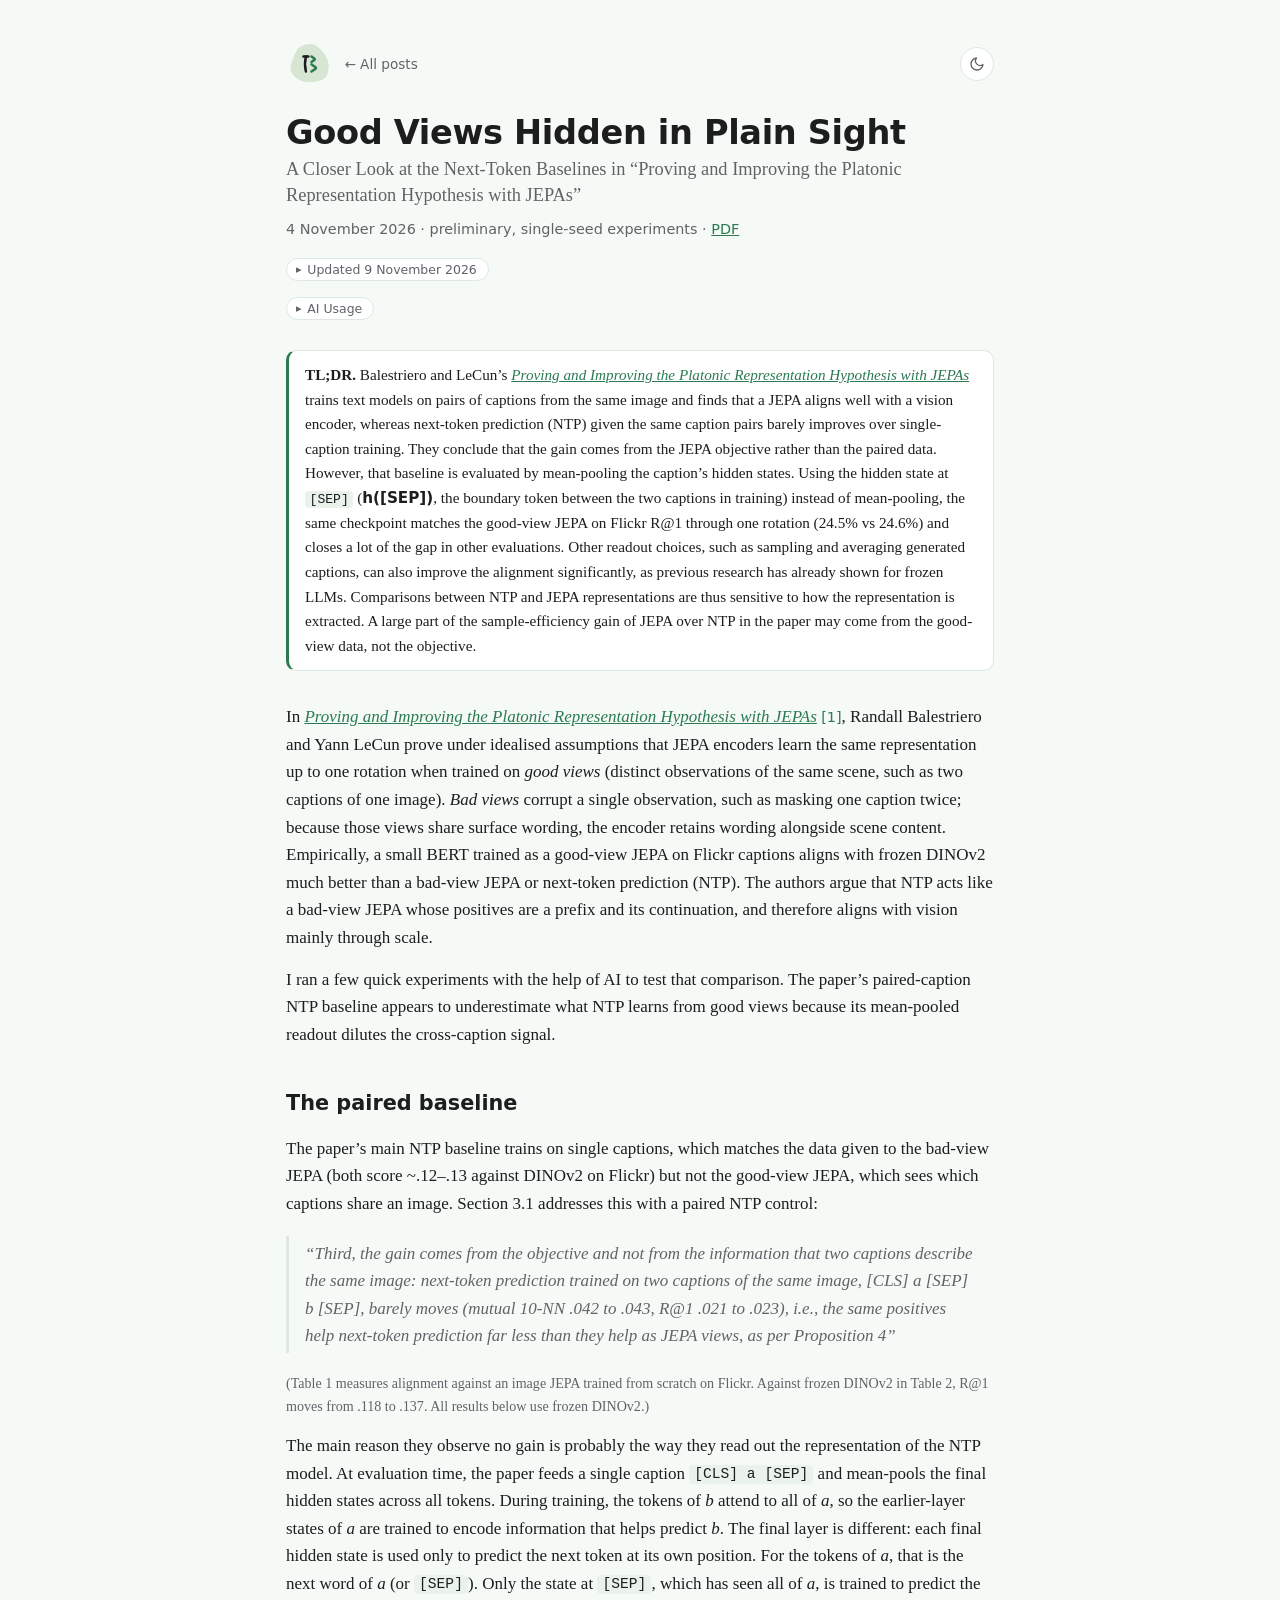
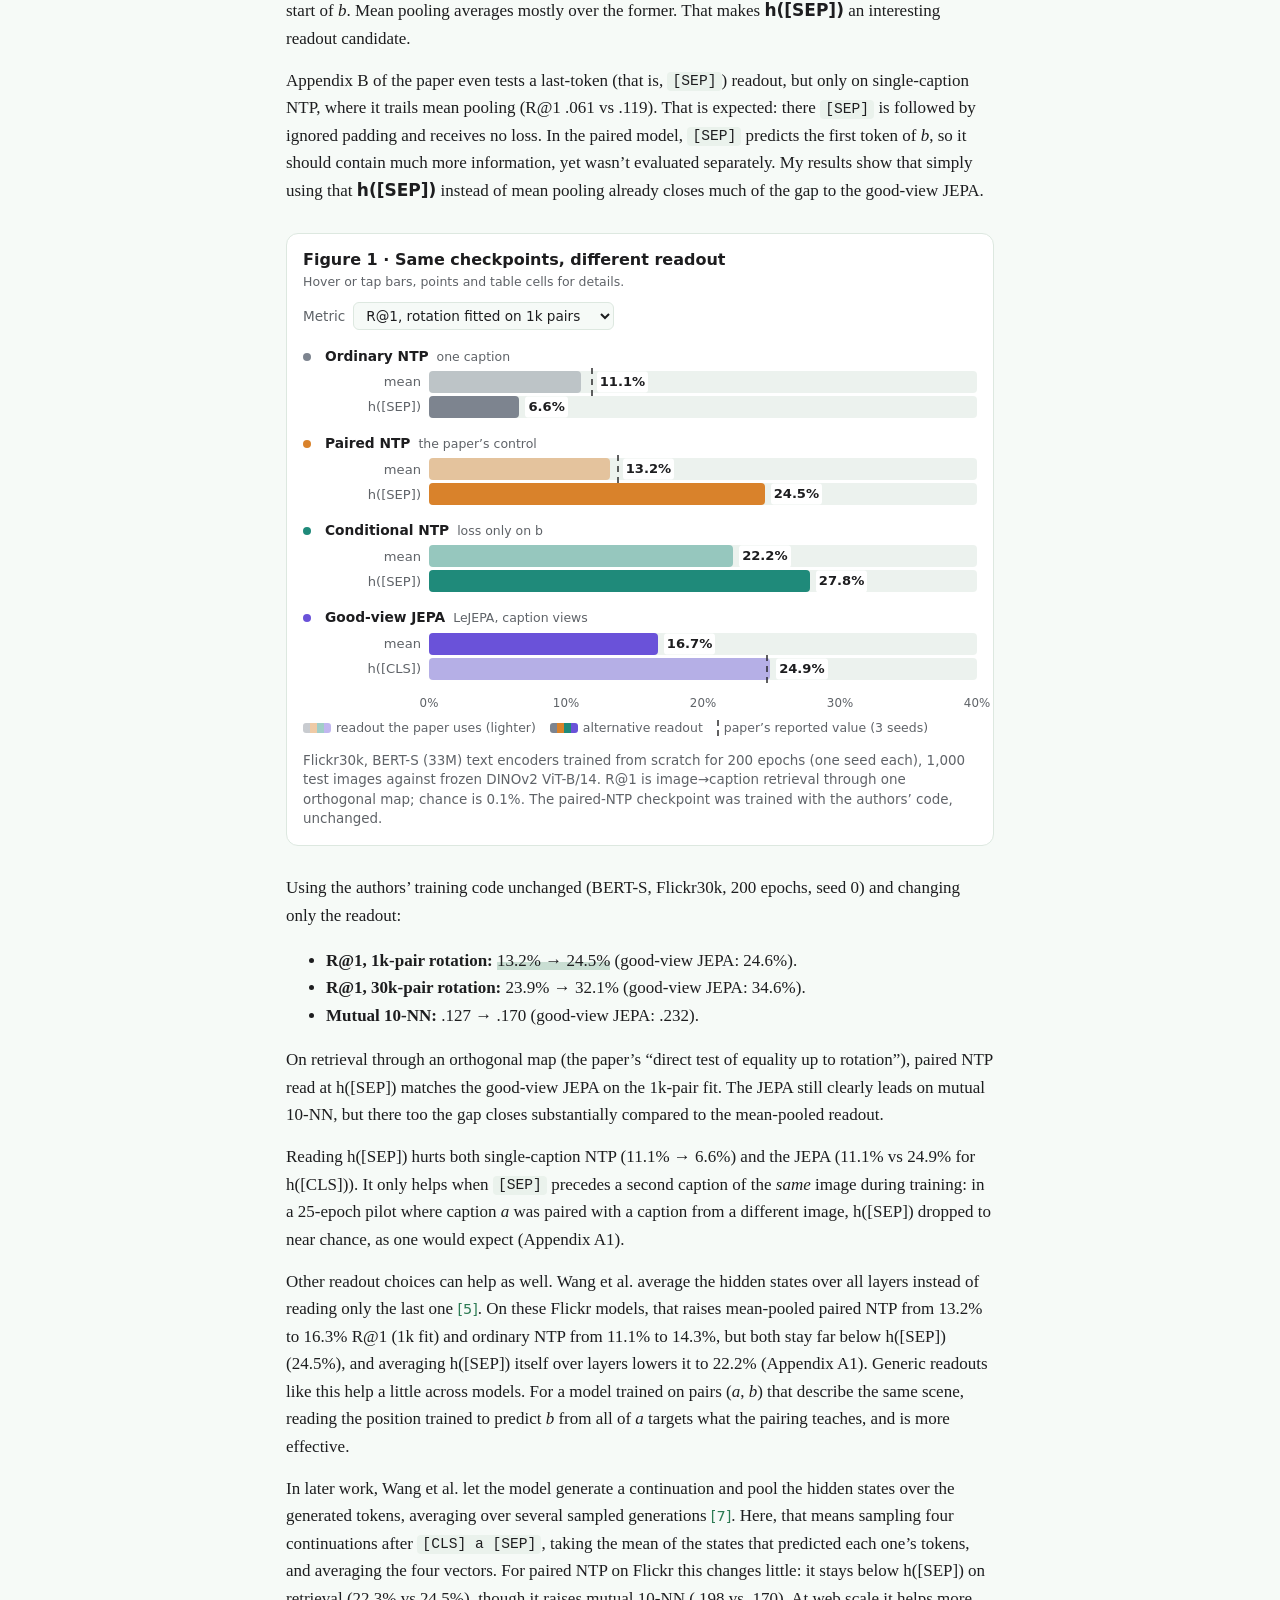
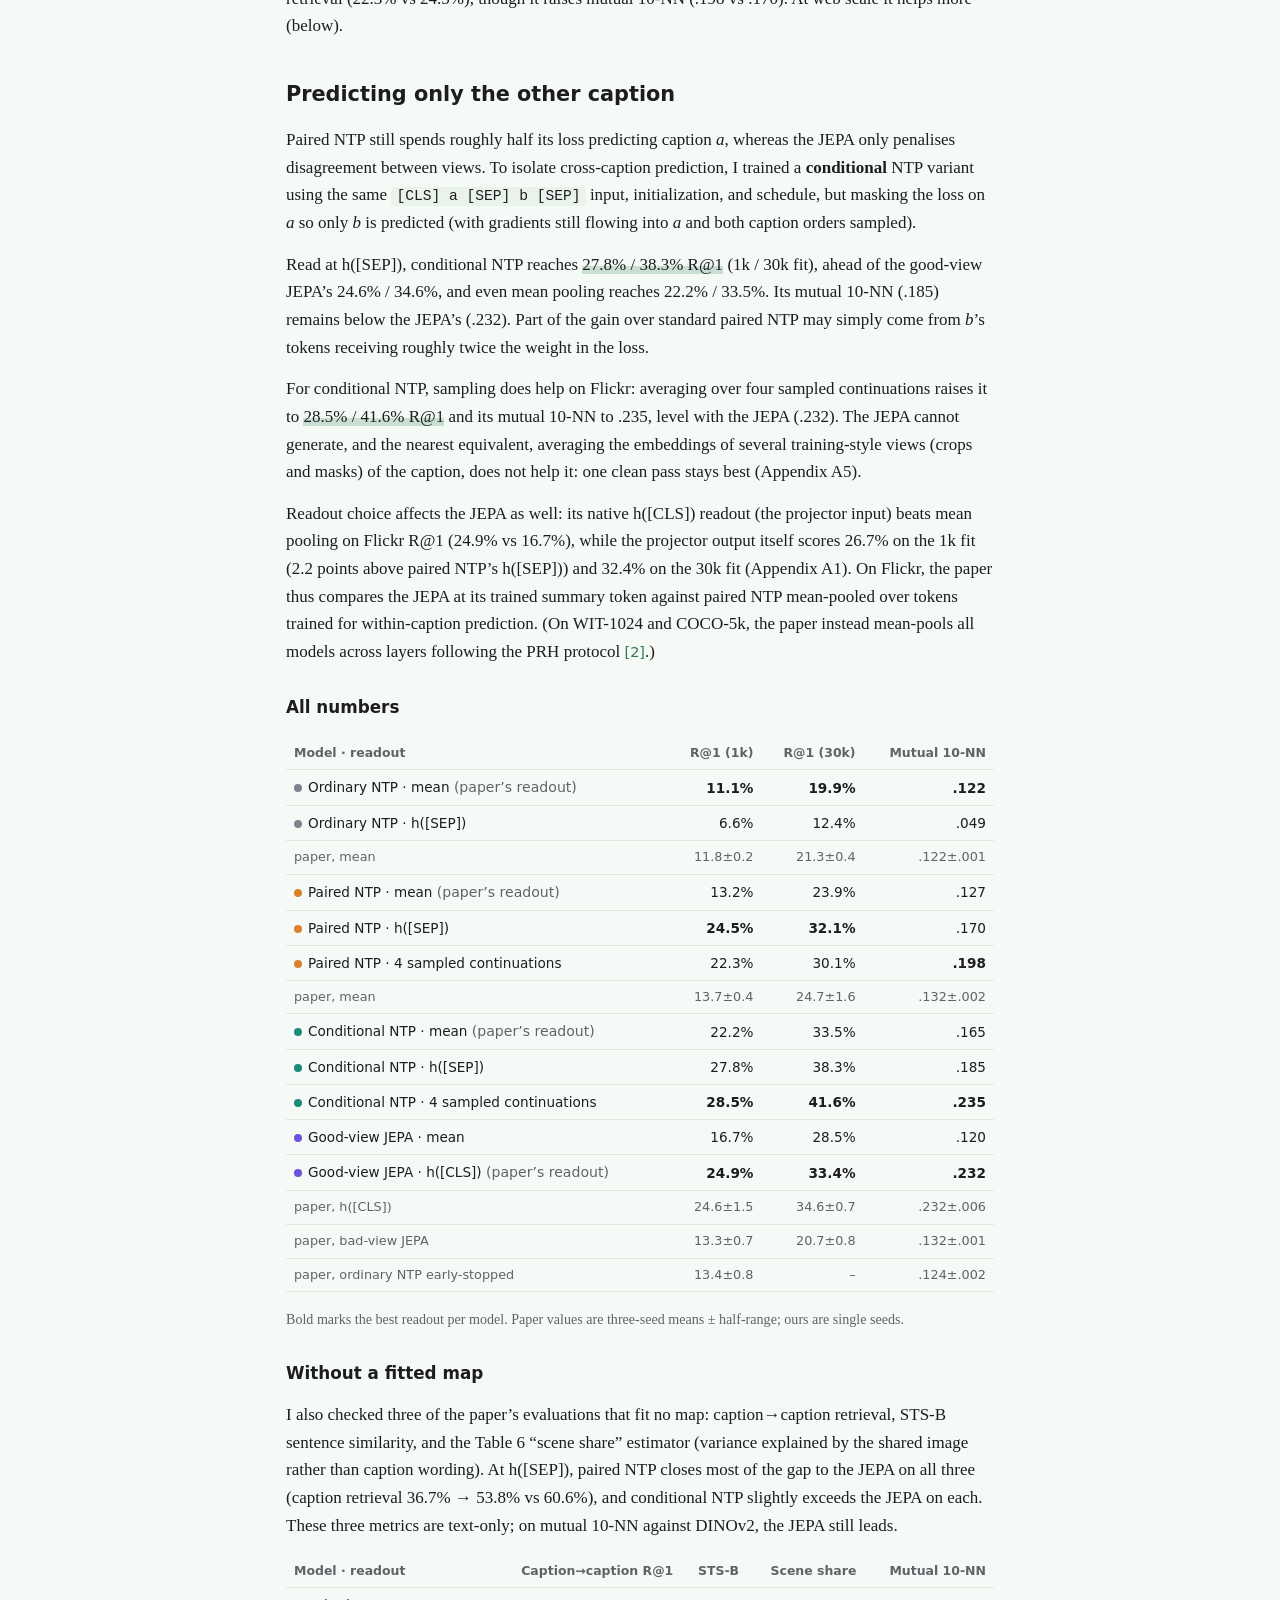
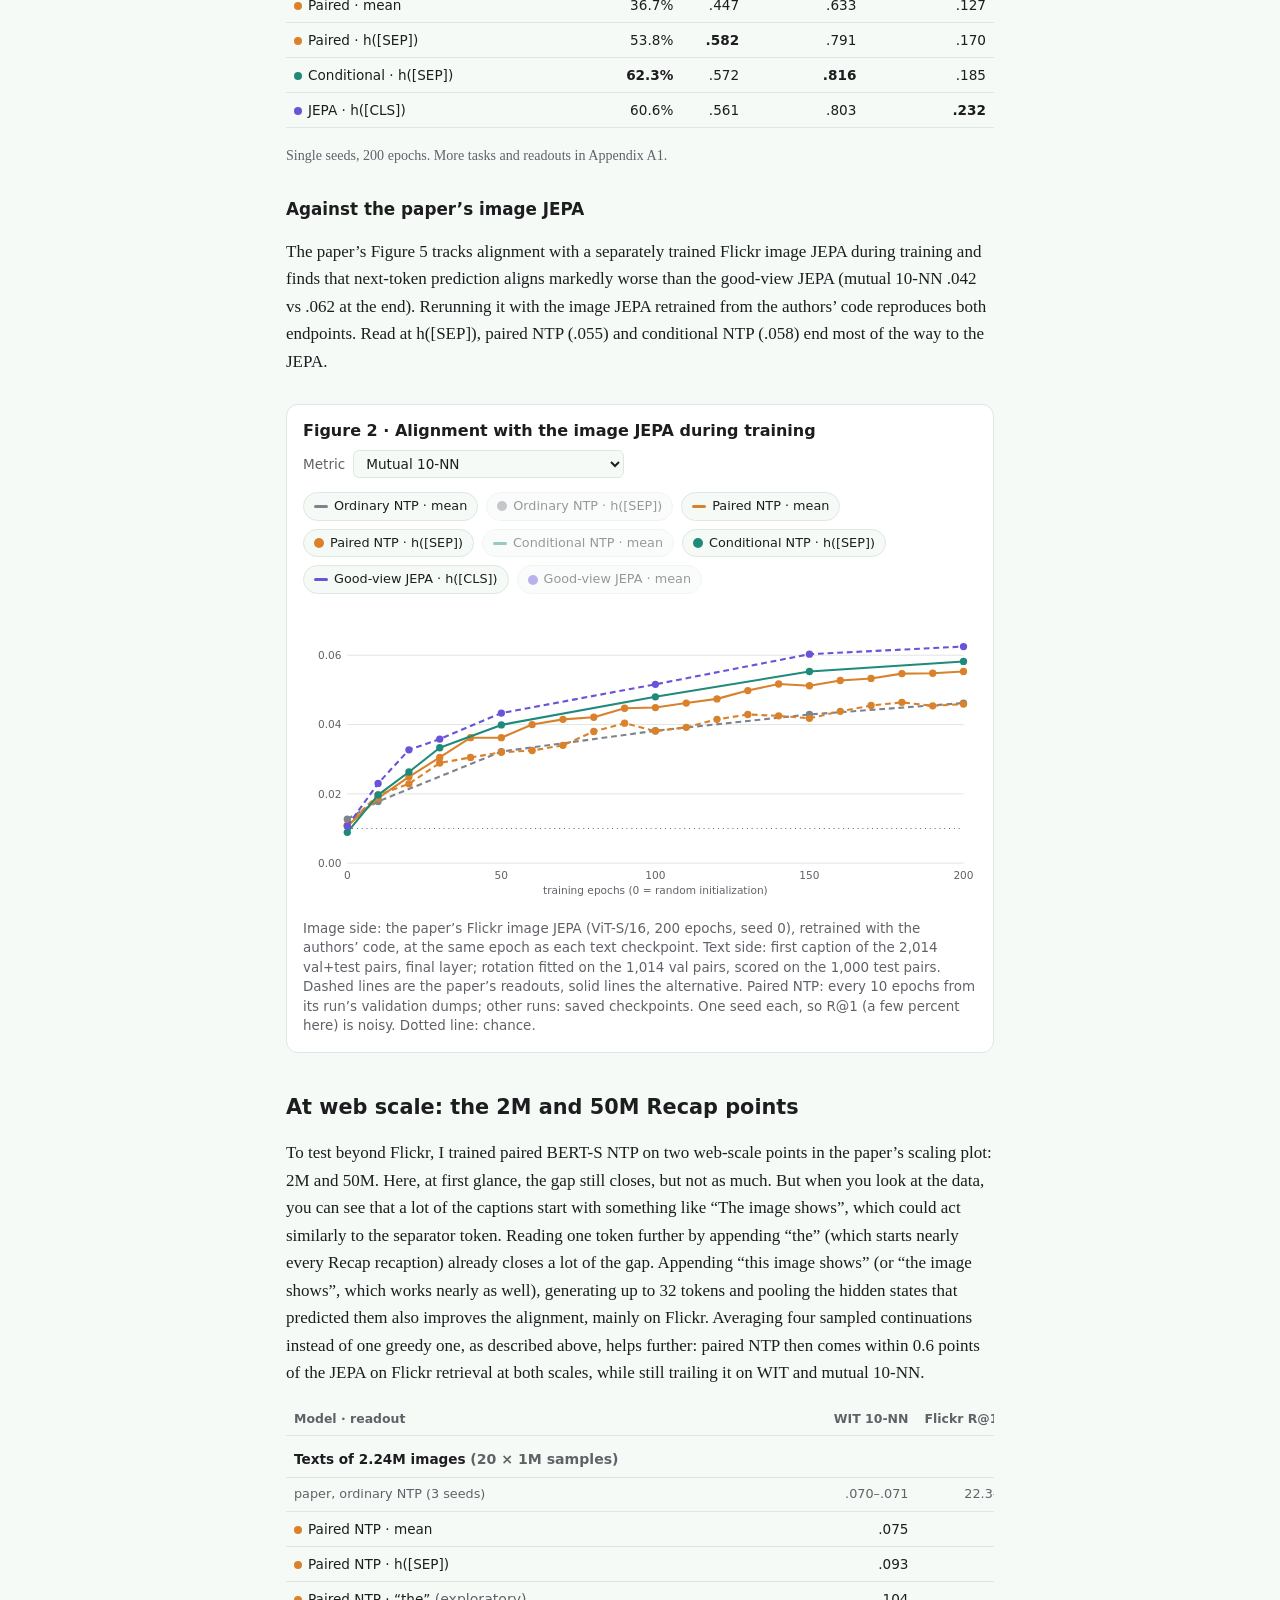
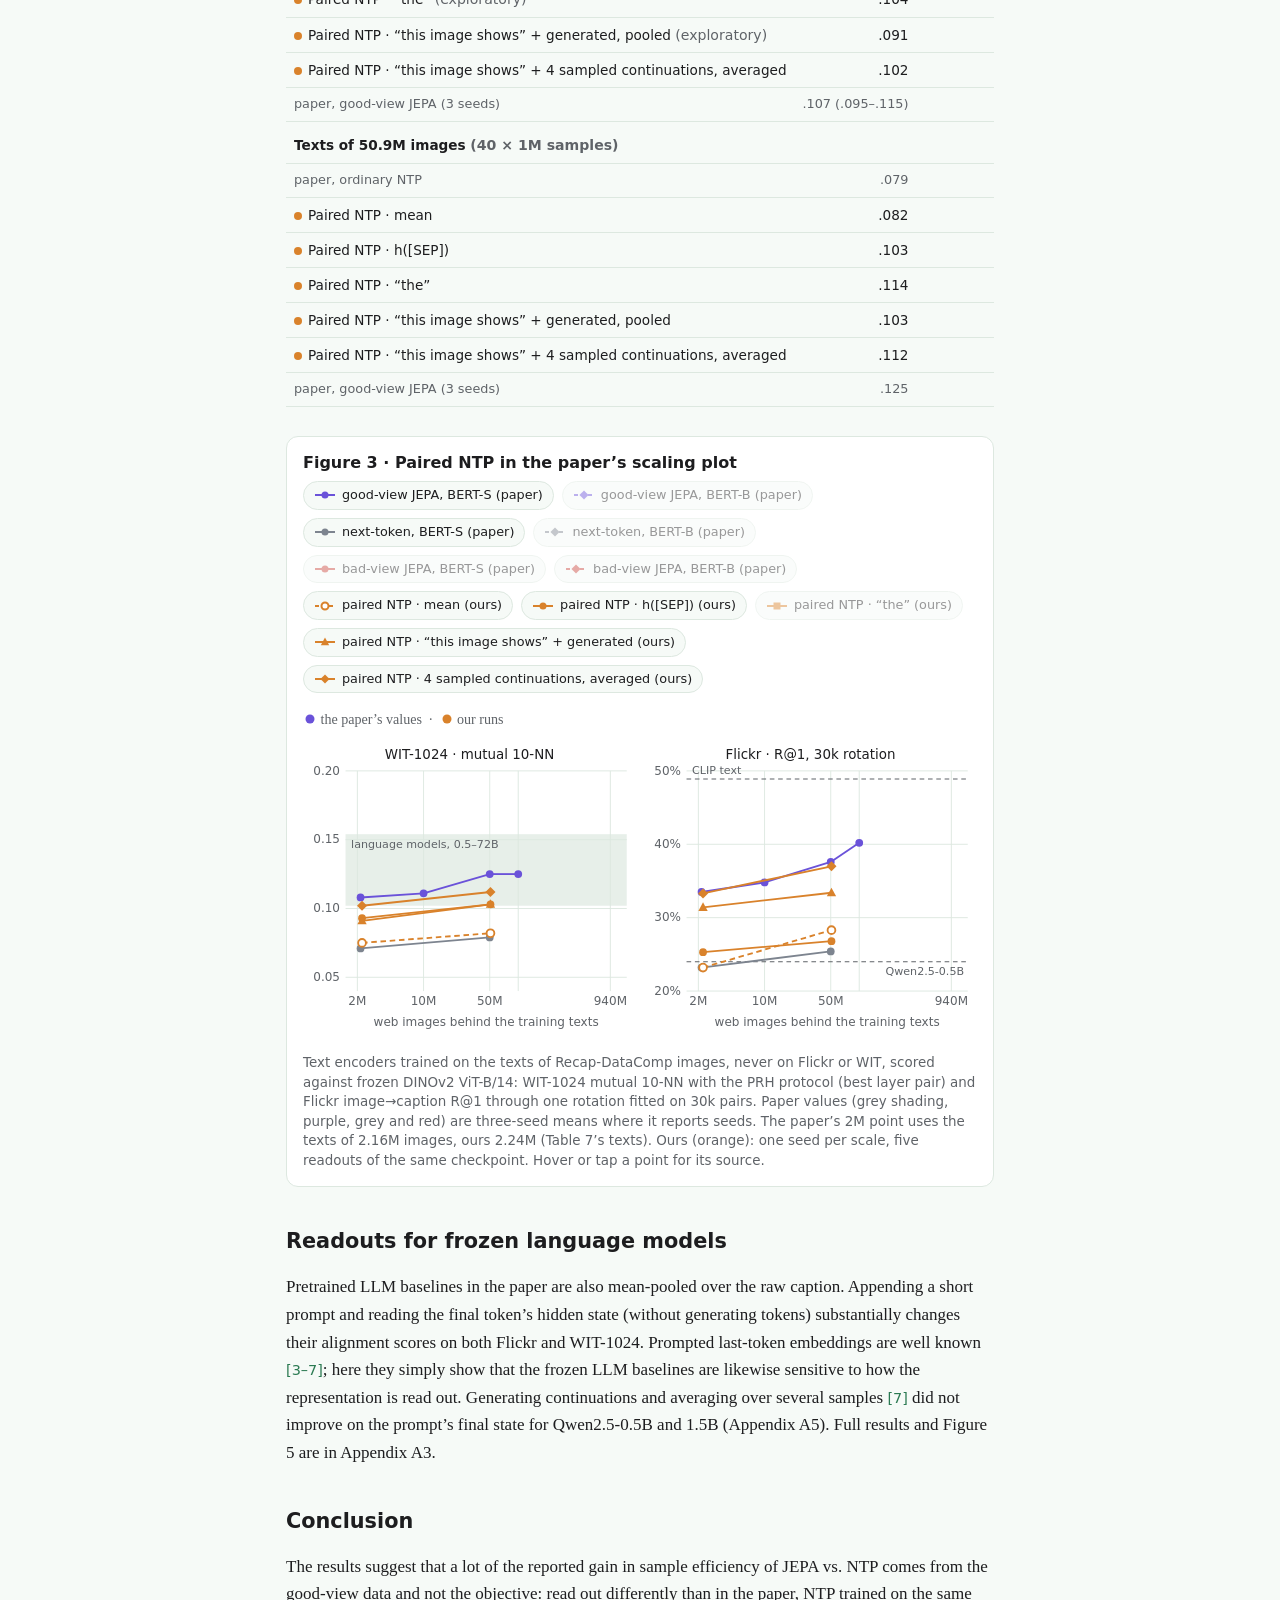
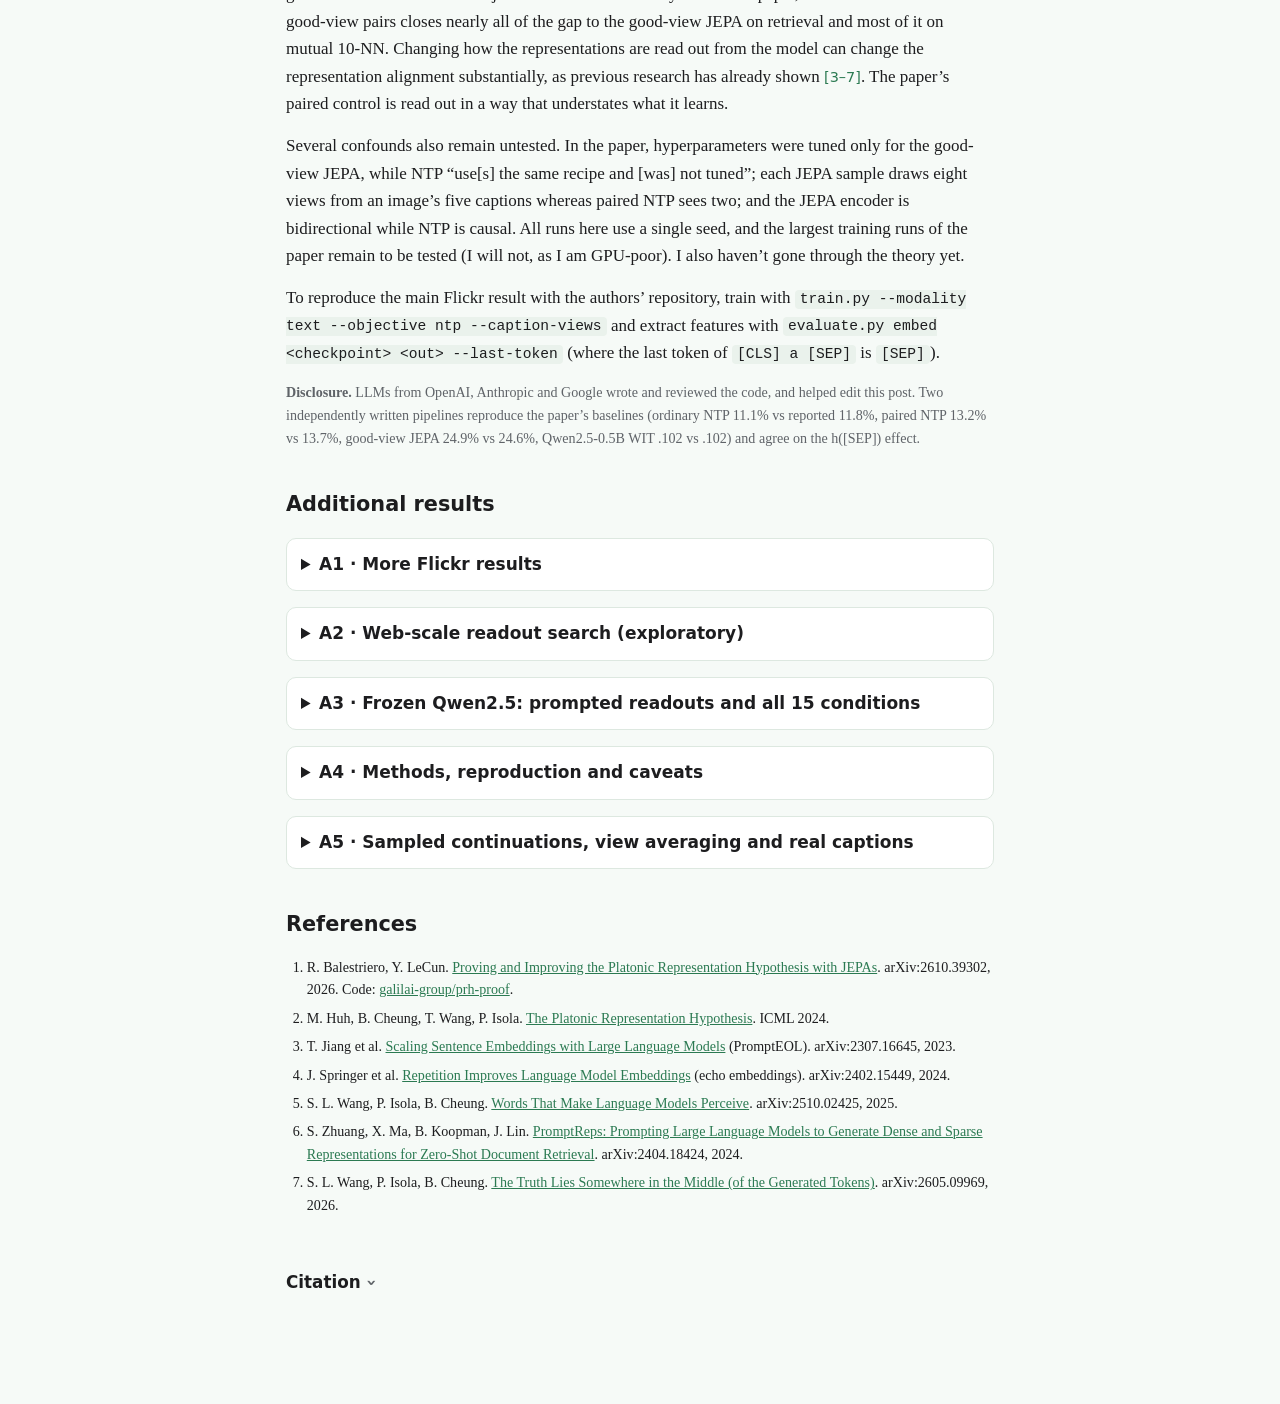
==== good-views.html @ c663a5db "Make the favicon readable at tab size and enlarge the header logo The favicon now fills the blob wit" ====
<!doctype html>
<html lang="en">

<head>
  <meta charset="utf-8">
  <meta name="viewport" content="width=device-width, initial-scale=1">
  <title>Good Views Hidden in Plain Sight: JEPA vs Next-Token Prediction</title>
  <link rel="icon" type="image/png" sizes="32x32" href="tb-icon-32.png">
  <link rel="apple-touch-icon" sizes="180x180" href="tb-apple-touch-icon.png">
  <link rel="icon" type="image/svg+xml" href="tb-icon.svg">
  <script>try { var t = localStorage.getItem('blog-theme'); if (t === 'light' || t === 'dark') document.documentElement.dataset.theme = t; } catch (_) {}</script>
  <meta name="description"
    content="Read at the token its objective supervises, the paired next-token baseline of 'Proving and Improving the Platonic Representation Hypothesis with JEPAs' matches good-view JEPA on retrieval.">
  <meta name="author" content="Thomas Bernwald">
  <meta name="citation_title" content="Good Views Hidden in Plain Sight">
  <meta name="citation_author" content="Bernwald, Thomas">
  <meta name="citation_publication_date" content="2026/11/04">
  <meta name="citation_fulltext_html_url" content="https://thomasaas.github.io/good-views.html">
  <meta name="citation_pdf_url" content="https://thomasaas.github.io/good-views.pdf">
  <link rel="canonical" href="https://thomasaas.github.io/good-views.html">
  <meta property="og:type" content="article">
  <meta property="article:published_time" content="2026-11-04">
  <meta property="article:modified_time" content="2026-11-09">
  <meta property="og:url" content="https://thomasaas.github.io/good-views.html">
  <meta property="og:title" content="Good Views Hidden in Plain Sight">
  <meta property="og:description" content="A closer look at the next-token baselines in “Proving and Improving the PRH with JEPAs”: read at [SEP], the paper’s own paired NTP baseline matches the good-view JEPA on Flickr retrieval.">
  <meta property="og:image" content="https://thomasaas.github.io/good-views.png">
  <meta property="og:image:width" content="1200">
  <meta property="og:image:height" content="630">
  <meta property="og:image:alt" content="Bar chart: Flickr R@1 by model and readout; paired NTP rises from 13.2% (mean) to 24.5% (h([SEP])), level with the good-view JEPA.">
  <meta name="twitter:card" content="summary_large_image">
  <meta name="twitter:title" content="Good Views Hidden in Plain Sight">
  <meta name="twitter:description" content="A closer look at the next-token baselines in “Proving and Improving the PRH with JEPAs”: read at [SEP], the paper’s own paired NTP baseline matches the good-view JEPA on Flickr retrieval.">
  <meta name="twitter:image" content="https://thomasaas.github.io/good-views.png">
  <script type="application/ld+json">
{
    "@context": "https://schema.org",
    "@type": "BlogPosting",
    "headline": "Good Views Hidden in Plain Sight",
    "alternativeHeadline": "A Closer Look at the Next-Token Baselines in “Proving and Improving the Platonic Representation Hypothesis with JEPAs”",
    "author": {
      "@type": "Person",
      "name": "Thomas Bernwald",
      "url": "https://thomasaas.github.io/"
    },
    "datePublished": "2026-11-04",
    "dateModified": "2026-11-09",
    "description": "Read at the token its objective supervises, the paired next-token baseline of “Proving and Improving the Platonic Representation Hypothesis with JEPAs” matches the good-view JEPA on Flickr retrieval.",
    "image": "https://thomasaas.github.io/good-views.png",
    "mainEntityOfPage": "https://thomasaas.github.io/good-views.html",
    "citation": {
      "@type": "ScholarlyArticle",
      "name": "Proving and Improving the Platonic Representation Hypothesis with JEPAs",
      "url": "https://arxiv.org/abs/2610.39302"
    }
  }
  </script>
  <style>
    :root {
      --bg: #f6faf7;
      --fg: #1d1d1f;
      --muted: #5f6368;
      --faint: #dde8e0;
      --card: #ffffff;
      --code: #eaf2ec;
      --accent: #2b7a52;
      --tb-blob: #d6e6d3;
      --ordinary: #7d848f;
      --paired: #d9822b;
      --conditional: #1f8a7a;
      --jepa: #6a52d9;
      --qwen: #3c78c3;
      --bad: #c8453c;
      --tipbg: #1d1d1f;
      --tipfg: #f2f7f3;
    }

    @media (prefers-color-scheme: dark) {
      :root:not([data-theme="light"]) {
        --bg: #131816;
        --fg: #ecebe8;
        --muted: #a3a7ad;
        --faint: #29332e;
        --card: #1a211e;
        --code: #222b26;
        --accent: #7fd3a5;
      --tb-blob: #24382e;
        --ordinary: #9aa1ab;
        --paired: #f0a050;
        --conditional: #43c2ad;
        --jepa: #9d8cff;
        --qwen: #6fa8ec;
        --bad: #ff7f75;
        --tipbg: #edf5f0;
        --tipfg: #1b1b1d;
      }
    }

    :root[data-theme="dark"] {
      --bg: #131816;
      --fg: #ecebe8;
      --muted: #a3a7ad;
      --faint: #29332e;
      --card: #1a211e;
      --code: #222b26;
      --accent: #7fd3a5;
      --tb-blob: #24382e;
      --ordinary: #9aa1ab;
      --paired: #f0a050;
      --conditional: #43c2ad;
      --jepa: #9d8cff;
      --qwen: #6fa8ec;
      --bad: #ff7f75;
      --tipbg: #edf5f0;
      --tipfg: #1b1b1d;
    }

    * {
      box-sizing: border-box
    }

    html {
      -webkit-text-size-adjust: 100%
    }

    body {
      margin: 0;
      background: var(--bg);
      color: var(--fg);
      font: 17px/1.62 Georgia, "Iowan Old Style", "Palatino Linotype", serif
    }

    main {
      max-width: 740px;
      margin: 0 auto;
      padding: 40px 16px 80px
    }

    h1,
    h2,
    h3,
    .ui,
    figcaption,
    table,
    .chart,
    .tip,
    .meta,
    .legend,
    details summary {
      font-family: system-ui, -apple-system, "Segoe UI", Roboto, sans-serif
    }

    .home {
      font-family: system-ui, -apple-system, "Segoe UI", Roboto, sans-serif;
      font-size: .85rem;
      margin: 0 0 1.6rem;
      display: flex;
      align-items: center;
      justify-content: space-between;
      gap: 16px
    }

    .theme-btn { display: inline-flex; align-items: center; justify-content: center; flex: none; width: 34px; height: 34px;
      padding: 0; border: 1px solid var(--faint); border-radius: 50%; background: var(--card); color: var(--muted); cursor: pointer }
    .theme-btn:hover { color: var(--accent); border-color: var(--muted) }
    .theme-btn:focus-visible { outline: 2px solid var(--accent); outline-offset: 3px }
    :root[data-theme="light"] { color-scheme: light }
    :root[data-theme="dark"] { color-scheme: dark }


    .home a {
      color: var(--muted);
      text-decoration: none
    }

    .home a:hover {
      color: var(--accent);
      text-decoration: underline
    }

    .home a.tb-home {
      display: inline-flex;
      align-items: center;
      gap: .65rem
    }

    .home a.tb-home:hover {
      text-decoration: none
    }

    .home a.tb-home:hover span {
      text-decoration: underline
    }

    .tb-logo {
      display: block;
      flex: none;
      overflow: visible
    }

    .subtitle {
      font-size: 1.15rem;
      line-height: 1.4;
      color: var(--muted);
      margin: 0 0 .6rem
    }

    h1 {
      font-size: 2.1rem;
      line-height: 1.15;
      margin: 0 0 .3rem;
      letter-spacing: -.01em
    }

    h2 {
      font-size: 1.3rem;
      margin: 2.4rem 0 .6rem
    }

    h3 {
      font-size: 1.05rem;
      margin: 1.8rem 0 .4rem
    }

    .meta {
      color: var(--muted);
      font-size: .9rem;
      margin-bottom: 2rem
    }

    .meta:has(+ .rev) {
      margin-bottom: .8rem
    }

    .rev:has(+ .rev) {
      margin-bottom: .5rem
    }

    details.updates .rev:first-of-type {
      margin-top: .7rem
    }

    details.updates[open] .rev:last-of-type {
      margin-bottom: .4rem
    }

    .rev {
      font-size: .85rem;
      color: var(--muted);
      border-left: 3px solid var(--accent);
      padding: 2px 0 2px 10px;
      margin: 0 0 1.6rem
    }

    p {
      margin: .9rem 0
    }

    a {
      color: var(--accent)
    }

    blockquote {
      margin: 1.2rem 0;
      padding: .2rem 1rem;
      border-left: 3px solid var(--faint);
      color: var(--muted);
      font-style: italic
    }

    code {
      font: .86em ui-monospace, SFMono-Regular, Consolas, monospace;
      background: var(--code);
      padding: .1em .35em;
      border-radius: 4px
    }

    pre {
      background: var(--code);
      padding: .8rem 1rem;
      border-radius: 8px;
      overflow-x: auto;
      font-size: .85rem
    }

    pre code {
      background: none;
      padding: 0
    }

    .key {
      font-family: system-ui, sans-serif;
      font-weight: 600
    }

    .hl {
      background: linear-gradient(transparent 60%, color-mix(in srgb, var(--accent) 22%, transparent) 60%)
    }

    figure {
      margin: 1.8rem 0;
      padding: 16px;
      background: var(--card);
      border: 1px solid var(--faint);
      border-radius: 12px
    }

    figure h4 {
      margin: 0 0 .2rem;
      font: 600 1rem system-ui, sans-serif
    }

    figcaption {
      font-size: .84rem;
      color: var(--muted);
      margin-top: .8rem;
      line-height: 1.45
    }

    .ui {
      display: flex;
      flex-wrap: wrap;
      gap: 8px;
      align-items: center;
      margin: .6rem 0 .9rem;
      font-size: .85rem
    }

    .ui label {
      color: var(--muted)
    }

    select {
      font: inherit;
      padding: 4px 8px;
      border-radius: 6px;
      border: 1px solid var(--faint);
      background: var(--bg);
      color: var(--fg)
    }

    .chip {
      font: inherit;
      font-size: .8rem;
      border: 1px solid var(--faint);
      background: var(--bg);
      color: var(--fg);
      border-radius: 999px;
      padding: 3px 10px;
      cursor: pointer;
      display: inline-flex;
      align-items: center;
      gap: 6px
    }

    .chip[aria-pressed="false"] {
      opacity: .45
    }

    .sw {
      width: 10px;
      height: 10px;
      border-radius: 50%;
      display: inline-block
    }

    .sw.dash {
      border-radius: 2px;
      height: 3px;
      width: 14px
    }

    /* bar chart */
    .chart {
      font-size: .82rem
    }

    .grp {
      margin: 10px 0 14px
    }

    .grp-name {
      font-weight: 600;
      font-size: .86rem;
      margin-bottom: 4px;
      display: flex;
      gap: 8px;
      align-items: baseline;
      flex-wrap: wrap
    }

    .grp-name span {
      font-weight: 400;
      color: var(--muted);
      font-size: .78rem
    }

    .row {
      display: grid;
      grid-template-columns: 118px 1fr;
      gap: 8px;
      align-items: center;
      margin: 3px 0
    }

    .rlab {
      color: var(--muted);
      text-align: right;
      white-space: nowrap;
      overflow: hidden;
      text-overflow: ellipsis
    }

    .track {
      position: relative;
      height: 22px;
      border-radius: 4px;
      background: color-mix(in srgb, var(--faint) 55%, transparent)
    }

    .bar {
      position: absolute;
      left: 0;
      top: 0;
      bottom: 0;
      border: 0;
      border-radius: 4px;
      cursor: help;
      padding: 0;
      transition: width .35s ease
    }

    .bar:focus-visible {
      outline: 2px solid var(--fg);
      outline-offset: 2px
    }

    .bar.soft {
      opacity: .42
    }

    .val {
      position: absolute;
      top: 50%;
      transform: translateY(-50%);
      font-variant-numeric: tabular-nums;
      font-weight: 600;
      pointer-events: none;
      white-space: nowrap;
      z-index: 1;
      padding: 0 3px;
      border-radius: 3px;
      background: var(--card)
    }

    .val.in {
      background: none
    }

    .ref {
      position: absolute;
      top: -3px;
      bottom: -3px;
      width: 0;
      border-left: 2px dashed var(--fg);
      opacity: .7;
      cursor: help
    }

    .ref::after {
      content: "";
      position: absolute;
      left: -7px;
      right: -7px;
      top: 0;
      bottom: 0
    }

    .axis {
      display: grid;
      grid-template-columns: 118px 1fr;
      gap: 8px;
      color: var(--muted);
      font-size: .74rem;
      margin-top: 2px
    }

    .ticks {
      position: relative;
      height: 16px
    }

    .ticks span {
      position: absolute;
      transform: translateX(-50%)
    }

    .legend {
      display: flex;
      flex-wrap: wrap;
      gap: 14px;
      font-size: .78rem;
      color: var(--muted);
      margin-top: 8px
    }

    .legend i {
      display: inline-block;
      width: 18px;
      height: 10px;
      border-radius: 3px;
      margin-right: 5px;
      vertical-align: -1px
    }

    /* line chart */
    svg text {
      fill: var(--muted);
      font: 11px system-ui, sans-serif
    }

    svg .grid {
      stroke: var(--faint)
    }

    svg .pt {
      cursor: help
    }

    svg .pt:focus {
      outline: none
    }

    svg .pt:focus-visible {
      stroke: var(--fg);
      stroke-width: 2
    }

    /* tables */
    .tw {
      overflow-x: auto;
      margin: 1rem 0
    }

    table {
      border-collapse: collapse;
      width: 100%;
      font-size: .85rem;
      font-variant-numeric: tabular-nums
    }

    th,
    td {
      padding: 6px 8px;
      border-bottom: 1px solid var(--faint);
      text-align: right;
      white-space: nowrap
    }

    th:first-child,
    td:first-child {
      text-align: left
    }

    th {
      font-weight: 600;
      color: var(--muted);
      font-size: .78rem
    }

    td[data-tip],
    th[data-tip] {
      cursor: help
    }

    td[data-tip]:hover,
    th[data-tip]:hover,
    td[data-tip]:focus,
    th[data-tip]:focus {
      background: color-mix(in srgb, var(--accent) 12%, transparent);
      outline: none
    }

    tr.sub td {
      color: var(--muted);
      font-size: .8rem
    }

    .panels5 svg text {
      font-size: 13px
    }

    .panels5 svg text.lab {
      font-size: 12px
    }

    .panels5 svg text.ttl {
      font-size: 14.5px;
      fill: var(--fg)
    }

    .leg5 svg {
      vertical-align: -2px
    }

    .panels5 {
      display: grid;
      grid-template-columns: repeat(auto-fit, minmax(260px, 1fr));
      gap: 8px
    }

    tr.grp td {
      font-weight: 600;
      font-size: .85rem;
      padding-top: .9em
    }

    td.best {
      font-weight: 700
    }

    .dot {
      display: inline-block;
      width: 8px;
      height: 8px;
      border-radius: 50%;
      margin-right: 6px
    }

    /* tooltip */
    .tip {
      position: fixed;
      z-index: 50;
      max-width: min(340px, calc(100vw - 24px));
      background: var(--tipbg);
      color: var(--tipfg);
      padding: 9px 11px;
      border-radius: 8px;
      font-size: .8rem;
      line-height: 1.42;
      box-shadow: 0 6px 24px rgba(0, 0, 0, .25);
      pointer-events: none;
      opacity: 0;
      transition: opacity .12s
    }

    .tip.on {
      opacity: 1
    }

    .tip b {
      font-weight: 650
    }

    .tip .tv {
      font-size: 1.05rem;
      font-weight: 700;
      display: block;
      margin: 2px 0 4px
    }

    .tip .src {
      opacity: .72;
      font-size: .74rem;
      display: block;
      margin-top: 5px
    }

    .tip code {
      background: color-mix(in srgb, var(--tipfg) 16%, transparent);
      color: inherit
    }

    details {
      margin: 1rem 0;
      border: 1px solid var(--faint);
      border-radius: 10px;
      padding: 0 14px;
      background: var(--card)
    }

    details summary {
      cursor: pointer;
      padding: 12px 0;
      font-weight: 600
    }

    details[open] summary {
      border-bottom: 1px solid var(--faint);
      margin-bottom: 6px
    }

    .note {
      font-size: .88rem;
      color: var(--muted)
    }

    ol.refs {
      font-size: .88rem;
      padding-left: 1.3rem
    }

    ol.refs li {
      margin: .35rem 0
    }

    .lossnote {
      font: .85rem/1.45 system-ui, sans-serif;
      color: var(--fg);
      background: color-mix(in srgb, var(--paired) 10%, var(--card));
      border-left: 3px solid var(--paired);
      border-radius: 6px;
      padding: 8px 12px;
      margin: 6px 0 4px
    }

    .lossnote[hidden] { display: none }

    .hint {
      font-size: .78rem;
      color: var(--muted);
      font-family: system-ui, sans-serif
    }

    .credit {
      font-family: system-ui, sans-serif;
      font-size: .78rem;
      color: var(--muted);
      margin: 2px 0 4px;
      max-width: 420px
    }

    details.aiuse { border: 0; padding: 0; background: none; margin: -1.2rem 0 1.6rem }
    details.aiuse:has(+ details.aiuse) { margin-bottom: .5rem }
    details.aiuse + details.aiuse { margin-top: 0 }
    details.aiuse > summary { font: 500 .78rem system-ui, sans-serif; color: var(--muted); display: inline-flex;
      align-items: center; gap: .45em; padding: 3px 11px 3px 9px; border: 1px solid var(--faint); border-radius: 999px;
      background: var(--card); margin: 0 0 4px; list-style: none; cursor: pointer; user-select: none }
    details.aiuse > summary::-webkit-details-marker { display: none }
    details.aiuse > summary::before { content: "\25B8"; font-size: .9em; transition: transform .15s }
    details.aiuse[open] > summary::before { transform: rotate(90deg) }
    details.aiuse > summary:hover { color: var(--fg); border-color: var(--muted) }
    details.aiuse > summary:focus-visible { outline: 2px solid var(--accent); outline-offset: 2px }

    .crow {
      display: grid;
      grid-template-columns: 70px 1fr auto;
      gap: 10px;
      align-items: center;
      margin: 4px 0
    }

    .ctrack {
      display: flex;
      height: 8px;
      border-radius: 4px;
      overflow: hidden;
      background: var(--faint)
    }

    .cme {
      background: var(--accent)
    }

    .cai {
      background: color-mix(in srgb, var(--muted) 45%, transparent)
    }

    .cval {
      font-variant-numeric: tabular-nums;
      white-space: nowrap
    }

    .tldr {
      background: var(--card);
      border: 1px solid var(--faint);
      border-left: 3px solid var(--accent);
      border-radius: 10px;
      padding: 12px 16px;
      margin: 0 0 2rem;
      font-size: .95rem
    }

    @media (max-width:560px) {
      body {
        font-size: 16px
      }

      h1 {
        font-size: 1.65rem
      }

      .row,
      .axis {
        grid-template-columns: 84px 1fr
      }

      figure {
        padding: 12px
      }
    }
      a.cite { text-decoration: none; font-family: system-ui, sans-serif; font-size: .85em }
    a.cite:hover { text-decoration: underline }
      select { max-width: 100%; min-width: 0; text-overflow: ellipsis }
      details h4 { font: 600 .95rem system-ui, sans-serif; margin: 1.4rem 0 .3rem }

    details.bib { border: 0; padding: 0; background: none; margin: 2.5rem 0 1rem }
    details.bib > summary { font-size: 1.05rem; border: 0; margin: 0; list-style: none }
    details.bib > summary::-webkit-details-marker { display: none }
    details.bib > summary::after { content: "\203A"; display: inline-block; margin-left: .45em; color: var(--muted);
      transform: rotate(90deg); transition: transform .15s }
    details.bib[open] > summary::after { transform: rotate(-90deg) }
    .bibcard { border: 1px solid var(--faint); border-radius: 10px; background: var(--card); overflow: hidden }
    .bibbar { display: flex; align-items: center; gap: 6px; padding: 8px 10px 8px 14px; background: var(--code);
      border-bottom: 1px solid var(--faint); font: 600 .72rem system-ui, sans-serif; letter-spacing: .08em;
      color: var(--muted) }
    .bibbar i { width: 8px; height: 8px; border-radius: 50%; background: var(--faint); display: inline-block }
    .bibbar span { margin-left: 6px }
    .bibbar button { margin-left: auto; font: inherit; color: var(--muted); background: var(--card);
      border: 1px solid var(--faint); border-radius: 6px; padding: 4px 9px; cursor: pointer }
    .bibbar button:hover { color: var(--fg) }
    details.bib pre { margin: 0; background: none; border-radius: 0; padding: 14px 16px; line-height: 1.7 }
    .bib .bk { color: var(--jepa) }
    .bib .bid { color: var(--qwen) }
    .bib .bs { color: var(--accent) }
    .bib .bp { color: var(--muted) }
  </style>
</head>

<body>
  <main>
    <nav class="home"><a class="tb-home" href="./"><svg viewBox="0 0 100 100" class="tb-logo" width="48" height="48" aria-hidden="true" focusable="false"><defs><filter id="tbRough" x="-15%" y="-15%" width="130%" height="130%"><feTurbulence type="fractalNoise" baseFrequency="0.045" numOctaves="2" seed="3"/><feDisplacementMap in="SourceGraphic" scale="2.2" xChannelSelector="R" yChannelSelector="G"/></filter><filter id="tbRough2" x="-15%" y="-15%" width="130%" height="130%"><feTurbulence type="fractalNoise" baseFrequency="0.045" numOctaves="2" seed="11"/><feDisplacementMap in="SourceGraphic" scale="2.86" xChannelSelector="R" yChannelSelector="G"/></filter></defs><path d="M88.62 50 C89.38 58.5 88.01 71.18 82.67 77.42 C77.34 83.65 65.36 86.23 56.6 87.4 C47.83 88.57 37.86 88.26 30.11 84.45 C22.36 80.64 12.55 72.38 10.07 64.53 C7.6 56.68 12.04 45.74 15.26 37.35 C18.47 28.97 22.36 18.94 29.35 14.23 C36.34 9.53 49.08 7.09 57.21 9.12 C65.33 11.15 72.86 19.61 78.1 26.42 C83.33 33.24 87.85 41.5 88.62 50 Z" fill="var(--tb-blob)"/><g filter="url(#tbRough2)" opacity="0.28"><g class="tb-rot"><g transform="translate(50 50) scale(0.56) translate(-47.21 -50)" stroke-width="7.14" stroke-linecap="round" stroke-linejoin="round" fill="none"><path d="M23 22 H41" stroke="var(--fg)"/><path class="tb-stem" d="M32 22 Q25 50 32 78" stroke="var(--fg)"/><path d="M52.93 22 L64.13 30.21 Q66.93 32.27 64.13 34.32 L52.93 42.54" stroke="var(--accent)"/><path class="tb-eyeB" d="M52.93 51.46 L67.73 62.08 Q71.43 64.73 67.73 67.39 L52.93 78" stroke="var(--accent)"/></g></g></g><g filter="url(#tbRough)"><g class="tb-rot"><g transform="translate(50 50) scale(0.56) translate(-47.21 -50)" stroke-width="8.93" stroke-linecap="round" stroke-linejoin="round" fill="none"><path d="M23 22 H41" stroke="var(--fg)"/><path class="tb-stem" d="M32 22 Q25 50 32 78" stroke="var(--fg)"/><path d="M52.93 22 L64.13 30.21 Q66.93 32.27 64.13 34.32 L52.93 42.54" stroke="var(--accent)"/><path class="tb-eyeB" d="M52.93 51.46 L67.73 62.08 Q71.43 64.73 67.73 67.39 L52.93 78" stroke="var(--accent)"/></g></g></g></svg><span>← All posts</span></a><button class="theme-btn" type="button" aria-label="Switch colour theme"><svg viewBox="0 0 24 24" width="16" height="16" aria-hidden="true" fill="none" stroke="currentColor" stroke-width="2" stroke-linecap="round" stroke-linejoin="round"><path d="M21 12.8A9 9 0 1 1 11.2 3a7 7 0 0 0 9.8 9.8z"/></svg></button></nav>
    <article>
      <h1>Good Views Hidden in Plain Sight</h1>
      <p class="subtitle">A Closer Look at the Next-Token Baselines in “Proving and Improving the Platonic Representation
        Hypothesis with JEPAs”</p>
      <div class="meta"><time datetime="2026-11-04">4 November 2026</time> · preliminary, single-seed experiments · <a href="good-views.pdf">PDF</a></div>
      <details class="aiuse updates">
        <summary title="Show the changes since first publication"><span>Updated <time datetime="2026-11-09">9 November 2026</time></span></summary>
        <p class="rev"><b><time datetime="2026-11-09">9 November 2026</time>:</b> added readouts that average
          several sampled continuations, which bring NTP close to the JEPA at web scale, and Appendix A5.</p>
        <p class="rev"><b><time datetime="2026-11-07">7 November 2026</time>:</b> added further results and updated
          the text for easier readability.</p>
      </details>

      <details class="aiuse">
        <summary title="Show how much of this work was done by AI">AI Usage</summary>
      <div class="credit" aria-label="Contributions: ideas 90% mine and 10% AI; execution 10% mine and 90% AI">
        <div class="crow"><span class="clab">Ideas</span><span class="ctrack"><span class="cme"
              style="width:90%"></span><span class="cai" style="width:10%"></span></span><span class="cval">90% me · 10%
            AI</span></div>
        <div class="crow"><span class="clab">Execution</span><span class="ctrack"><span class="cme"
              style="width:10%"></span><span class="cai" style="width:90%"></span></span><span class="cval">10% me · 90%
            AI</span></div>
      </div>
      </details>

      <div class="tldr">
        <b>TL;DR.</b> Balestriero and LeCun’s <a href="https://arxiv.org/abs/2610.39302"><em>Proving and Improving the
        Platonic Representation Hypothesis with JEPAs</em></a> trains text models on pairs of captions from the same
        image and finds that a JEPA aligns well with a vision encoder, whereas next-token prediction (NTP) given the
        same caption pairs barely improves over single-caption training. They conclude that the gain comes from the JEPA
        objective rather than the paired data. However, that
        baseline is evaluated by mean-pooling the caption’s hidden states. Using the hidden state at <code>[SEP]</code>
        (<span class="key">h([SEP])</span>, the boundary token between the two captions in training) instead of
        mean-pooling, the same checkpoint matches the good-view JEPA on Flickr R@1 through one
        rotation (24.5% vs 24.6%) and closes a lot of the gap in other evaluations. Other readout choices, such as
        sampling and averaging generated captions, can also improve the alignment significantly, as previous research
        has already shown for frozen LLMs. Comparisons
        between NTP and JEPA representations are thus sensitive to how the representation is extracted. A large part
        of the sample-efficiency gain of JEPA over NTP in the paper may come from the good-view data, not the
        objective.
      </div>

      <p>In <a href="https://arxiv.org/abs/2610.39302"><em>Proving and Improving the Platonic Representation Hypothesis
            with JEPAs</em></a> <a class="cite" href="#ref-1" data-cite="1">[1]</a>, Randall Balestriero and Yann LeCun
        prove under idealised assumptions that JEPA encoders learn the same representation up to one rotation when
        trained on <em>good views</em> (distinct observations of the same scene, such as two captions of one image).
        <em>Bad views</em> corrupt a single observation, such as masking one caption twice; because those views share
        surface wording, the encoder retains wording alongside scene content. Empirically, a small BERT trained as a
        good-view JEPA on Flickr captions aligns with frozen DINOv2 much better than a bad-view JEPA or next-token
        prediction (NTP). The authors argue that NTP acts like a bad-view JEPA whose positives are a prefix and its
        continuation, and therefore aligns with vision mainly through scale.</p>

      <p>I ran a few quick experiments with the help of AI to test that comparison. The paper’s paired-caption NTP
        baseline appears to underestimate what NTP learns from good views because its mean-pooled readout dilutes the
        cross-caption signal.</p>

      <h2>The paired baseline</h2>

      <p>The paper’s main NTP baseline trains on single captions, which matches the data given to the bad-view JEPA
        (both score ~.12–.13 against DINOv2 on Flickr) but not the good-view JEPA, which sees which captions share an
        image. Section 3.1 addresses this with a paired NTP control:</p>

      <blockquote>“Third, the gain comes from the objective and not from the information that two captions describe the
        same image: next-token prediction trained on two captions of the same image, [CLS] a [SEP] b [SEP], barely moves
        (mutual 10-NN .042 to .043, R@1 .021 to .023), i.e., the same positives help next-token prediction far less than
        they help as JEPA views, as per Proposition 4”</blockquote>

      <p class="note">(Table 1 measures alignment against an image JEPA trained from scratch on Flickr. Against frozen
        DINOv2 in Table 2, R@1 moves from .118 to .137. All results below use frozen DINOv2.)</p>

      <p>The main reason they observe no gain is probably the way they read out the representation of the NTP
        model. At evaluation time, the paper feeds a single caption <code>[CLS] a [SEP]</code> and mean-pools
        the final hidden states across all tokens. During training, the tokens of <em>b</em> attend to all of
        <em>a</em>, so the earlier-layer states of <em>a</em> are trained to encode information that helps predict
        <em>b</em>.
        The final layer is different: each final hidden state is used only to predict the next token at its own
        position. For the tokens of <em>a</em>, that is the next word of <em>a</em> (or <code>[SEP]</code>). Only the
        state at <code>[SEP]</code>, which has seen all of <em>a</em>, is trained to predict the start of <em>b</em>.
        Mean pooling averages mostly over the former. That makes <span class="key">h([SEP])</span> an interesting readout candidate.</p>

      <p>Appendix B of the paper even tests a last-token (that is, <code>[SEP]</code>) readout, but only on
        single-caption NTP, where it trails mean pooling (R@1 .061 vs .119). That is expected: there
        <code>[SEP]</code> is followed by ignored padding and receives no loss. In the paired model, <code>[SEP]</code>
        predicts the first token of <em>b</em>, so it should contain much more information, yet wasn’t evaluated
        separately. My results show that simply using that <span class="key">h([SEP])</span> instead of mean pooling
        already closes much of the gap to the good-view JEPA.</p>

      <figure id="fig1">
        <h4>Figure 1 · Same checkpoints, different readout</h4>
        <div class="hint">Hover or tap bars, points and table cells for details.</div>
        <div class="ui"><label for="m1">Metric</label>
          <select id="m1">
            <option value="r1k">R@1, rotation fitted on 1k pairs</option>
            <option value="r30k">R@1, rotation fitted on 30k pairs</option>
            <option value="mknn">Mutual 10-NN (no fitted map)</option>
          </select>
        </div>
        <div class="chart" id="chart1" role="group" aria-label="Bar chart of alignment by model and readout"></div>
        <div class="legend">
          <span><i style="background:linear-gradient(90deg,var(--ordinary) 0 25%,var(--paired) 25% 50%,var(--conditional) 50% 75%,var(--jepa) 75%);opacity:.42;width:28px"></i>readout the paper uses (lighter)</span>
          <span><i style="background:linear-gradient(90deg,var(--ordinary) 0 25%,var(--paired) 25% 50%,var(--conditional) 50% 75%,var(--jepa) 75%);width:28px"></i>alternative readout</span>
          <span><i style="border-left:2px dashed var(--fg);opacity:.7;height:16px;width:2px;border-radius:0;vertical-align:middle"></i>paper’s reported
            value (3 seeds)</span>
        </div>
        <figcaption>Flickr30k, BERT-S (33M) text encoders trained from scratch for 200 epochs (one seed each), 1,000
          test images against frozen DINOv2 ViT-B/14. R@1 is image→caption retrieval through one orthogonal map; chance
          is 0.1%. The paired-NTP checkpoint was trained with the authors’ code, unchanged.</figcaption>
      </figure>

      <p>Using the authors’ training code unchanged (BERT-S, Flickr30k, 200 epochs, seed 0) and changing only the
        readout:</p>
      <ul>
        <li><b>R@1, 1k-pair rotation:</b> <span class="hl">13.2% → 24.5%</span> (good-view JEPA: 24.6%).</li>
        <li><b>R@1, 30k-pair rotation:</b> 23.9% → 32.1% (good-view JEPA: 34.6%).</li>
        <li><b>Mutual 10-NN:</b> .127 → .170 (good-view JEPA: .232).</li>
      </ul>

      <p>On retrieval through an orthogonal map (the paper’s “direct test of equality up to rotation”), paired NTP read
        at h([SEP]) matches the good-view JEPA on the 1k-pair fit. The JEPA still clearly leads on mutual 10-NN, but
        there too the gap closes substantially compared to the mean-pooled readout.</p>

      <p>Reading h([SEP]) hurts both single-caption NTP (11.1% → 6.6%) and the JEPA (11.1% vs 24.9% for h([CLS])). It
        only helps when <code>[SEP]</code> precedes a second caption of the <em>same</em> image during training: in a
        25-epoch pilot where caption <em>a</em> was paired with a caption from a different image, h([SEP]) dropped to
        near chance, as one would expect (Appendix A1).</p>

      <p>Other readout choices can help as well. Wang et al. average the hidden states over all layers instead of
        reading only the last one <a class="cite" href="#ref-5" data-cite="5">[5]</a>. On these Flickr models, that
        raises mean-pooled paired NTP from 13.2% to 16.3% R@1 (1k fit) and ordinary NTP from 11.1% to 14.3%, but both
        stay far below h([SEP]) (24.5%), and averaging h([SEP]) itself over layers lowers it to 22.2% (Appendix A1).
        Generic readouts like this help a little across models. For a model trained on pairs (<em>a</em>,
        <em>b</em>) that describe the same scene, reading the position trained to predict <em>b</em> from all of
        <em>a</em> targets what the pairing teaches, and is more effective.</p>

      <p>In later work, Wang et al. let the model generate a continuation and pool the hidden states over the generated tokens,
        averaging over several sampled generations <a class="cite" href="#ref-7" data-cite="7">[7]</a>. Here, that means
        sampling four continuations after <code>[CLS] a [SEP]</code>,
        taking the mean of the states that predicted each one’s tokens, and averaging the four vectors. For paired NTP
        on Flickr this changes little: it stays below h([SEP]) on retrieval (22.3% vs 24.5%), though it raises mutual
        10-NN (.198 vs .170). At web scale it helps more (below).</p>

      <h2>Predicting only the other caption</h2>

      <p>Paired NTP still spends roughly half its loss predicting caption <em>a</em>, whereas the JEPA only penalises
        disagreement between views. To isolate cross-caption prediction, I trained a <b>conditional</b> NTP variant
        using the same <code>[CLS] a [SEP] b [SEP]</code> input, initialization, and schedule, but masking the loss on
        <em>a</em> so only <em>b</em> is predicted (with gradients still flowing into <em>a</em> and both caption orders
        sampled).</p>

      <p>Read at h([SEP]), conditional NTP reaches <span class="hl">27.8% / 38.3% R@1</span> (1k / 30k fit), ahead of
        the good-view JEPA’s 24.6% / 34.6%, and even mean pooling reaches 22.2% / 33.5%. Its mutual 10-NN (.185) remains
        below the JEPA’s (.232). Part of the gain over standard paired NTP may simply come from <em>b</em>’s tokens
        receiving roughly twice the weight in the loss.</p>

      <p>For conditional NTP, sampling does help on Flickr: averaging over four sampled continuations raises it to <span class="hl">28.5% / 41.6% R@1</span> and its mutual 10-NN
        to .235, level with the JEPA (.232). The JEPA cannot generate, and the nearest equivalent, averaging the
        embeddings of several training-style views (crops and masks) of the caption, does not help it: one clean pass
        stays best (Appendix A5).</p>

      <p>Readout choice affects the JEPA as well: its native h([CLS]) readout (the projector input) beats mean pooling on
        Flickr R@1 (24.9% vs 16.7%), while the projector output itself scores 26.7% on the 1k fit (2.2 points above paired NTP’s h([SEP])) and 32.4% on
        the 30k fit (Appendix A1). On Flickr, the paper thus compares the JEPA at its trained summary token against paired NTP
        mean-pooled over tokens trained for within-caption prediction. (On WIT-1024 and COCO-5k, the paper instead
        mean-pools all models across layers following the PRH protocol <a class="cite" href="#ref-2"
          data-cite="2">[2]</a>.)</p>

      <h3>All numbers</h3>
      <div class="tw">
        <table id="t1"></table>
      </div>
      <p class="note">Bold marks the best readout per model. Paper values are three-seed means ± half-range; ours are
        single seeds.</p>

      <h3>Without a fitted map</h3>
      <p>I also checked three of the paper’s evaluations that fit no map: caption→caption retrieval, STS-B sentence similarity, and the Table 6 “scene share”
        estimator (variance explained by the shared image rather than caption wording). At h([SEP]), paired NTP closes
        most of the gap to the JEPA on all three (caption retrieval 36.7% → 53.8% vs 60.6%), and conditional NTP
        slightly exceeds the JEPA on each. These three metrics are text-only; on mutual 10-NN against DINOv2, the JEPA
        still leads.</p>
      <div class="tw">
        <table id="tMF"></table>
      </div>
      <p class="note">Single seeds, 200 epochs. More tasks and readouts in Appendix A1.</p>

      <h3>Against the paper’s image JEPA</h3>
      <p>The paper’s Figure 5 tracks alignment with a separately trained Flickr image JEPA during training and finds
        that next-token prediction aligns markedly worse than the good-view JEPA (mutual 10-NN .042 vs .062 at the end).
        Rerunning it with the image JEPA retrained from the authors’ code reproduces both endpoints. Read at h([SEP]),
        paired NTP (.055) and conditional NTP (.058) end most of the way to the JEPA.</p>

      <figure id="fig4">
        <h4>Figure 2 · Alignment with the image JEPA during training</h4>
        <div class="ui"><label for="m4">Metric</label>
          <select id="m4">
            <option value="mknn">Mutual 10-NN</option>
            <option value="r1">Image→caption R@1, one rotation</option>
            <option value="r5">Image→caption R@5, one rotation</option>
          </select>
        </div>
        <div class="ui" id="chips4"></div>
        <div id="chart4"></div>
        <figcaption>Image side: the paper’s Flickr image JEPA (ViT-S/16, 200 epochs, seed 0), retrained with the authors’
          code, at the same epoch as each text checkpoint. Text side: first caption of the 2,014 val+test pairs, final
          layer; rotation fitted on the 1,014 val pairs, scored on the 1,000 test pairs. Dashed lines are the paper’s
          readouts, solid lines the alternative. Paired NTP: every 10 epochs from its run’s validation dumps; other
          runs: saved checkpoints. One seed each, so R@1 (a few percent here) is noisy. Dotted line: chance.</figcaption>
      </figure>

      <h2>At web scale: the 2M and 50M Recap points</h2>

      <p>To test beyond Flickr, I trained paired BERT-S NTP on two web-scale points in the paper’s scaling plot: 2M and
        50M. Here, at first glance, the gap still closes, but not as much. But when you look at the data, you can see that
        a lot of the captions start with something like “The image shows”, which could act similarly to the separator
        token. Reading one token further by appending “the” (which starts nearly every Recap recaption) already closes a
        lot of the gap. Appending “this image shows” (or “the image shows”, which works nearly as well), generating up to 32 tokens and pooling the hidden states that
        predicted them also improves the alignment, mainly on Flickr. Averaging four sampled continuations instead of
        one greedy one, as described above, helps further: paired NTP then comes within 0.6 points of the JEPA on Flickr retrieval at both scales, while
        still trailing it on WIT and mutual 10-NN.</p>
      <div class="tw">
        <table id="tWeb"></table>
      </div>

      <figure id="fig5">
        <h4>Figure 3 · Paired NTP in the paper’s scaling plot</h4>
        <div class="ui" id="chips5"></div>
        <p class="note leg5"><svg width="14" height="14" aria-hidden="true"><circle cx="7" cy="7" r="4.5" fill="var(--jepa)"></circle></svg> the paper’s values &nbsp;·&nbsp; <svg width="14" height="14" aria-hidden="true"><circle cx="7" cy="7" r="4.5" fill="var(--paired)"></circle></svg> our runs</p>
        <div class="panels5" id="chart5"></div>
        <figcaption>Text encoders trained on the texts of Recap-DataComp images, never on Flickr or WIT, scored against
          frozen DINOv2 ViT-B/14: WIT-1024 mutual 10-NN with the PRH protocol (best layer pair) and Flickr image→caption
          R@1 through one rotation fitted on 30k pairs. Paper values (grey shading, purple, grey and red) are three-seed
          means where it reports seeds. The paper’s 2M point uses the texts of 2.16M images, ours 2.24M (Table 7’s texts). Ours (orange): one
          seed per scale, five readouts of the same checkpoint. Hover or tap a point for its source.</figcaption>
      </figure>

      <h2>Readouts for frozen language models</h2>

      <p>Pretrained LLM baselines in the paper are also mean-pooled over the raw caption. Appending a short prompt and
        reading the final token’s hidden state (without generating tokens) substantially changes their alignment scores
        on both Flickr and WIT-1024. Prompted last-token embeddings are well known <a class="cite" href="#ref-3"
          data-cite="3,4,5,6,7">[3–7]</a>; here they simply show that the frozen LLM baselines are likewise sensitive to
        how the representation is read out. Generating continuations and averaging over several samples
        <a class="cite" href="#ref-7" data-cite="7">[7]</a> did not improve on the prompt’s final state for
        Qwen2.5-0.5B and 1.5B (Appendix A5). Full results and Figure 5 are in Appendix A3.</p>

      <h2>Conclusion</h2>

      <p>The results suggest that a lot of the reported gain in sample efficiency of JEPA vs. NTP comes from the
        good-view data and not the objective: read out differently than in the paper, NTP trained on the same
        good-view pairs closes nearly all of the gap to the good-view JEPA on retrieval and most of it on mutual
        10-NN. Changing how the representations are read out from the model can change the representation
        alignment substantially, as previous research has already shown <a class="cite" href="#ref-3"
          data-cite="3,4,5,6,7">[3–7]</a>. The paper’s paired control is read out in a way that understates what it
        learns.</p>

      <p>Several confounds also remain untested. In the paper, hyperparameters were tuned only for the good-view JEPA,
        while NTP “use[s] the same recipe and [was] not tuned”; each JEPA sample draws eight views from an image’s five
        captions whereas paired NTP sees two; and the JEPA encoder is bidirectional while NTP is causal. All runs here
        use a single seed, and the largest training runs of the paper remain to be tested (I will not, as I am
        GPU-poor). I also haven’t gone through the theory yet.</p>

      <p>To reproduce the main Flickr result with the authors’ repository, train with
        <code>train.py --modality text --objective ntp --caption-views</code> and extract features with
        <code>evaluate.py embed &lt;checkpoint&gt; &lt;out&gt; --last-token</code> (where the last token of
        <code>[CLS] a [SEP]</code> is <code>[SEP]</code>).</p>

      <p class="note"><b>Disclosure.</b> LLMs from OpenAI, Anthropic and Google wrote and reviewed the code, and helped
        edit this post. Two independently written pipelines reproduce the paper’s baselines (ordinary NTP 11.1% vs
        reported 11.8%, paired NTP 13.2% vs 13.7%, good-view JEPA 24.9% vs 24.6%, Qwen2.5-0.5B WIT .102 vs .102) and
        agree on the h([SEP]) effect.</p>

      <h2>Additional results</h2>

      <details>
        <summary>A1 · More Flickr results</summary>
        <figure id="fig2">
          <h4>Figure 4 · Alignment during training</h4>
          <div class="ui"><label for="m2">Metric</label>
            <select id="m2">
              <option value="r1k">R@1, rotation fitted on 1k pairs</option>
              <option value="mknn">Mutual 10-NN</option>
              <option value="loss">Validation loss (paired NTP)</option>
            </select>
          </div>
          <div class="ui" id="chips2"></div>
          <div class="lossnote" id="lossnote" hidden><b>Why this loss rises while alignment improves.</b> It only scores
            predicting each word of a single caption from the words before it, and it gets worse as the model memorises
            the wording of the training captions (the paper sees the same for ordinary NTP). It never scores the
            <code>[SEP]</code> position, so it doesn’t measure what h([SEP]) is read for. Over the same epochs, h([SEP])
            R@1 rises from 17.5% at the loss minimum (epoch 20) to 24.5% at epoch 200.</div>
          <div id="chart2"></div>
          <figcaption>Solid lines are the alternative readout, dashed lines the readout the paper uses. Paired NTP: every
            10 epochs from the run’s own validation outputs. Other runs: saved checkpoints. One
            seed each. Validation loss is single-caption next-token loss on val+test captions (used for the paper’s
            early-stopped row); because single captions have only ignored padding after [SEP], it never scores predicting
            <em>b</em> from <em>a</em>.</figcaption>
        </figure>

        <h4>Other tasks</h4>
        <p class="note">The same frozen 200-epoch checkpoints and readouts as in Figure 1, on tasks without a fitted
          image map (except COCO).</p>
        <div class="tw">
          <table id="tA1"></table>
        </div>

        <h4>JEPA readouts</h4>
        <div class="tw">
          <table id="tA3"></table>
        </div>

        <h4>Averaging over layers</h4>
        <p class="note">Each readout taken from the final layer (as everywhere else in this post) and from the average
          of all 12 block outputs, as in Wang et al. <a class="cite" href="#ref-5" data-cite="5">[5]</a>. Same
          checkpoints and protocol as Figure 1. Layer averaging helps mean pooling of both NTP models, but hurts the
          trained summary positions (h([SEP]) of paired and conditional NTP) and leaves the JEPA’s h([CLS]) almost
          unchanged.</p>
        <div class="tw">
          <table id="tLA"></table>
        </div>
        
        <h4>Control: caption pairs from different images</h4>
        <p class="note">To check whether h([SEP]) benefits simply from having any second caption after
          <code>[SEP]</code>, a 25-epoch pilot included a shuffled control. It matches conditional NTP (loss
          only on <em>b</em>), except caption <em>a</em> comes from a different image in the batch. With unrelated
          context, the model ignores <em>a</em>: single-caption embeddings collapse to effective rank ~1, and alignment
          drops to near chance under both readouts. These are 25-epoch pilot checkpoints, not the 200-epoch runs; in those,
          h([SEP]) only overtakes mean pooling after about 20–30 epochs (Figure 4).</p>
        <div class="tw">
          <table id="tA3c"></table>
        </div>

        <h4>Pre-declared check: appending “a”</h4>
        <p class="note">To test whether reading one token into caption <em>b</em> also helps on Flickr, I appended “a”
          (the most common first word in Flickr training captions, chosen before scoring) to give
          <code>[CLS] a-caption [SEP] a</code>. Paired NTP is read at the appended “a”, while the JEPA is still read at
          h([CLS]) as a control for adding the token (reading the JEPA at “a” performed much worse). Evaluated on the 200-epoch Figure 1 checkpoints: paired NTP improves on 30k-pair retrieval (+2.1), mutual 10-NN, and caption
          retrieval, is flat on 1k-pair retrieval, and dips on STS-B; the JEPA control gains +0.9 on 30k-pair retrieval and a little on STS-B. One seed; not significant on its
          own.</p>
        <div class="tw">
          <table id="tA7"></table>
        </div>
      </details>

      <details>
        <summary>A2 · Web-scale readout search (exploratory)</summary>
        <p class="note">All readouts of the Recap paired-NTP checkpoint (final, seed 0) that were tried, reported equally.
          Prefixes are appended after <code>[SEP]</code> as the beginning of a caption <em>b</em>; the state of the last
          prefix token is read. Caption <em>a</em> is unchanged and nothing is generated. These were scored on the same
          Flickr and WIT test sets, so the best entry is optimistically selected.</p>
        <p class="note">One untested reading of why “the” beats h([SEP]) here: in Recap, caption <em>b</em> is either
          an alt-text (short, varied) or a LLaVA recaption (“The image shows…”). So part of what h([SEP]) is trained to
          predict is which kind of caption comes next, which is about format rather than the scene. Appending “the”
          settles that, and the state can encode content instead. On Flickr all captions are of one kind, which would
          fit appending “a” helping only a little there (Appendix A1). The final-layer state at “the” itself mostly
          predicts “image”, but like h([SEP]) it gets its scene content from the lower layers, where all of
          <em>b</em>’s later tokens attend to it.</p>
        <div class="tw">
          <table id="tA6"></table>
        </div>
        <p class="note">Generating a continuation and pooling its hidden states (8 or 32 greedy tokens, with or without a
          prefix) reaches at most 31.4% Flickr R@1 (30k; “this image shows” + 32 tokens) and .095 on WIT: no clear gain over appending “the”, and worse on WIT. Wang et al. report that pooling generated tokens beats
          single tokens for pretrained LLMs <a class="cite" href="#ref-7" data-cite="7">[7]</a>; with one greedy
          continuation this small trained model doesn’t show that, but averaging several sampled ones does (Appendix A5).</p>
      </details>

      <details>
        <summary>A3 · Frozen Qwen2.5: prompted readouts and all 15 conditions</summary>
        <p class="note">Appending a short prompt and reading the final token’s hidden state (without generating tokens)
          substantially changes the frozen Qwen2.5 baselines:</p>
        <pre><code>Caption: {A}
Alternative caption of the same scene:</code></pre>
        <p class="note">Under the paper’s Flickr protocol (final layer, 30k-pair rotation), Qwen2.5-0.5B R@1 jumps from
          <b>24.1% to 35.4%</b> (14.0% to 22.2% with a 1k-pair fit), passing the Flickr-trained good-view JEPA (34.6%).
          On Qwen2.5-1.5B, a continuation prompt reaches <b>42.9%</b> (raw caption 24.5%, alternative prompt 35.3%). On
          WIT-1024, mutual 10-NN rises from <b>.102 to .138</b> (0.5B), <b>.108 to .155</b> (1.5B), and <b>.153 to
            .170</b> (72B). The relative gain shrinks with scale, the continuation prompt hurts at 72B, and 72B remains
          below the paper’s 109M web-trained JEPA (.184).</p>
        <p class="note">Prompt wording itself may matter less than providing a post-caption summary position:
          “Continuation of this caption:” matches “Alternative caption of the same scene:” on 0.5B and beats it on 1.5B
          Flickr, whereas bare markers like literal “[SEP]” or Qwen’s end-of-text token do not help.</p>
        <p class="note">Closest to this, Wang et al. raise frozen Qwen3’s alignment with DINOv2 on WIT with sensory
          prompts (“imagine what it would be like to see…”) <a class="cite" href="#ref-5" data-cite="5">[5]</a>. They
          let the model generate a continuation and average its hidden states over the generated tokens and over all
          layers; in a single forward pass averaged over the input tokens, the prompt did not help. The prompted
          last-token state here needs no generation. Wang et al. also find that mean-pooling over generated tokens beats
          single-token readouts <a class="cite" href="#ref-7" data-cite="7">[7]</a>. Here, greedily generating an
          alternative caption and pooling its states did not beat the single prompted last-token state (33.9% vs 35.4%
          Flickr R@1 on 0.5B), and averaging over all layers, which Wang et al. find often beats any single layer
          <a class="cite" href="#ref-5" data-cite="5">[5]</a>, does not change that (33.6% vs 34.5%). On the frozen
          models, layer averaging gives mixed results: on 1.5B it lifts the alternative prompt to 39.2% Flickr R@1 but
          lowers the continuation prompt from 42.9% to 40.2%, and on the raw caption it falls from 24.1% to 12.4% (0.5B)
          unless each layer is normalised before averaging (26.9%).</p>
        <figure id="fig3">
          <h4>Figure 5 · Frozen Qwen2.5: raw caption vs prompted readout</h4>
          <div class="ui"><label for="m3">Metric</label>
            <select id="m3">
              <option value="fl30k">Flickr R@1, rotation fitted on 30k pairs</option>
              <option value="fl1k">Flickr R@1, rotation fitted on 1k pairs</option>
              <option value="best">WIT-1024 mutual 10-NN, best layer pair (paper protocol)</option>
              <option value="fixed">WIT-1024 mutual 10-NN, layers fixed to the baseline’s</option>
            </select>
          </div>
          <div class="chart" id="chart3" role="group" aria-label="Bar chart of Qwen readouts"></div>
          <div class="legend">
            <span><i style="background:var(--qwen);opacity:.42"></i>raw caption, mean (paper)</span>
            <span><i style="background:var(--qwen)"></i>prompt, last token</span>
            <span id="ref3"></span>
          </div>
          <figcaption id="cap3"></figcaption>
        </figure>
        <h4>All 15 readout conditions</h4>
        <p class="note">Hover a condition for its exact input and pooling. WIT columns use the PRH protocol (best layer
          pair). The Flickr column uses the paper’s Flickr protocol: final layer, rotation fitted on 30k pairs, R@1
          among 1,000 test captions.</p>
        <div class="tw">
          <table id="tA2"></table>
        </div>
      </details>

      <details>
        <summary>A4 · Methods, reproduction and caveats</summary>
        <ul class="note">
          <li><b>Metrics.</b> Mutual 10-NN and R@1 follow the authors’ <code>prh.metrics.alignment</code>. The 1,014
            validation pairs (or 30,014 train+validation pairs) fit the means and one orthogonal map. Scores are on the
            1,000 Flickr test pairs, using one caption per image.</li>
          <li><b>Readouts.</b> All are from the final layer, except the layer averages in Appendices A1 and A3. “Mean” averages all non-padding positions, including [CLS]
            and [SEP]. h([SEP]) is the state at the final [SEP] of <code>[CLS] a [SEP]</code>. Evaluation inputs never
            contain a second caption.</li>
          <li><b>Uncertainty.</b> Every training arm has one seed. The paper’s seed spread for paired NTP is ±0.4 (1k)
            and ±1.6 (30k) points. With 1,000 test queries, the standard error of R@1 near 25% is about 1.4 points. The
            h([SEP]) gain for paired NTP (+11 points) is far outside both, but the smaller differences between
            conditional NTP and JEPA are not.</li>
          <li><b>Selection.</b> The Flickr test set was looked at repeatedly while exploring readouts. h([SEP]) was
            proposed beforehand, for the mechanistic reason above, but the prompt variants for frozen LLMs were not.
          </li>
        
          <li>The JEPA was trained with the authors’ code and default recipe. The seed-0 run collapsed around epoch 98,
            when its h([CLS]) became nearly constant and R@1 fell to 0.2%. The seed-1 run shown here stayed healthy and
            matches the paper (24.9% vs 24.6%, mutual 10-NN .232 vs .232).</li>
          <li>The paired NTP run was also trained with the authors’ unchanged code (prh-proof <code>a2b9949</code>,
            stable-pretraining <code>ab836bf</code>, PyTorch 2.11). The conditional run used the same pinned
            code, with only the loss mask changed.</li>
          <li>The ordinary (single-caption) NTP run was trained with a reimplementation of the paper’s recipe, not
            the authors’ code. It reproduces the paper’s baseline (11.1% vs 11.8% R@1, mutual 10-NN .122 vs .122).</li>
          <li>The web-scale runs use the repository’s <code>--data recaptext:11</code> (2.24M images, 20 epochs of 1M
            samples) and <code>--data recaptext:250</code> (50.9M images, 40 epochs), with <code>--objective ntp
            --caption-views --lr 1e-4 --clip 1.0</code>.</li>
          <li>Flickr-trained models of every kind barely transfer to WIT-1024 (mutual 10-NN ≈ .03), as the paper also
            notes, so I don’t use WIT for them.</li>
        </ul>
      </details>

      <details>
        <summary>A5 · Sampled continuations, view averaging and real captions</summary>
        <p class="note">After <code>[CLS] a [SEP]</code> (plus “this image shows” for the Recap models), four
          continuations of up to 32 tokens are sampled at temperature 0.7 and top-p 0.95. Each is pooled as the mean of
          the states that predicted its tokens, and the four vectors are averaged, as Wang et al. do with several
          sampled generations <a class="cite" href="#ref-7" data-cite="7">[7]</a>. This one
          setting was fixed before scoring, with one sampling seed. Ordinary NTP ends every continuation at once, so it
          is left out.</p>
        <div class="tw">
          <table id="tA8"></table>
        </div>
        <p class="note">A single sample is worse than greedy decoding; the gain comes from averaging. Letting the 50M
          model generate 64 greedy tokens instead of 32 does not help (32.4% vs 33.4%), and pooling only the middle or
          the later tokens hurts (24.7%, 23.8%).</p>
        <p class="note"><b>The JEPA.</b> It cannot generate, but it was trained on views of a caption: spans keeping
          50–100% or 15–50% of the tokens, with 15% masked. Averaging h([CLS]) over K such views of the test caption
          never beats one clean pass (33.4%): masking alone comes closest (32.7% at K = 8), crops reach 32.4%, the
          training mix of views 26.6%, and adding crops to the clean pass lowers it to about 30%.</p>
        <p class="note"><b>Real captions as a ceiling.</b> Each test image has four more human captions. Averaging over
          all five raises the JEPA to 52.5% R@1 (mutual 10-NN .310) and conditional NTP at h([SEP]) to 54.6% (.251).
          Used as continuations in place of the samples, four real captions take conditional NTP to 49.6%, against
          41.6% with four samples. Given the same captions, both models align about equally well, and the JEPA gains as
          much from extra captions as NTP does (+19 vs +16 points).</p>
        <p class="note"><b>Frozen Qwen2.5.</b> With the alternative-caption prompt (Appendix A3), generating does not
          beat reading the prompt’s final state: four samples give 21.2% vs 22.1% R@1 (1k fit) for 0.5B and 24.0% vs
          23.4% for 1.5B, and lower WIT scores (.123 vs .138, .132 vs .154). Pooling 128 generated tokens instead of 32
          hurts.</p>
      </details>

      <h2>References</h2>
      <ol class="refs">
        <li id="ref-1">R. Balestriero, Y. LeCun. <a href="https://arxiv.org/abs/2610.39302">Proving and Improving the Platonic
            Representation Hypothesis with JEPAs</a>. arXiv:2610.39302, 2026. Code: <a
            href="https://github.com/galilai-group/prh-proof">galilai-group/prh-proof</a>.</li>
        <li id="ref-2">M. Huh, B. Cheung, T. Wang, P. Isola. <a href="https://arxiv.org/abs/2405.07987">The Platonic Representation
            Hypothesis</a>. ICML 2024.</li>
        <li id="ref-3">T. Jiang et al. <a href="https://arxiv.org/abs/2307.16645">Scaling Sentence Embeddings with Large Language
            Models</a> (PromptEOL). arXiv:2307.16645, 2023.</li>
        <li id="ref-4">J. Springer et al. <a href="https://arxiv.org/abs/2402.15449">Repetition Improves Language Model
            Embeddings</a> (echo embeddings). arXiv:2402.15449, 2024.</li>
        <li id="ref-5">S. L. Wang, P. Isola, B. Cheung. <a href="https://arxiv.org/abs/2510.02425">Words That Make Language Models Perceive</a>. arXiv:2510.02425, 2025.</li>
        <li id="ref-6">S. Zhuang, X. Ma, B. Koopman, J. Lin. <a href="https://arxiv.org/abs/2404.18424">PromptReps:
            Prompting Large Language Models to Generate Dense and Sparse Representations for Zero-Shot Document
            Retrieval</a>. arXiv:2404.18424, 2024.</li>
        <li id="ref-7">S. L. Wang, P. Isola, B. Cheung. <a href="https://arxiv.org/abs/2605.09969">The Truth Lies
            Somewhere in the Middle (of the Generated Tokens)</a>. arXiv:2605.09969, 2026.</li>
      </ol>

      <details class="bib">
        <summary>Citation</summary>
        <div class="bibcard">
          <div class="bibbar"><i></i><i></i><i></i><span>BIBTEX</span><button type="button" id="bibcopy">COPY</button></div>
<pre><code id="bibtex"><span class="bk">@article</span><span class="bp">{</span><span class="bid">bernwald2026goodviews</span><span class="bp">,</span>
  <span class="bk">title</span>  <span class="bp">=</span> <span class="bs">"Good Views Hidden in Plain Sight"</span><span class="bp">,</span>
  <span class="bk">author</span> <span class="bp">=</span> <span class="bs">"Bernwald, Thomas"</span><span class="bp">,</span>
  <span class="bk">year</span>   <span class="bp">=</span> <span class="bs">"2026"</span><span class="bp">,</span>
  <span class="bk">month</span>  <span class="bp">=</span> <span class="bs">"November"</span><span class="bp">,</span>
  <span class="bk">url</span>    <span class="bp">=</span> <span class="bs">"https://thomasaas.github.io/good-views.html"</span>
<span class="bp">}</span></code></pre>
        </div>
      </details>
    </article>
  </main>

  <div class="tip" id="tip" role="tooltip"></div>

  <script>
    (function () {
      "use strict";
      /* ---------- explainers ---------- */
      const MET = {
        r1k: {
          name: "R@1 · 1k-pair rotation", unit: "%", max: 40, ticks: [0, 10, 20, 30, 40],
          tip: "Image→caption retrieval among the 1,000 Flickr test captions. DINOv2 image embeddings are mapped into the text space with one orthogonal (Procrustes) map fitted on the 1,014 validation pairs. Chance: 0.1%. The paper calls this its direct test of “equality up to rotation”."
        },
        r30k: {
          name: "R@1 · 30k-pair rotation", unit: "%", max: 50, ticks: [0, 10, 20, 30, 40, 50],
          tip: "Same retrieval task, but the orthogonal map is fitted on all 30,014 Flickr train+validation pairs. More pairs estimate the rotation better (Table 2, last column of the paper)."
        },
        mknn: {
          name: "Mutual 10-NN", unit: "", max: 0.30, ticks: [0, 0.05, 0.10, 0.15, 0.20, 0.25, 0.30],
          tip: "For each of the 1,000 test pairs, the fraction of its 10 nearest neighbours shared between image space and text space (centred with validation means). Fits nothing and uses no pairs. Chance ≈ 0.01. This is the metric of the original PRH paper."
        },
        loss: { name: "Validation loss", unit: "", min: 2.5, max: 5.25, ticks: [2.5, 3, 3.5, 4, 4.5, 5] }
      };
      const RO = {
        mean: "<b>Mean pooling</b>: average of the final-layer hidden states over all non-padding tokens of <code>[CLS] a [SEP]</code>, including [CLS] and [SEP].",
        sep: "<b>h([SEP])</b>: final-layer hidden state at the [SEP] after caption a. In paired training, this is the position that predicts the first token of the other caption b. In single-caption training it never receives a loss.",
        cls: "<b>h([CLS])</b>: final-layer [CLS] state of the bidirectional JEPA encoder. It is the paper’s Flickr readout and the input to the projector, whose output the JEPA loss acts on.",
        proj: "<b>h([CLS]) → projector</b>: the JEPA’s 512-d projector output, i.e. exactly the vector the training loss sees.",
        samp: "<b>4 sampled continuations</b>: from <code>[CLS] a [SEP]</code>, four continuations of up to 32 tokens are sampled (temperature 0.7, top-p 0.95). Each is pooled as the mean of the final-layer states that predicted its tokens, and the four vectors are averaged. Fixed before scoring, not tuned; Appendix A5."
      };
      const MOD = {
        ordinary: {
          name: "Ordinary NTP", color: "var(--ordinary)", sub: "one caption",
          tip: "Causal BERT-S (33M) trained to predict the next token of one caption per image per epoch. 200 epochs, seed 0. Trained with a reimplementation of the paper’s recipe."
        },
        paired: {
          name: "Paired NTP", color: "var(--paired)", sub: "the paper’s control",
          tip: "Causal BERT-S trained on <code>[CLS] a [SEP] b [SEP]</code>, where a and b are two captions of the same image, with token loss on both captions. This is the paper’s own control (Sec. 3.1), trained with the authors’ unchanged code: 200 epochs, seed 0."
        },
        conditional: {
          name: "Conditional NTP", color: "var(--conditional)", sub: "loss only on b",
          tip: "Same input, code, initialization and schedule as paired NTP, but token loss only on caption b and its final [SEP]. Caption a is context; it still receives gradients through b’s loss. Both caption orders are sampled. 200 epochs, seed 0."
        },
        jepa: {
          name: "Good-view JEPA", color: "var(--jepa)", sub: "LeJEPA, caption views",
          tip: "Bidirectional BERT-S trained with LeJEPA. Its 2 global + 6 local views are trimmed and masked captions, each drawn independently (with replacement) from the captions of the same image (good views). Authors’ code and default recipe, 200 epochs, seed 1 (seed 0 collapsed near epoch 98)."
        }
      };
      const SRC_MINE = "Authors’ code";
      const SRC_GPT = "Reimplementation of the paper’s recipe";

      /* ---------- figure 1 data ---------- */
      const F1 = [
        {
          m: "ordinary", src: SRC_GPT, ref: { r1k: "11.8 ± 0.2", r30k: "21.3 ± 0.4", mknn: ".122 ± .001" }, refv: { r1k: 11.8, r30k: 21.3, mknn: .122 }, paperRO: "mean",
          bars: [{ ro: "mean", v: { r1k: 11.1, r30k: 19.9, mknn: .1225 } }, { ro: "sep", v: { r1k: 6.6, r30k: 12.4, mknn: .0492 } }]
        },
        {
          m: "paired", src: SRC_MINE, ref: { r1k: "13.7 ± 0.4", r30k: "24.7 ± 1.6", mknn: ".132 ± .002" }, refv: { r1k: 13.7, r30k: 24.7, mknn: .132 }, paperRO: "mean",
          bars: [{ ro: "mean", v: { r1k: 13.2, r30k: 23.9, mknn: .1273 } }, { ro: "sep", v: { r1k: 24.5, r30k: 32.1, mknn: .1695 } }, { ro: "samp", tableOnly: true, v: { r1k: 22.3, r30k: 30.1, mknn: .1984 } }]
        },
        {
          m: "conditional", src: "Authors’ code with the loss mask changed", ref: null, paperRO: "mean",
          bars: [{ ro: "mean", v: { r1k: 22.2, r30k: 33.5, mknn: .1654 } }, { ro: "sep", v: { r1k: 27.8, r30k: 38.3, mknn: .1851 } }, { ro: "samp", tableOnly: true, v: { r1k: 28.5, r30k: 41.6, mknn: .2352 } }]
        },
        {
          m: "jepa", src: "Authors’ code", ref: { r1k: "24.6 ± 1.5", r30k: "34.6 ± 0.7", mknn: ".232 ± .006" }, refv: { r1k: 24.6, r30k: 34.6, mknn: .232 }, paperRO: "cls",
          bars: [{ ro: "mean", v: { r1k: 16.7, r30k: 28.5, mknn: .1200 } }, { ro: "cls", v: { r1k: 24.9, r30k: 33.4, mknn: .2321 } }]
        }
      ];
      const ROLAB = { mean: "mean", sep: "h([SEP])", cls: "h([CLS])", proj: "projector", samp: "4 sampled continuations" };
      const fmt = (v, key) => key === "mknn" ? v.toFixed(3).replace(/^0/, "") : key === "loss" ? v.toFixed(2) : v.toFixed(1) + "%";

      /* ---------- tooltip ---------- */
      const tip = document.getElementById("tip");
      let pinned = null;
      function showTip(el, x, y) {
        const html = el.__tip || el.getAttribute("data-tip-html");
        if (!html) return;
        tip.innerHTML = html; tip.classList.add("on");
        const r = el.getBoundingClientRect();
        const px = x != null ? x : r.left + r.width / 2, py = y != null ? y : r.top;
        const tw = tip.offsetWidth, th = tip.offsetHeight;
        let left = Math.min(Math.max(8, px - tw / 2), window.innerWidth - tw - 8);
        let top = py - th - 12; if (top < 8) top = (y != null ? y : r.bottom) + 14;
        tip.style.left = left + "px"; tip.style.top = top + "px";
      }
      function hideTip() { tip.classList.remove("on"); }
      function bindTip(el, html) {
        el.__tip = html;
        if (!el.hasAttribute("tabindex") && !/^(BUTTON|A)$/.test(el.tagName) && el.tagName.toLowerCase() !== "circle") el.setAttribute("tabindex", "0");
        if (el.tagName.toLowerCase() === "circle") el.setAttribute("tabindex", "0");
        el.setAttribute("data-tip", "");
        el.addEventListener("mouseenter", e => { if (!pinned) showTip(el, e.clientX, e.clientY); });
        el.addEventListener("mousemove", e => { if (!pinned) showTip(el, e.clientX, e.clientY); });
        el.addEventListener("mouseleave", () => { if (!pinned) hideTip(); });
        el.addEventListener("focus", () => showTip(el));
        el.addEventListener("blur", () => { if (pinned === el) pinned = null; hideTip(); });
        el.addEventListener("click", e => { e.stopPropagation(); if (pinned === el) { pinned = null; hideTip(); } else { pinned = el; showTip(el, e.clientX, e.clientY); } });
      }
      document.addEventListener("click", () => { pinned = null; hideTip(); });
      document.addEventListener("keydown", e => { if (e.key === "Escape") { pinned = null; hideTip(); } });
      window.addEventListener("scroll", () => { if (!pinned) hideTip(); }, { passive: true });

      /* ---------- figure 1 ---------- */
      function drawF1() {
        const key = document.getElementById("m1").value, M = MET[key], host = document.getElementById("chart1");
        host.innerHTML = "";
        F1.forEach(g => {
          const mod = MOD[g.m];
          const grp = document.createElement("div"); grp.className = "grp";
          const nm = document.createElement("div"); nm.className = "grp-name";
          nm.innerHTML = `<span class="dot" style="background:${mod.color}"></span>${mod.name}<span>${mod.sub}</span>`;
          bindTip(nm, `<b>${mod.name}</b><br>${mod.tip}`);
          grp.appendChild(nm);
          const bars = g.bars.filter(x => !x.tableOnly);
          bars.forEach(b => {
            const isPaper = b.ro === g.paperRO, v = b.v[key];
            const row = document.createElement("div"); row.className = "row";
            const lab = document.createElement("div"); lab.className = "rlab"; lab.textContent = ROLAB[b.ro];
            if (isPaper) lab.title = "readout used in the paper";
            const tr = document.createElement("div"); tr.className = "track";
            const bar = document.createElement("button"); bar.className = "bar" + (isPaper ? " soft" : "");
            bar.style.background = mod.color;
            const pct = Math.min(100, (key === "mknn" ? v : v) / M.max * 100);
            bar.style.width = pct + "%";
            bar.setAttribute("aria-label", `${mod.name}, ${ROLAB[b.ro]}: ${fmt(v, key)}`);
            const other = bars.find(x => x !== b).v[key];
            const delta = key === "mknn" ? (v - other).toFixed(3) : (v - other).toFixed(1) + " pts";
            bindTip(bar, `<b>${mod.name} · ${ROLAB[b.ro]}${isPaper ? " (paper’s readout)" : ""}</b><span class="tv">${fmt(v, key)}</span>${RO[b.ro]}<br><br><b>${M.name}:</b> ${M.tip}` +
              (g.ref && isPaper ? `<br><br>Paper reports ${g.ref[key]} (3 seeds).` : "") +
              `<br>Difference to the other readout: ${v >= other ? "+" : ""}${delta}.<span class="src">${g.src} · one seed · 200 epochs</span>`);
            const val = document.createElement("span"); val.className = "val"; val.textContent = fmt(v, key);
            const refPct = g.ref && isPaper ? g.refv[key] / M.max * 100 : 0;
            val.style.left = `calc(${Math.max(pct, refPct)}% + 6px)`;  // always right of the bar: readable in both themes, clear of the bar's colour
            tr.appendChild(bar); tr.appendChild(val);
            if (g.ref && isPaper) {
              const rf = document.createElement("span"); rf.className = "ref"; rf.style.left = (g.refv[key] / M.max * 100) + "%";
              bindTip(rf, `<b>Paper, ${mod.name}</b><span class="tv">${g.ref[key]}</span>Reported in Table 2 of [1]: mean ± half-range over three seeds, with the paper’s readout.`);
              tr.appendChild(rf);
            }
            row.appendChild(lab); row.appendChild(tr); grp.appendChild(row);
          });
          host.appendChild(grp);
        });
        const ax = document.createElement("div"); ax.className = "axis";
        ax.innerHTML = `<div></div><div class="ticks">${M.ticks.map(t => `<span style="left:${t / M.max * 100}%">${key === "mknn" ? t.toFixed(2) : t + "%"}</span>`).join("")}</div>`;
        host.appendChild(ax);
      }
      document.getElementById("m1").addEventListener("change", drawF1);

      /* ---------- figure 2 data ---------- */
      const E21 = [0, 10, 20, 30, 40, 50, 60, 70, 80, 90, 100, 110, 120, 130, 140, 150, 160, 170, 180, 190, 200];
      const S2 = [
        {
          id: "paired-sep", m: "paired", ro: "sep", dash: false, x: E21,
          r1k: [.7, 9.3, 17.5, 19.4, 21.4, 21.9, 21.7, 23.4, 22.1, 21.6, 22.1, 23.1, 23.3, 23.9, 23.9, 24.4, 24.2, 24.7, 24.7, 24.3, 24.3],
          mknn: [.0158, .1093, .1459, .1561, .1645, .1633, .1668, .1706, .1674, .1657, .1691, .1688, .1683, .1705, .1685, .1678, .1708, .1689, .1681, .1698, .1693]
        },
        {
          id: "paired-mean", m: "paired", ro: "mean", dash: true, x: E21,
          r1k: [4.5, 11.5, 16.0, 16.8, 17.1, 15.0, 15.0, 15.0, 16.1, 14.5, 14.6, 13.6, 14.4, 14.6, 14.1, 13.5, 13.7, 13.7, 13.1, 13.4, 13.2],
          mknn: [.0351, .1133, .1372, .1393, .1364, .1333, .1313, .1315, .1294, .1333, .1283, .1273, .1308, .1255, .1278, .1284, .1279, .1276, .1276, .1275, .1273],
          loss: [null, 3.200, 3.000, 3.011, 3.119, 3.251, 3.435, 3.627, 3.818, 4.010, 4.198, 4.344, 4.489, 4.627, 4.716, 4.813, 4.868, 4.931, 4.958, 4.967, 4.970]
        },
        {
          id: "cond-sep", m: "conditional", ro: "sep", dash: false, x: [0, 10, 20, 30, 50, 100, 150, 200],
          r1k: [.5, 13.7, 20.5, 23.2, 26.4, 28.8, 27.9, 27.8], mknn: [.0169, .1339, .1661, .1729, .1798, .186, .186, .1851]
        },
        {
          id: "cond-mean", m: "conditional", ro: "mean", dash: true, x: [0, 10, 20, 30, 50, 100, 150, 200],
          r1k: [4.6, 16.9, 19.0, 20.6, 20.5, 20.9, 20.3, 22.2], mknn: [.0359, .1521, .162, .1609, .173, .1651, .1639, .1654]
        },
        {
          id: "jepa-cls", m: "jepa", ro: "cls", dash: true, x: [10, 20, 30, 40, 50, 60, 70, 80, 90, 100, 110, 120, 130, 140, 150, 160, 170, 180, 190, 200],
          r1k: [16.3, 22.5, 22.1, 24.1, 23.3, 25.1, 25.1, 26.4, 25.2, 24.8, 26.9, 25.8, 25.5, 25.9, 25.6, 25.1, 25.0, 24.3, 24.9, 24.9],
          mknn: [.1956, .2159, .2269, .2276, .2295, .2284, .2303, .2333, .2332, .2314, .2348, .2316, .234, .2304, .2326, .2329, .2327, .2323, .2329, .2321]
        },
        {
          id: "ord-mean", m: "ordinary", ro: "mean", dash: true, x: [0, 10, 25, 50, 100, 150, 200],
          r1k: [4.6, 7.5, 14.0, 14.6, 13.7, 11.9, 11.1], mknn: [.0359, .0848, .1266, .128, .1239, .1184, .1225]
        },
        {
          id: "ord-sep", m: "ordinary", ro: "sep", dash: false, x: [0, 10, 25, 50, 100, 150, 200],
          r1k: [.5, 5.1, 10.0, 12.1, 7.9, 5.8, 6.6], mknn: [.0169, .0711, .1057, .0953, .0653, .0512, .0492]
        }
      ];
      const vis2 = { "paired-sep": true, "paired-mean": true, "cond-sep": true, "cond-mean": false, "jepa-cls": true, "ord-mean": false, "ord-sep": false };
      const chips = document.getElementById("chips2");
      S2.forEach(s => {
        const c = document.createElement("button"); c.className = "chip"; c.type = "button";
        c.setAttribute("aria-pressed", vis2[s.id]);
        c.innerHTML = `<span class="sw${s.dash ? " dash" : ""}" style="background:${MOD[s.m].color}"></span>${MOD[s.m].name} · ${ROLAB[s.ro]}`;
        c.addEventListener("click", e => { e.stopPropagation(); vis2[s.id] = !vis2[s.id]; c.setAttribute("aria-pressed", vis2[s.id]); drawF2(); });
        chips.appendChild(c);
      });
      function drawF2() {
        const key = document.getElementById("m2").value, M = MET[key], host = document.getElementById("chart2");
        const W = 700, H = 300, L = 46, R = 14, T = 12, B = 36;
        const xs = x => L + x / 200 * (W - L - R), lo = M.min || 0, ys = y => T + (1 - (y - lo) / (M.max - lo)) * (H - T - B);
        const ns = "http://www.w3.org/2000/svg";
        const svg = document.createElementNS(ns, "svg"); svg.setAttribute("viewBox", `0 0 ${W} ${H}`); svg.setAttribute("width", "100%");
        svg.setAttribute("role", "img"); svg.setAttribute("aria-label", "Line chart: " + M.name + " over training epochs");
        const add = (tag, attrs, parent) => { const e = document.createElementNS(ns, tag); for (const k in attrs) e.setAttribute(k, attrs[k]); (parent || svg).appendChild(e); return e; };
        M.ticks.forEach(t => { add("line", { x1: L, x2: W - R, y1: ys(t), y2: ys(t), class: "grid" }); const tx = add("text", { x: L - 6, y: ys(t) + 4, "text-anchor": "end" }); tx.textContent = key === "r1k" ? t + "%" : key === "mknn" ? t.toFixed(2) : t; });
        [0, 50, 100, 150, 200].forEach(t => { const tx = add("text", { x: xs(t), y: H - B + 16, "text-anchor": "middle" }); tx.textContent = t; });
        const xl = add("text", { x: (L + W - R) / 2, y: H - 4, "text-anchor": "middle" }); xl.textContent = "training epochs";
        if (key === "r1k") {
          add("line", { x1: L, x2: W - R, y1: ys(24.6), y2: ys(24.6), stroke: "var(--jepa)", "stroke-dasharray": "2 4", "stroke-width": 1.2 });
          const t = add("text", { x: L + 6, y: ys(24.6) - 5, "text-anchor": "start" }); t.textContent = "paper JEPA 24.6%";
        }
        if (key === "mknn") {
          add("line", { x1: L, x2: W - R, y1: ys(.232), y2: ys(.232), stroke: "var(--jepa)", "stroke-dasharray": "2 4", "stroke-width": 1.2 });
          const t = add("text", { x: L + 6, y: ys(.232) - 5, "text-anchor": "start" }); t.textContent = "paper JEPA .232";
        }
        if (key === "loss") {
          const note = (x, y, anchor, lines) => lines.forEach((ln, i) => {
            const t = add("text", { x: x, y: y + i * 15, "text-anchor": anchor, fill: "var(--fg)", "font-size": 12 });
            t.textContent = ln;
          });
          note(xs(20) + 4, ys(2.82), "start", ["lowest loss: early stopping would pick epoch 20", "→ h([SEP]) R@1 17.5%"]);
          note(xs(200), ys(4.3), "end", ["epoch 200, the checkpoint used here", "→ h([SEP]) R@1 24.5%"]);
        }
        S2.forEach(s => {
          if (!vis2[s.id] || !s[key]) return;
          const col = MOD[s.m].color, ys_ = s[key];
          const pts = s.x.map((x, i) => [x, ys_[i]]).filter(p => p[1] != null);
          add("polyline", { points: pts.map(p => xs(p[0]) + "," + ys(p[1])).join(" "), fill: "none", stroke: col, "stroke-width": 2.2, "stroke-dasharray": s.dash && key !== "loss" ? "6 4" : "none", "stroke-linejoin": "round" });
          pts.forEach(p => {
            const c = add("circle", { cx: xs(p[0]), cy: ys(p[1]), r: 4.2, fill: col, class: "pt" });
            const extra = key === "loss" ? "Next-token loss on single validation+test captions (the criterion of the paper’s early-stopped row; its main results use final checkpoints): predicting each word of a caption from the words before it. It rises because the model memorises the wording of the training captions. It never scores the [SEP] position (its target is padding), so it says nothing about predicting b from a, which is what h([SEP]) encodes. The paper’s ordinary NTP shows the same rise after epoch ≈29." : M.tip;
            bindTip(c, `<b>${MOD[s.m].name} · ${ROLAB[s.ro]}</b><span class="tv">${fmt(p[1], key)}</span>after ${p[0]} epochs${p[0] === 0 ? " (random initialization)" : ""}<br><br>${extra}`);
          });
        });
        host.innerHTML = ""; host.appendChild(svg);
      }
      document.getElementById("m2").addEventListener("change", () => {
        const k = document.getElementById("m2").value;
        if (k === "loss") { Object.keys(vis2).forEach(id => vis2[id] = id === "paired-mean"); }
        else if (!Object.values(vis2).some(v => v) || (vis2["paired-mean"] && Object.values(vis2).filter(v => v).length === 1)) { Object.assign(vis2, { "paired-sep": true, "paired-mean": true, "cond-sep": true, "jepa-cls": true }); }
        chips.querySelectorAll(".chip").forEach((c, i) => c.setAttribute("aria-pressed", vis2[S2[i].id]));
        chips.style.display = k === "loss" ? "none" : "";
        document.getElementById("lossnote").hidden = k !== "loss";  // the loss belongs to the checkpoint, not to a readout
        drawF2();
      });

      /* ---------- figure 3 (alignment with the image JEPA) ---------- */
      const S4 = [
        { id: "ord-mean", m: "ordinary", ro: "mean", dash: true, x: [0, 10, 50, 100, 150, 200],
          mknn: [0.0127, 0.0178, 0.0322, 0.0382, 0.0429, 0.0462],
          r1: [0.2, 0.7, 1.2, 1.9, 2.1, 2.2],
          r5: [0.9, 2.5, 4, 6.8, 7.9, 9.2] },
        { id: "ord-sep", m: "ordinary", ro: "sep", dash: false, x: [0, 10, 50, 100, 150, 200],
          mknn: [0.0089, 0.0183, 0.0309, 0.0241, 0.024, 0.025],
          r1: [0, 0.4, 1.9, 0.9, 0.8, 2],
          r5: [0.4, 2.5, 4.6, 4.1, 4.9, 4.9] },
        { id: "paired-mean", m: "paired", ro: "mean", dash: true, x: [0, 10, 20, 30, 40, 50, 60, 70, 80, 90, 100, 110, 120, 130, 140, 150, 160, 170, 180, 190, 200],
          mknn: [0.011, 0.0197, 0.0229, 0.0289, 0.0305, 0.032, 0.0325, 0.034, 0.038, 0.0404, 0.0381, 0.0392, 0.0415, 0.0429, 0.0425, 0.0418, 0.0438, 0.0455, 0.0464, 0.0454, 0.0459],
          r1: [0.1, 0.6, 0.8, 1.6, 1.5, 1.2, 1.6, 1.5, 1.6, 2.1, 2, 1.8, 2.5, 2.1, 2.6, 2, 2.1, 2.5, 2.5, 2.5, 2.7],
          r5: [0.8, 2.2, 3.8, 5.3, 5.3, 5.6, 6.4, 6.7, 7.1, 6.7, 7.9, 7.3, 8.3, 8.4, 9.1, 9.1, 7.8, 8.9, 8.8, 8.4, 8.6] },
        { id: "paired-sep", m: "paired", ro: "sep", dash: false, x: [0, 10, 20, 30, 40, 50, 60, 70, 80, 90, 100, 110, 120, 130, 140, 150, 160, 170, 180, 190, 200],
          mknn: [0.0107, 0.0188, 0.0249, 0.0305, 0.0362, 0.0362, 0.04, 0.0415, 0.0421, 0.0447, 0.0449, 0.0462, 0.0474, 0.0498, 0.0517, 0.0512, 0.0527, 0.0533, 0.0547, 0.0548, 0.0553],
          r1: [0.1, 0.3, 0.8, 0.6, 1.1, 1.1, 1.3, 1.8, 2.3, 2.6, 2.3, 2.7, 3.1, 3.6, 2.8, 3.5, 3.4, 3.4, 3.5, 3.5, 3.6],
          r5: [0.5, 2, 2.9, 4.3, 4.9, 6.2, 7.1, 7.4, 8, 8.4, 9.1, 9.7, 10.3, 11.2, 10.4, 11.8, 11.9, 12, 12.5, 12.4, 12.7] },
        { id: "cond-mean", m: "conditional", ro: "mean", dash: true, x: [0, 10, 20, 30, 50, 100, 150, 200],
          mknn: [0.0127, 0.0187, 0.0263, 0.0294, 0.0332, 0.0404, 0.0495, 0.0499],
          r1: [0.2, 0.7, 1, 1, 2.1, 3.8, 4.4, 4],
          r5: [0.9, 2.6, 3.6, 5.2, 7.3, 10.9, 12, 12.8] },
        { id: "cond-sep", m: "conditional", ro: "sep", dash: false, x: [0, 10, 20, 30, 50, 100, 150, 200],
          mknn: [0.0089, 0.0197, 0.0263, 0.0333, 0.0399, 0.048, 0.0553, 0.0582],
          r1: [0, 0.9, 0.7, 1.1, 1.2, 3.4, 3.3, 3.8],
          r5: [0.4, 2.7, 3.6, 5.3, 6.8, 10.7, 13.1, 13] },
        { id: "jepa-cls", m: "jepa", ro: "cls", dash: true, x: [0, 10, 20, 30, 50, 100, 150, 200],
          mknn: [0.0107, 0.023, 0.0327, 0.0358, 0.0433, 0.0516, 0.0603, 0.0625],
          r1: [0, 1.3, 1.7, 1.5, 1.7, 3.5, 4.9, 4.3],
          r5: [0.7, 3.9, 4.6, 5.5, 7.2, 11.2, 14.8, 14.9] },
        { id: "jepa-mean", m: "jepa", ro: "mean", dash: false, x: [0, 10, 20, 30, 50, 100, 150, 200],
          mknn: [0.0111, 0.0203, 0.024, 0.0281, 0.0277, 0.0363, 0.0441, 0.0436],
          r1: [0.2, 0.4, 0.9, 1, 1.9, 2.2, 3.2, 3.3],
          r5: [0.8, 2.3, 2.8, 4.1, 6, 8.7, 10, 10.6] }
      ];
      const M4 = {
        mknn: { name: "Mutual 10-NN", max: .07, ticks: [0, .02, .04, .06], chance: .01, f: v => v.toFixed(3).replace(/^0/, ""),
          tip: "Mean fraction of shared 10 nearest neighbours between the image JEPA’s and the text encoder’s embeddings of the 1,000 test pairs (chance ≈ .01). The paper’s Figure 5 metric." },
        r1: { name: "Image→caption R@1", max: 5.5, ticks: [0, 1, 2, 3, 4, 5], chance: .1, f: v => v.toFixed(1) + "%",
          tip: "Share of the 1,000 test images whose own caption is the nearest of the 1,000 test captions after one orthogonal map fitted on the 1,014 val pairs (chance 0.1%)." },
        r5: { name: "Image→caption R@5", max: 16, ticks: [0, 5, 10, 15], chance: .5, f: v => v.toFixed(1) + "%",
          tip: "As R@1, but the own caption only has to be among the 5 nearest (chance 0.5%)." }
      };
      const vis4 = { "ord-mean": true, "ord-sep": false, "paired-mean": true, "paired-sep": true, "cond-mean": false, "cond-sep": true, "jepa-cls": true, "jepa-mean": false };
      const chips4 = document.getElementById("chips4");
      S4.forEach(s => {
        const c = document.createElement("button"); c.className = "chip"; c.type = "button";
        c.setAttribute("aria-pressed", vis4[s.id]);
        c.innerHTML = `<span class="sw${s.dash ? " dash" : ""}" style="background:${MOD[s.m].color}"></span>${MOD[s.m].name} · ${ROLAB[s.ro]}`;
        c.addEventListener("click", e => { e.stopPropagation(); vis4[s.id] = !vis4[s.id]; c.setAttribute("aria-pressed", vis4[s.id]); drawF4(); });
        chips4.appendChild(c);
      });
      function drawF4() {
        const key = document.getElementById("m4").value, M = M4[key], host = document.getElementById("chart4");
        const W = 700, H = 300, L = 46, R = 14, T = 12, B = 36;
        const xs = x => L + x / 200 * (W - L - R), ys = y => T + (1 - y / M.max) * (H - T - B);
        const ns = "http://www.w3.org/2000/svg";
        const svg = document.createElementNS(ns, "svg"); svg.setAttribute("viewBox", `0 0 ${W} ${H}`); svg.setAttribute("width", "100%");
        svg.setAttribute("role", "img"); svg.setAttribute("aria-label", "Line chart: " + M.name + " with the image JEPA over training epochs");
        const add = (tag, attrs) => { const e = document.createElementNS(ns, tag); for (const k in attrs) e.setAttribute(k, attrs[k]); svg.appendChild(e); return e; };
        M.ticks.forEach(t => { add("line", { x1: L, x2: W - R, y1: ys(t), y2: ys(t), class: "grid" }); const tx = add("text", { x: L - 6, y: ys(t) + 4, "text-anchor": "end" }); tx.textContent = key === "mknn" ? t.toFixed(2) : t + "%"; });
        [0, 50, 100, 150, 200].forEach(t => { const tx = add("text", { x: xs(t), y: H - B + 16, "text-anchor": "middle" }); tx.textContent = t; });
        const xl = add("text", { x: (L + W - R) / 2, y: H - 4, "text-anchor": "middle" }); xl.textContent = "training epochs (0 = random initialization)";
        add("line", { x1: L, x2: W - R, y1: ys(M.chance), y2: ys(M.chance), stroke: "var(--muted)", "stroke-dasharray": "1 4", "stroke-width": 1.2 });
        S4.forEach(s => {
          if (!vis4[s.id]) return;
          const col = MOD[s.m].color, pts = s.x.map((x, i) => [x, s[key][i]]);
          add("polyline", { points: pts.map(p => xs(p[0]) + "," + ys(p[1])).join(" "), fill: "none", stroke: col, "stroke-width": 2.2, "stroke-dasharray": s.dash ? "6 4" : "none", "stroke-linejoin": "round" });
          pts.forEach(p => {
            const c = add("circle", { cx: xs(p[0]), cy: ys(p[1]), r: 3.8, fill: col, class: "pt" });
            bindTip(c, `<b>${MOD[s.m].name} · ${ROLAB[s.ro]}</b><span class="tv">${M.f(p[1])}</span>after ${p[0]} epochs${p[0] === 0 ? " (random initialization)" : ""}, against the image JEPA after the same number of epochs<br><br>${M.tip}<span class="src">One seed</span>`);
          });
        });
        host.innerHTML = ""; host.appendChild(svg);
      }
      document.getElementById("m4").addEventListener("change", drawF4);

      /* ---------- figure 4 (scaling) ---------- */
      const OURS = "Authors’ code, one seed";
      const S5 = [
        { id: "jS", label: "good-view JEPA, BERT-S (paper)", col: "var(--jepa)", dash: false, mk: "c", x: [2.16, 10, 50, 100],
          wit: [.108, .111, .125, .125], fl: [33.5, 34.8, 37.6, 40.2], src: "Paper: WIT from its Section 4.1 / Table 15, Flickr from its Table 2 (three seeds)." },
        { id: "jB", label: "good-view JEPA, BERT-B (paper)", col: "var(--jepa)", dash: true, mk: "d", x: [2.16, 10, 50, 940],
          wit: [.109, "≈.104", .116, .184], fl: [38.8, 38.7, 40.8, 47.8], src: "Paper: Table 2, Table 3 and Section 4.1 (940M WIT: mean of three seeds; a fourth seed lowers the mean to .168). Values with ≈ are read off its figure." },
        { id: "nS", label: "next-token, BERT-S (paper)", col: "var(--ordinary)", dash: false, mk: "c", x: [2.16, 50],
          wit: [.071, .079], fl: ["≈23.2", "≈25.4"], src: "Paper: one caption per sequence, mean-pooled. WIT from its Section 4.1; Flickr read off its figure." },
        { id: "nB", label: "next-token, BERT-B (paper)", col: "var(--ordinary)", dash: true, mk: "d", x: [940],
          wit: [.111], fl: [33.5], src: "Paper: Table 3, 900M samples." },
        { id: "bS", label: "bad-view JEPA, BERT-S (paper)", col: "var(--bad)", dash: false, mk: "c", x: [2.16, 50],
          wit: [.053, .063], fl: ["≈25.7", 29.0], src: "Paper: views are masked spans of one text. WIT from its Section 4.1; Flickr at 50M from its Table 7, at 2M read off its figure." },
        { id: "bB", label: "bad-view JEPA, BERT-B (paper)", col: "var(--bad)", dash: true, mk: "d", x: [940],
          wit: [.088], fl: [31.8], src: "Paper: Table 3, one seed." },
        { id: "pM", label: "paired NTP · mean (ours)", col: "var(--paired)", dash: true, mk: "o", x: [2.24, 50.9],
          wit: [.075, .082], fl: [23.2, 28.3], src: OURS + ". " + RO.mean },
        { id: "pS", label: "paired NTP · h([SEP]) (ours)", col: "var(--paired)", dash: false, mk: "c", x: [2.24, 50.9],
          wit: [.093, .103], fl: [25.3, 26.8], src: OURS + ". " + RO.sep },
        { id: "pT", label: "paired NTP · “the” (ours)", col: "var(--paired)", dash: false, mk: "s", x: [2.24, 50.9],
          wit: [.104, .114], fl: [30.1, 32.2], src: OURS + ". Input <code>[CLS] a [SEP] the</code>; the state at “the”. Chosen on the 2M test sets (Appendix A2), fixed before the 50M run." },
        { id: "pG", label: "paired NTP · “this image shows” + generated (ours)", col: "var(--paired)", dash: false, mk: "t", x: [2.24, 50.9],
          wit: [.091, .103], fl: [31.4, 33.4], src: OURS + ". Up to 32 greedy tokens after <code>[CLS] a [SEP] this image shows</code>; mean of the states that predicted them. Chosen on the 2M test sets (Appendix A2), fixed before the 50M run." },
        { id: "pK", label: "paired NTP · 4 sampled continuations, averaged (ours)", col: "var(--paired)", dash: false, mk: "d", x: [2.24, 50.9],
          wit: [.102, .112], fl: [33.3, 37.0], src: OURS + ". Four sampled continuations (temperature 0.7, top-p 0.95, up to 32 tokens) after <code>[CLS] a [SEP] this image shows</code>, each pooled like the greedy readout, then averaged. Fixed before scoring (Appendix A5)." }
      ];
      const P5 = [
        { key: "wit", title: "WIT-1024 · mutual 10-NN", lo: .04, hi: .2, ticks: [.05, .1, .15, .2], f: v => v.toFixed(3).replace(/^0/, ""),
          band: [.102, .154, "language models, 0.5–72B", "Pretrained language models of the paper’s Table 16, from Qwen2.5-0.5B (.102) to Qwen2.5-72B (.154), same protocol."] },
        { key: "fl", title: "Flickr · R@1, 30k rotation", lo: 20, hi: 50, ticks: [20, 30, 40, 50], f: v => v.toFixed(1) + "%",
          lines: [[48.9, "CLIP text", "CLIP ViT-B/32 text encoder, trained with images (the paper’s Table 2)."], [24.0, "Qwen2.5-0.5B", "Qwen2.5-0.5B, mean-pooled caption (the paper’s Table 2)."]] }
      ];
      const vis5 = Object.fromEntries(S5.map(s => [s.id, ["jS", "nS", "pM", "pS", "pG", "pK"].includes(s.id)]));  // the rest behind the chips
      const chips5 = document.getElementById("chips5");
      const ns5 = "http://www.w3.org/2000/svg";
      const mark = (add, mk, x, y, col, r) => mk === "d" ? add("polygon", { points: `${x},${y - r * 1.3} ${x + r * 1.3},${y} ${x},${y + r * 1.3} ${x - r * 1.3},${y}`, fill: col, class: "pt" })
        : mk === "s" ? add("rect", { x: x - r, y: y - r, width: 2 * r, height: 2 * r, fill: col, class: "pt" })
        : mk === "t" ? add("polygon", { points: `${x},${y - r * 1.3} ${x + r * 1.2},${y + r * .9} ${x - r * 1.2},${y + r * .9}`, fill: col, class: "pt" })
        : add("circle", { cx: x, cy: y, r: r, fill: mk === "o" ? "var(--card)" : col, stroke: col, "stroke-width": mk === "o" ? 2 : 0, class: "pt" });
      S5.forEach(s => {
        const c = document.createElement("button"); c.className = "chip"; c.type = "button"; c.setAttribute("aria-pressed", vis5[s.id]);
        const sw = document.createElementNS(ns5, "svg"); sw.setAttribute("width", 22); sw.setAttribute("height", 12); sw.setAttribute("aria-hidden", "true");
        const a = (t, o) => { const e = document.createElementNS(ns5, t); for (const k in o) e.setAttribute(k, o[k]); sw.appendChild(e); return e; };
        a("line", { x1: 1, x2: 21, y1: 6, y2: 6, stroke: s.col, "stroke-width": 2, "stroke-dasharray": s.dash ? "4 3" : "none" });
        mark(a, s.mk, 11, 6, s.col, 3.5).removeAttribute("class");
        c.appendChild(sw); c.appendChild(document.createTextNode(s.label));
        c.addEventListener("click", e => { e.stopPropagation(); vis5[s.id] = !vis5[s.id]; c.setAttribute("aria-pressed", vis5[s.id]); drawF5(); });
        chips5.appendChild(c);
      });
      function drawF5() {
        const host = document.getElementById("chart5"); host.innerHTML = "";
        const W = 360, H = 310, L = 46, R = 10, T = 28, B = 44, X0 = Math.log(1.5), X1 = Math.log(1400);
        const xs = x => L + (Math.log(x) - X0) / (X1 - X0) * (W - L - R);
        P5.forEach(p => {
          const ys = y => T + (1 - (y - p.lo) / (p.hi - p.lo)) * (H - T - B);
          const svg = document.createElementNS(ns5, "svg"); svg.setAttribute("viewBox", `0 0 ${W} ${H}`); svg.setAttribute("width", "100%");
          svg.setAttribute("role", "img"); svg.setAttribute("aria-label", p.title + " against the number of web images behind the training texts");
          const add = (t, o) => { const e = document.createElementNS(ns5, t); for (const k in o) e.setAttribute(k, o[k]); svg.appendChild(e); return e; };
          const txt = (x, y, s, o) => { const e = add("text", Object.assign({ x, y }, o || {})); e.textContent = s; return e; };
          txt(W / 2, 15, p.title, { "text-anchor": "middle", class: "ttl" });
          p.ticks.forEach(t => { add("line", { x1: L, x2: W - R, y1: ys(t), y2: ys(t), class: "grid" }); txt(L - 6, ys(t) + 4, p.key === "wit" ? t.toFixed(2) : t + "%", { "text-anchor": "end" }); });
          [[2, "2M"], [10, "10M"], [50, "50M"], [100, ""], [940, "940M"]].forEach(([v, s]) => { add("line", { x1: xs(v), x2: xs(v), y1: T, y2: H - B, class: "grid" }); if (s) txt(xs(v), H - B + 15, s, { "text-anchor": "middle" }); });
          txt((L + W - R) / 2, H - 6, "web images behind the training texts", { "text-anchor": "middle" });
          if (p.band) {
            const r = add("rect", { x: L, width: W - L - R, y: ys(p.band[1]), height: ys(p.band[0]) - ys(p.band[1]), fill: "var(--faint)", opacity: .7 });
            bindTip(r, `<b>${p.band[2]}</b><span class="tv">${p.f(p.band[0])}–${p.f(p.band[1])}</span>${p.band[3]}`);
            txt(L + 6, ys(p.band[1]) + 15, p.band[2], { class: "lab" });
          }
          (p.lines || []).forEach(([v, s, tp]) => {
            add("line", { x1: L, x2: W - R, y1: ys(v), y2: ys(v), stroke: "var(--muted)", "stroke-dasharray": "5 4", "stroke-width": 1.2 });
            v < 30 ? txt(W - R - 4, ys(v) + 14, s, { "text-anchor": "end", class: "lab" }) : txt(L + 6, ys(v) - 5, s, { class: "lab" });
            const hit = add("rect", { x: L, width: W - L - R, y: ys(v) - 5, height: 10, fill: "transparent" });
            bindTip(hit, `<b>${s}</b><span class="tv">${p.f(v)}</span>${tp}`);
          });
          S5.forEach(s => {
            if (!vis5[s.id]) return;
            const pts = s.x.map((x, i) => { const raw = s[p.key][i], approx = typeof raw === "string"; return [x, approx ? parseFloat(raw.slice(1)) : raw, approx]; });
            pts.slice(1).forEach((q, i) => { const o = pts[i];
              add("line", { x1: xs(o[0]), y1: ys(o[1]), x2: xs(q[0]), y2: ys(q[1]), stroke: s.col, "stroke-width": 2, "stroke-dasharray": s.dash ? "6 4" : "none" }); });
            pts.forEach(([x, v, approx]) => {
              const m = mark(add, s.mk, xs(x), ys(v), s.col, 4.2);
              bindTip(m, `<b>${s.label}</b><span class="tv">${approx ? "≈" : ""}${p.f(v)}</span>texts of ${x}M images<br><br>${s.src}`);
            });
          });
          const box = document.createElement("div"); box.appendChild(svg); host.appendChild(box);
        });
      }

      /* ---------- table 1 ---------- */
      function cellTip(td, html) { bindTip(td, html); }
      function buildT1() {
        const t = document.getElementById("t1");
        const head = ["Model · readout", "R@1 (1k)", "R@1 (30k)", "Mutual 10-NN"];
        const keys = ["r1k", "r30k", "mknn"];
        const thead = t.createTHead().insertRow();
        head.forEach((h, i) => { const th = document.createElement("th"); th.textContent = h; if (i) bindTip(th, `<b>${MET[keys[i - 1]].name}</b><br>${MET[keys[i - 1]].tip}`); else bindTip(th, "Every row is a BERT-S (33M) text encoder trained on Flickr30k captions, scored against frozen DINOv2 ViT-B/14 on the 1,000 Flickr test images."); thead.appendChild(th); });
        const tb = t.createTBody();
        F1.forEach(g => {
          const mod = MOD[g.m];
          const best = {}; keys.forEach(k => best[k] = Math.max(...g.bars.map(b => b.v[k])));
          g.bars.forEach(b => {
            const r = tb.insertRow();
            const c0 = r.insertCell(); c0.innerHTML = `<span class="dot" style="background:${mod.color}"></span>${mod.name} · ${ROLAB[b.ro]}${b.ro === g.paperRO ? " <span class='note'>(paper’s readout)</span>" : ""}`;
            bindTip(c0, `<b>${mod.name}</b><br>${mod.tip}<br><br>${RO[b.ro]}`);
            keys.forEach(k => {
              const c = r.insertCell(); c.textContent = fmt(b.v[k], k); if (b.v[k] === best[k]) c.className = "best";
              cellTip(c, `<b>${mod.name} · ${ROLAB[b.ro]}</b><span class="tv">${fmt(b.v[k], k)}</span><b>${MET[k].name}.</b> ${MET[k].tip}<span class="src">${g.src} · one seed</span>`);
            });
          });
          if (g.ref) {
            const r = tb.insertRow(); r.className = "sub";
            const c0 = r.insertCell(); c0.textContent = `paper, ${ROLAB[g.paperRO]}`;
            bindTip(c0, "Values reported in Table 2 of [1]: mean ± half-range over three seeds.");
            keys.forEach(k => { const c = r.insertCell(); c.textContent = g.ref[k].replace(" ± ", "±"); cellTip(c, `<b>Paper · ${mod.name}</b><span class="tv">${g.ref[k]}</span>Table 2 of [1], three seeds, the paper’s readout.`); });
          }
        });
        const extra = [["paper, bad-view JEPA", "13.3±0.7", "20.7±0.8", ".132±.001", "Bad-view JEPA: views are trimmed, masked spans of one caption. Table 2 of [1], h([CLS]) readout."],
        ["paper, ordinary NTP early-stopped", "13.4±0.8", "–", ".124±.002", "Ordinary NTP selected at the epoch of lowest validation loss (≈29). Table 2 of [1]."]];
        extra.forEach(e => { const r = tb.insertRow(); r.className = "sub"; e.slice(0, 4).forEach((v, i) => { const c = r.insertCell(); c.textContent = v; bindTip(c, e[4]); }); });
      }

      /* ---------- figure 3 ---------- */
      const F3 = [
        {
          size: "Qwen2.5-0.5B", src: { wit: "", fl: "" },
          raw: { best: .1021, fixed: .1021, fl30k: 24.1, fl1k: 14.0 }, alt: { best: .1378, fixed: .1238, fl30k: 35.4, fl1k: 22.2 }, cont: { best: .1390, fixed: .1243, fl30k: 36.6, fl1k: 23.0 },
          paper: { best: ".102", fixed: ".102", fl30k: "24.0%", fl1k: "13.5%" }
        },
        {
          size: "Qwen2.5-1.5B", src: { wit: "", fl: "Run in FP16, which reproduces the FP32 0.5B numbers within 0.2 points." },
          raw: { best: .1078, fixed: null, fl30k: 24.5, fl1k: 16.9 }, alt: { best: .1549, fixed: null, fl30k: 35.3, fl1k: 23.2 }, cont: { best: .1496, fixed: null, fl30k: 42.9, fl1k: 28.9 },
          paper: { best: ".108", fixed: ".108", fl30k: "no Flickr number", fl1k: "no Flickr number" }
        },
        {
          size: "Qwen2.5-72B", src: { wit: "Run in BF16.", fl: "" },
          raw: { best: .1531, fixed: .1531, fl30k: null, fl1k: null }, alt: { best: .1698, fixed: .1642, fl30k: null, fl1k: null }, cont: { best: .1460, fixed: .1304, fl30k: null, fl1k: null },
          paper: { best: ".154", fixed: ".154", fl30k: "–", fl1k: "–" }
        }
      ];
      const M3 = {
        fl30k: {
          max: 56, ticks: [0, 10, 20, 30, 40, 50], pct: true, ref: 34.6, refName: "paper’s good-view JEPA, BERT-S on Flickr (34.6%)",
          refTip: "<b>Paper’s good-view JEPA, BERT-S (33M)</b><span class='tv'>34.6%</span>Trained on Flickr captions, R@1 with the 30k-pair rotation (Table 2 of [1], three seeds).",
          what: "Flickr image→caption R@1 among 1,000 test captions, final hidden layer, one orthogonal map fitted on 30,014 train+val pairs (the paper’s Flickr protocol for pretrained models; paper baseline for Qwen2.5-0.5B: 24.0%).",
          cap: "Flickr image→caption R@1 through one orthogonal map, final hidden layer (no layer search), 1,000 test images against frozen DINOv2 ViT-B/14. This is the paper’s Flickr protocol for pretrained models; it reports .135 / .240 for Qwen2.5-0.5B with the raw caption. 0.5B and 1.5B have been run (1.5B in FP16). The prompts were chosen after looking at results, so read these as exploratory."
        },
        fl1k: {
          max: 38, ticks: [0, 10, 20, 30], pct: true, ref: 24.6, refName: "paper’s good-view JEPA, BERT-S on Flickr (24.6%)",
          refTip: "<b>Paper’s good-view JEPA, BERT-S (33M)</b><span class='tv'>24.6%</span>Trained on Flickr captions, R@1 with the 1k-pair rotation (Table 2 of [1], three seeds).",
          what: "Flickr image→caption R@1 among 1,000 test captions, final hidden layer, one orthogonal map fitted on the 1,014 validation pairs (paper baseline for Qwen2.5-0.5B: 13.5%).",
          cap: "Flickr image→caption R@1 through one orthogonal map fitted on the 1,014 validation pairs, final hidden layer, 1,000 test images against frozen DINOv2 ViT-B/14. 0.5B and 1.5B have been run (1.5B in FP16)."
        },
        best: {
          max: .23, ticks: [0, .05, .1, .15, .2], pct: false, ref: .184, refName: "paper’s 109M good-view JEPA, web text (.184)",
          refTip: "<b>Paper’s 109M good-view JEPA</b><span class='tv'>.184</span>BERT-B trained on the texts of 940M Recap-DataComp images (Table 3 of [1]), mean-pooled under the same WIT protocol.",
          what: "Mutual 10-NN against DINOv2 ViT-B/14 on WIT-1024, best image/text layer pair for this condition (the PRH protocol).",
          cap: "Mutual 10-NN against DINOv2 ViT-B/14 on the 1,024 WIT pairs, using the PRH protocol of [2] (per-layer features, 95th-percentile clipping, L2 normalisation, best image/text layer pair). The prompts were chosen after looking at results, and layers are searched on the same 1,024 examples, so read these as exploratory."
        },
        fixed: {
          max: .23, ticks: [0, .05, .1, .15, .2], pct: false, ref: .184, refName: "paper’s 109M good-view JEPA, web text (.184)",
          refTip: "<b>Paper’s 109M good-view JEPA</b><span class='tv'>.184</span>BERT-B trained on the texts of 940M Recap-DataComp images (Table 3 of [1]), mean-pooled under the same WIT protocol.",
          what: "Mutual 10-NN on WIT-1024 with the layers fixed to the raw-caption baseline’s best pair, so the prompt cannot win by picking a different layer.",
          cap: "Mutual 10-NN on WIT-1024 with image and text layers fixed to the raw-caption baseline’s best pair, so a prompt cannot win by choosing a different layer. Not saved for the 1.5B run."
        }
      };
      const F3RO = {
        raw: ["raw caption · mean", "<b>Paper’s readout</b>: the caption alone, mean of all token states at each layer."],
        alt: ["alternative prompt", "Input <code>Caption: {A}\\nAlternative caption of the same scene:</code>. Hidden state of the final “:” token, with nothing generated."],
        cont: ["continuation prompt", "Input <code>Caption: {A}\\nContinuation of this caption:</code>. Hidden state of the final “:” token, with nothing generated. A control for whether asking for an <em>alternative</em> matters."]
      };
      function drawF3() {
        const mode = document.getElementById("m3").value, C = M3[mode], max = C.max, host = document.getElementById("chart3"); host.innerHTML = "";
        const f3 = v => C.pct ? v.toFixed(1) + "%" : v.toFixed(3).replace(/^0/, "");
        document.getElementById("cap3").textContent = C.cap;
        document.getElementById("ref3").innerHTML = `<i style="border-left:2px dashed var(--jepa);height:12px;width:2px;border-radius:0"></i>${C.refName}`;
        F3.forEach(g => {
          const grp = document.createElement("div"); grp.className = "grp";
          const nm = document.createElement("div"); nm.className = "grp-name"; nm.innerHTML = `<span class="dot" style="background:var(--qwen)"></span>${g.size}<span>paper reports ${g.paper[mode]}</span>`;
          grp.appendChild(nm);
          ["raw", "alt", "cont"].forEach(k => {
            const v = g[k][mode], row = document.createElement("div"); row.className = "row";
            const lab = document.createElement("div"); lab.className = "rlab"; lab.textContent = F3RO[k][0];
            const tr = document.createElement("div"); tr.className = "track";
            if (v == null) { tr.innerHTML = `<span class="val" style="left:6px;font-weight:400;color:var(--muted);background:none">${C.pct ? "not run yet" : "not saved for this run"}</span>`; }
            else {
              const bar = document.createElement("button"); bar.className = "bar" + (k === "raw" ? " soft" : ""); bar.style.background = "var(--qwen)"; bar.style.width = (v / max * 100) + "%";
              const d = v - g.raw[mode];
              const src = C.pct ? g.src.fl : g.src.wit;
              bindTip(bar, `<b>${g.size} · ${F3RO[k][0]}</b><span class="tv">${f3(v)}</span>${F3RO[k][1]}<br><br>${C.what}${k !== "raw" ? `<br>Change vs raw mean: ${d >= 0 ? "+" : ""}${C.pct ? d.toFixed(1) + " pts" : d.toFixed(3)}` : ""}<span class="src">${src}</span>`);
              const val = document.createElement("span"); val.className = "val"; val.style.left = `calc(${v / max * 100}% + 6px)`; val.textContent = f3(v);
              tr.appendChild(bar); tr.appendChild(val);
            }
            const rf = document.createElement("span"); rf.className = "ref"; rf.style.left = (C.ref / max * 100) + "%"; rf.style.borderColor = "var(--jepa)";
            bindTip(rf, C.refTip);
            tr.appendChild(rf);
            row.appendChild(lab); row.appendChild(tr); grp.appendChild(row);
          });
          host.appendChild(grp);
        });
        const ax = document.createElement("div"); ax.className = "axis";
        ax.innerHTML = `<div></div><div class="ticks">${C.ticks.map(t => `<span style="left:${t / max * 100}%">${C.pct ? t + "%" : t.toFixed(2)}</span>`).join("")}</div>`;
        host.appendChild(ax);
      }
      document.getElementById("m3").addEventListener("change", drawF3);

      /* ---------- appendix tables ---------- */
      function simpleTable(id, cols, rows) {
        const t = document.getElementById(id), h = t.createTHead().insertRow();
        cols.forEach((c, i) => { const th = document.createElement("th"); th.textContent = c[0]; if (c[1]) bindTip(th, c[1]); h.appendChild(th); });
        const tb = t.createTBody();
        rows.forEach(r => {
          if (r.group) { const g = tb.insertRow(); g.className = "grp"; const td = g.insertCell(); td.colSpan = cols.length; td.innerHTML = r.group; return; }
          const tr = tb.insertRow(); if (r.cls) tr.className = r.cls;
          r.cells.forEach((v, i) => { const td = tr.insertCell(); td.innerHTML = v == null ? "–" : v; const tipHtml = i === 0 ? r.tip : (cols[i][2] ? `<b>${r.cells[0].replace(/<[^>]+>/g, "")}</b><span class="tv">${v == null ? "–" : v}</span>${cols[i][2]}` : null); if (tipHtml) bindTip(td, tipHtml); });
        });
      }
      const dot = m => `<span class="dot" style="background:${MOD[m].color}"></span>`;
      const WEBTIP = { wit: "WIT-1024 mutual 10-NN against DINOv2 ViT-B/14, PRH protocol: per-layer features, 95th-percentile clipping, L2 normalisation, best image/text layer pair.",
        r30k: MET.r30k.tip, mknn: MET.mknn.tip };
      simpleTable("tWeb",
        [["Model · readout"], ["WIT 10-NN", WEBTIP.wit, WEBTIP.wit], ["Flickr R@1 (30k)", WEBTIP.r30k, WEBTIP.r30k], ["Flickr 10-NN", WEBTIP.mknn, WEBTIP.mknn]],
        [
          { group: "Texts of 2.24M images <span class='note'>(20 × 1M samples)</span>" },
          { cls: "sub", cells: ["paper, ordinary NTP (3 seeds)", ".070–.071", "22.3–24.6%", "–"], tip: "The paper’s 2M point (texts of 2.16M images, 21.6M samples): next-token prediction on one text per image, mean-pooled." },
          { cells: [dot("paired") + "Paired NTP · mean", ".075", "23.2%", ".103"], tip: "Paired NTP on the texts of 2.24M Recap images, authors’ code, the schedule of the paper’s Table 7 JEPA control: 20 × 1M samples, lr 1e-4, clip 1.0. Seed 0.<br><br>" + RO.mean },
          { cells: [dot("paired") + "Paired NTP · h([SEP])", ".093", "25.3%", ".140"], tip: "Same checkpoint.<br><br>" + RO.sep },
          { cells: [dot("paired") + "Paired NTP · “the” <span class='note'>(exploratory)</span>", ".104", "30.1%", ".182"], tip: "Same checkpoint. Input <code>[CLS] a [SEP] the</code>; the state at “the” is read. “the” starts almost every Recap recaption. Best of ten readouts scored on these test sets, so optimistically selected (Appendix A2)." },
          { cells: [dot("paired") + "Paired NTP · “this image shows” + generated, pooled <span class='note'>(exploratory)</span>", ".091", "31.4%", ".174"], tip: "Same checkpoint. Input <code>[CLS] a [SEP] this image shows</code>, then up to 32 greedily generated tokens; the mean of the states that predicted the generated tokens. Best Flickr result of twelve generated-pooling variants (three prefixes, 8 or 32 tokens, two poolings), scored on these test sets, so optimistically selected (Appendix A2)." },
          { cells: [dot("paired") + "Paired NTP · “this image shows” + 4 sampled continuations, averaged", ".102", "33.3%", ".188"], tip: "Same checkpoint and prefix as the greedy row. Four continuations of up to 32 tokens are sampled (temperature 0.7, top-p 0.95); each is pooled like the greedy row, and the four vectors are averaged, as Wang et al. average several sampled generations [7]. The setting was fixed before scoring and not tuned; one sampling seed. Appendix A5." },
          { cls: "sub", cells: ["paper, good-view JEPA (3 seeds)", ".107 (.095–.115)", "33.9%", "–"], tip: "The paper’s Table 7: BERT-S good-view JEPA on the same texts of 2.24M images (20 × 1M samples), mean-pooled on WIT, h([CLS]) on Flickr." },
          { group: "Texts of 50.9M images <span class='note'>(40 × 1M samples)</span>" },
          { cls: "sub", cells: ["paper, ordinary NTP", ".079", "≈25%", "–"], tip: "The paper’s 50M next-token control: next-token prediction on one text per image, mean-pooled. WIT value from its Section 4.1; Flickr R@1 read off its scaling figure (its text gives no number)." },
          { cells: [dot("paired") + "Paired NTP · mean", ".082", "28.3%", ".110"], tip: "Paired NTP on the texts of 50.9M Recap images, authors’ code, the schedule of the paper’s 50M runs: 40 × 1M samples, lr 1e-4, clip 1.0, max length 64. Seed 0.<br><br>" + RO.mean },
          { cells: [dot("paired") + "Paired NTP · h([SEP])", ".103", "26.8%", ".129"], tip: "Same checkpoint.<br><br>" + RO.sep },
          { cells: [dot("paired") + "Paired NTP · “the”", ".114", "32.2%", ".168"], tip: "Same checkpoint, same readout as the 2M “the” row. Chosen on the 2M test sets and fixed before this model was trained, so not selected on these numbers." },
          { cells: [dot("paired") + "Paired NTP · “this image shows” + generated, pooled", ".103", "33.4%", ".178"], tip: "Same checkpoint, same readout as the 2M row (up to 32 greedy tokens; mean of the states that predicted them). Chosen on the 2M test sets and fixed before this model was trained. All 32 tokens were generated for every caption." },
          { cells: [dot("paired") + "Paired NTP · “this image shows” + 4 sampled continuations, averaged", ".112", "37.0%", ".197"], tip: "Same checkpoint and prefix as the greedy row. Four continuations of up to 32 tokens are sampled (temperature 0.7, top-p 0.95); each is pooled like the greedy row, and the four vectors are averaged, as Wang et al. average several sampled generations [7]. The setting was fixed before scoring and not tuned; one sampling seed. Appendix A5." },
          { cls: "sub", cells: ["paper, good-view JEPA (3 seeds)", ".125", "37.6%", ".219"], tip: "The paper’s BERT-S good-view JEPA on the texts of 50M images: Flickr from its Table 2 (R@1 .376 ± .006, mutual 10-NN .219 ± .002, h([CLS])), WIT from its Section 4.1 (mean-pooled)." }
        ]);
      simpleTable("tA8",
        [["Model"], ["greedy", null, "Flickr R@1 through one rotation fitted on 30k pairs · mutual 10-NN, both as in the Flickr table."], ["1 sample", null, "Flickr R@1 through one rotation fitted on 30k pairs · mutual 10-NN, both as in the Flickr table."], ["2 samples", null, "Flickr R@1 through one rotation fitted on 30k pairs · mutual 10-NN, both as in the Flickr table."], ["4 samples", null, "Flickr R@1 through one rotation fitted on 30k pairs · mutual 10-NN, both as in the Flickr table."],
         ["4 vs greedy", "Difference in Flickr R@1 (30k), 95% interval from a paired bootstrap over the 1,000 test queries.", "Difference in Flickr R@1 (30k), 95% interval from a paired bootstrap over the 1,000 test queries."]],
        [
          { group: "Recap, paired NTP, prefix “this image shows”" },
          { cells: ["2M", "31.4% · .174", "28.9% · .167", "32.2% · .186", "33.3% · .188", "+1.9 [−0.5, +4.3]"], tip: "Texts of 2.24M images. WIT 10-NN: greedy .091, four samples .102." },
          { cells: ["50M", "33.4% · .178", "32.0% · .175", "36.5% · .190", "37.0% · .197", "+3.6 [+1.3, +5.9]"], tip: "Texts of 50.9M images. WIT 10-NN: greedy .103, four samples .112." },
          { group: "Flickr, 200 epochs, no prefix" },
          { cells: ["paired NTP", "25.3% · .164", "20.8% · .159", "26.5% · .188", "30.1% · .198", "+4.8 [+2.0, +7.5]"], tip: "The paired NTP checkpoint of Figure 1." },
          { cells: ["conditional NTP", "39.3% · .220", "36.0% · .213", "38.0% · .230", "41.6% · .235", "+2.3 [+0.0, +4.8]"], tip: "The conditional NTP checkpoint of Figure 1." }
        ]);
      simpleTable("tA6",
        [["Readout"], ["Flickr R@1 (1k)", MET.r1k.tip, MET.r1k.tip], ["Flickr R@1 (30k)", MET.r30k.tip, MET.r30k.tip], ["Flickr 10-NN", MET.mknn.tip, MET.mknn.tip], ["WIT 10-NN", WEBTIP.wit, WEBTIP.wit]],
        [
          ["full mean (paper)", "16.4%", "23.2%", ".103", ".075", RO.mean],
          ["h([SEP])", "16.5%", "25.3%", ".140", ".093", RO.sep],
          ["last caption token", "10.9%", "19.7%", ".056", ".049", "State of the last word of a, before [SEP]."],
          ["caption-only mean", "15.4%", "22.4%", ".096", ".072", "Mean over the tokens of a only, without [CLS] and [SEP]."],
          ["mean without [SEP]", "15.5%", "22.5%", ".096", ".072", "Mean over [CLS] and a."],
          ["“this image shows”", "14.8%", "23.0%", ".091", ".102", "<code>[CLS] a [SEP] this image shows</code>; state at “shows”."],
          ["“the image shows”", "15.7%", "22.5%", ".087", ".102", "<code>[CLS] a [SEP] the image shows</code>; state at “shows”."],
          ["“a photo of”", "15.6%", "23.9%", ".111", ".093", "<code>[CLS] a [SEP] a photo of</code>; state at “of”."],
          ["“this text says”", "15.7%", "24.1%", ".153", ".062", "<code>[CLS] a [SEP] this text says</code>; state at “says”. A non-visual control."],
          ["“the”", "<b>21.2%</b>", "<b>30.1%</b>", "<b>.182</b>", "<b>.104</b>", "<code>[CLS] a [SEP] the</code>; state at “the”, the first word of almost every Recap recaption."]
        ].map(r => ({ cells: r.slice(0, 5), tip: "<b>" + r[0] + "</b><br>" + r[5] })));
      simpleTable("tA7",
        [["Metric"],
         ["NTP · h([SEP])", "Paired NTP, state at [SEP] of [CLS] a [SEP].", "Paired NTP, h([SEP])."],
         ["NTP · “a”", "Paired NTP, input [CLS] a [SEP] a, state at the appended “a”.", "Paired NTP, state at the appended “a”."],
         ["JEPA · h([CLS])", "Good-view JEPA, h([CLS]) of [CLS] a [SEP].", "JEPA, h([CLS]) without the extra token."],
         ["JEPA · h([CLS]) + “a”", "Good-view JEPA, h([CLS]) of [CLS] a [SEP] a: a control for adding the token.", "JEPA, h([CLS]) with “a” appended."]],
        [
          ["Flickr R@1, 1k fit", "24.5%", "24.3%", "24.9%", "24.9%", MET.r1k.tip],
          ["Flickr R@1, 30k fit", "32.2%", "34.3%", "33.4%", "34.3%", MET.r30k.tip],
          ["Mutual 10-NN", ".170", ".185", ".232", ".232", MET.mknn.tip],
          ["Caption→caption R@1", "53.8%", "55.3%", "60.6%", "61.1%", "Text only: each of the 5,000 Flickr test captions retrieves among the other 4,999; a hit is one of the 4 other captions of the same image."],
          ["STS-B Spearman", ".582", ".574", ".561", ".572", "Spearman correlation with human similarity ratings on STS-B test, centred cosine."],
          ["Scene share (k = 32)", ".791", ".795", ".803", ".804", "The paper’s nuisance estimator (Table 6): fraction of the whitened top-32 caption variance explained by the image."],
          ["COCO R@1 (Flickr means)", "5.4%", "5.7%", "6.8%", "6.9%", "Rotation fitted on 30,014 Flickr pairs, image→caption R@1 among 5,000 COCO test captions."]
        ].map(r => ({ cells: r.slice(0, 5), tip: "<b>" + r[0] + "</b><br>" + r[5] })));
      simpleTable("tMF",
        [["Model · readout"],
         ["Caption→caption R@1", "Text only, no map. Each of the 5,000 Flickr test captions retrieves among the other 4,999; a hit is one of the 4 other captions of the same image (paper, Table 5).", "Caption→caption R@1 on the 5,000 Flickr test captions, self excluded."],
         ["STS-B", "Spearman correlation with human similarity ratings on STS-B test (1,379 pairs), centred cosine (paper, Appendix C).", "STS-B Spearman, centred cosine."],
         ["Scene share", "The paper’s nuisance estimator (Table 6), k = 32: fraction of the whitened top-32 caption variance explained by the image rather than by the wording.", "Scene-explained fraction at k = 32 (higher = more scene, less wording)."],
         ["Mutual 10-NN", MET.mknn.tip, MET.mknn.tip]],
        [
          { cells: [dot("paired") + "Paired · mean", "36.7%", ".447", ".633", ".127"], tip: MOD.paired.tip + "<br><br>" + RO.mean },
          { cells: [dot("paired") + "Paired · h([SEP])", "53.8%", "<b>.582</b>", ".791", ".170"], tip: MOD.paired.tip + "<br><br>" + RO.sep },
          { cells: [dot("conditional") + "Conditional · h([SEP])", "<b>62.3%</b>", ".572", "<b>.816</b>", ".185"], tip: MOD.conditional.tip + "<br><br>" + RO.sep },
          { cells: [dot("jepa") + "JEPA · h([CLS])", "60.6%", ".561", ".803", "<b>.232</b>"], tip: MOD.jepa.tip + "<br><br>" + RO.cls }
        ]);
      simpleTable("tA1",
        [["Model · readout"],
        ["Caption→caption R@1", "Text only, no map. Each of the 5,000 Flickr test captions retrieves among the other 4,999; a hit is one of the 4 other captions of the same image (paper, Table 5).", "Caption→caption retrieval on 5,000 Flickr test captions (self excluded). Paper: good-view JEPA .606, ordinary NTP .331."],
        ["STS-B", "Spearman correlation with human similarity ratings on STS-B test (1,379 pairs), cosine after centring (paper protocol, Appendix C).", "STS-B Spearman, centred cosine. Paper: good-view JEPA .579, ordinary NTP .430."],
        ["Scene share", "The paper’s nuisance estimator (Table 6), k = 32: the fraction of the whitened top-32 caption variance explained by the image (shared across its 5 captions) rather than by the particular wording.", "Scene-explained fraction ρ at k = 32 (higher = more scene, less wording)."],
        ["COCO R@1", "Transfer: rotation fitted on 30,014 Flickr pairs, then image→caption retrieval among 5,000 COCO test captions. Nothing is fitted on COCO. Chance 0.02%.", "COCO-5k transfer R@1, Flickr-fitted rotation, Flickr means."]],
        [
          { cells: [dot("ordinary") + "Ordinary · mean", "33.1%", ".424", ".611", "3.3%"], tip: MOD.ordinary.tip + "<br><br>" + RO.mean },
          { cells: [dot("ordinary") + "Ordinary · h([SEP])", "12.6%", ".428", ".432", "1.5%"], tip: MOD.ordinary.tip + "<br><br>" + RO.sep },
          { cells: [dot("paired") + "Paired · mean", "36.7%", ".447", ".633", "3.4%"], tip: MOD.paired.tip + "<br><br>" + RO.mean },
          { cells: [dot("paired") + "Paired · h([SEP])", "53.8%", ".582", ".791", "5.5%"], tip: MOD.paired.tip + "<br><br>" + RO.sep },
          { cells: [dot("conditional") + "Conditional · mean", "50.6%", ".550", ".734", "6.7%"], tip: MOD.conditional.tip + "<br><br>" + RO.mean },
          { cells: [dot("conditional") + "Conditional · h([SEP])", "<b>62.3%</b>", "<b>.572</b>", "<b>.816</b>", "<b>7.9%</b>"], tip: MOD.conditional.tip + "<br><br>" + RO.sep },
          { cells: [dot("jepa") + "JEPA · h([CLS])", "60.6%", ".561", ".803", "6.8%"], tip: MOD.jepa.tip + "<br><br>" + RO.cls },
          { cells: [dot("jepa") + "JEPA · mean", "51.3%", ".541", ".704", "5.0%"], tip: MOD.jepa.tip + "<br><br>" + RO.mean }
        ]);

      const QC = [
        ["raw_mean", "Caption alone; mean of all token states. <b>The paper’s readout.</b>", ".102", ".108", ".153", "24.1%", "24.5%"],
        ["raw_last", "Caption alone; state of the last caption token.", ".073", ".077", ".091", "20.2%", "–"],
        ["alternative", "<code>Caption: {A}\\nAlternative caption of the same scene:</code>, final “:” state, no generation.", ".138", ".155", ".170", "35.4%", "35.3%"],
        ["continuation", "<code>Caption: {A}\\nContinuation of this caption:</code>, final “:” state, no generation.", ".139", ".150", ".146", "36.6%", "42.9%"],
        ["echo", "<code>Caption: {A}\\nRepeated caption: {A}</code>; mean over the second copy only, whose tokens can all see the full first copy (echo embeddings [4]).", ".113", ".128", ".155", "36.7%", "–"],
        ["cls_sep_mean", "Literal text <code>[CLS] {A} [SEP]</code> (ordinary text tokens for Qwen); mean of all tokens.", ".098", ".107", ".108", "24.3%", "–"],
        ["cls_sep_last", "Literal <code>[CLS] {A} [SEP]</code>; state of the final token.", ".108", ".118", ".121", "23.1%", "–"],
        ["cls_sep_echo", "Literal <code>[CLS] {A} [SEP] {A} [SEP]</code>; mean over the second {A}.", ".118", ".130", ".126", "32.3%", "–"],
        ["native_eos_mean", "Caption + Qwen’s native end-of-text token; mean of all tokens.", ".098", ".105", ".149", "23.7%", "–"],
        ["native_eos_last", "Caption + native end-of-text token; state of that token. It largely forgets the caption at late layers.", ".051", ".072", ".067", "1.6%", "–"],
        ["generated_alternative", "Greedily generate up to 32 tokens B from the alternative prompt; mean over B’s tokens with the prompt in context.", ".103", ".126", ".133", "33.9%", "–"],
        ["isolated_alternative", "The same generated B, encoded alone without the prompt or A.", ".104", ".119", ".136", "27.8%", "–"],
        ["generated_continuation", "Generated continuation B, mean over B with the prompt in context.", ".113", ".119", ".138", "27.5%", "–"],
        ["isolated_continuation", "The same generated continuation, encoded alone.", ".107", ".110", ".131", "22.2%", "–"],
        ["cls_sep_generated_mean", "Literal <code>[CLS] {A} [SEP] {B_alt} [SEP]</code>; mean of all tokens.", ".114", ".130", ".131", "33.0%", "–"]
      ];
      simpleTable("tA2",
        [["Condition"],
        ["0.5B · WIT", "Qwen2.5-0.5B, WIT-1024 mutual 10-NN, best layer pair.", "Qwen2.5-0.5B, WIT-1024 mutual 10-NN (best layer pair). Paper baseline .102."],
        ["1.5B · WIT", "Qwen2.5-1.5B, WIT-1024 mutual 10-NN, best layer pair.", "Qwen2.5-1.5B, WIT-1024 mutual 10-NN (best layer pair). Paper baseline .108."],
        ["72B · WIT", "Qwen2.5-72B in BF16, WIT-1024 mutual 10-NN, best layer pair.", "Qwen2.5-72B, WIT-1024 mutual 10-NN (best layer pair). Paper baseline .154; paper’s 109M JEPA .184."],
        ["0.5B · Flickr R@1", "Qwen2.5-0.5B, final layer, rotation fitted on 30,014 Flickr pairs, image→caption R@1 among 1,000 test captions (paper’s Flickr protocol; paper baseline ≈24%).", "Qwen2.5-0.5B, Flickr R@1 with the 30k-pair rotation, final layer."],
          ["1.5B · Flickr R@1", "Qwen2.5-1.5B (FP16), same Flickr protocol. Only the three main conditions were run.", "Qwen2.5-1.5B, Flickr R@1 with the 30k-pair rotation, final layer, FP16."]],
        QC.map(q => ({ cells: [`<code>${q[0]}</code>`, q[2], q[3], q[4], q[5], q[6]], tip: `<b>${q[0]}</b><br>${q[1]}` })));

      const RANKTIP = "Effective rank (participation ratio of the singular values) of the val+test caption embeddings: about 1 means every caption maps to nearly the same direction.";
      simpleTable("tA3c",
        [["Pilot arm (25 epochs) · readout"],
        ["R@1 (1k)", MET.r1k.tip, MET.r1k.tip], ["R@1 (30k)", MET.r30k.tip, MET.r30k.tip], ["Mutual 10-NN", MET.mknn.tip, MET.mknn.tip],
        ["Eff. rank", RANKTIP, RANKTIP]],
        [
          { cells: [dot("paired") + "Paired · mean", "18.1%", "26.5%", ".145", "40"], tip: "Paired NTP (joint loss on a and b), a and b two captions of the same image. 25-epoch pilot.<br><br>" + RO.mean },
          { cells: [dot("paired") + "Paired · h([SEP])", "18.9%", "27.1%", ".160", "18"], tip: "Paired NTP, 25-epoch pilot.<br><br>" + RO.sep },
          { cells: [dot("conditional") + "Conditional · mean", "20.2%", "30.0%", ".162", "32"], tip: "Loss only on b; a is another caption of the <b>same</b> image. 25-epoch pilot.<br><br>" + RO.mean },
          { cells: [dot("conditional") + "Conditional · h([SEP])", "<b>22.9%</b>", "<b>31.1%</b>", ".160", "18"], tip: "Loss only on b; a is another caption of the <b>same</b> image. 25-epoch pilot.<br><br>" + RO.sep },
          { cells: [dot("ordinary") + "Shuffled · mean", "1.3%", "2.3%", ".027", "1.1"], tip: "Same as conditional, but a comes from a <b>different</b> image in the batch, so it carries no information about b. 25-epoch pilot.<br><br>" + RO.mean },
          { cells: [dot("ordinary") + "Shuffled · h([SEP])", "1.2%", "3.4%", ".020", "1.5"], tip: "Same as conditional, but a comes from a <b>different</b> image. h([SEP]) is still trained to predict b’s first token, but a tells it nothing, so it learns to ignore a.<br><br>" + RO.sep }
        ]);
      simpleTable("tA3",
        [["JEPA readout"], ["R@1 (1k)", MET.r1k.tip, MET.r1k.tip], ["R@1 (30k)", MET.r30k.tip, MET.r30k.tip], ["Mutual 10-NN", MET.mknn.tip, MET.mknn.tip]],
        [
          { cells: ["h([CLS]) <span class='note'>(paper)</span>", "24.9%", "33.4%", ".232"], tip: RO.cls },
          { cells: ["h([CLS]) → projector", "26.7%", "32.4%", ".233"], tip: RO.proj },
          { cells: ["mean", "16.7%", "28.5%", ".120"], tip: RO.mean },
          { cells: ["h([SEP])", "11.1%", "21.7%", ".071"], tip: "Final [SEP] state of the bidirectional JEPA encoder. Nothing trains it specifically." }
        ]);
      const LATIP = "Final layer → average of the 12 block outputs.";
      simpleTable("tLA",
        [["Model · readout"], ["R@1 (1k)", MET.r1k.tip + " " + LATIP, LATIP], ["R@1 (30k)", MET.r30k.tip + " " + LATIP, LATIP], ["Mutual 10-NN", MET.mknn.tip + " " + LATIP, LATIP]],
        [
          ["ordinary", "mean", "11.1% → <b>14.3%</b>", "19.9% → <b>23.2%</b>", ".123 → <b>.130</b>"],
          ["ordinary", "sep", "<b>6.6%</b> → 4.1%", "<b>12.4%</b> → 12.0%", "<b>.049</b> → .027"],
          ["paired", "mean", "13.2% → <b>16.3%</b>", "23.9% → <b>26.8%</b>", ".127 → <b>.135</b>"],
          ["paired", "sep", "<b>24.5%</b> → 22.2%", "<b>32.1%</b> → 30.5%", "<b>.170</b> → .158"],
          ["conditional", "mean", "<b>22.2%</b> → 21.1%", "33.5% → <b>34.5%</b>", ".165 → <b>.173</b>"],
          ["conditional", "sep", "<b>27.8%</b> → 23.9%", "<b>38.3%</b> → 36.9%", "<b>.185</b> → .146"],
          ["jepa", "cls", "<b>24.9%</b> → 24.5%", "<b>33.4%</b> → 32.0%", ".232 → <b>.236</b>"],
          ["jepa", "mean", "<b>16.7%</b> → 16.6%", "<b>28.5%</b> → 26.4%", ".120 → <b>.123</b>"]
        ].map(r => ({ cells: [dot(r[0]) + MOD[r[0]].name + " · " + ROLAB[r[1]], r[2], r[3], r[4]], tip: "<b>" + MOD[r[0]].name + "</b><br>" + MOD[r[0]].tip + "<br><br>" + RO[r[1]] })));

      /* ---------- citation hover cards ---------- */
      const REFS = {
        1: "<b>Proving and Improving the Platonic Representation Hypothesis with JEPAs</b><br>R. Balestriero, Y. LeCun · arXiv:2610.39302, 2026",
        2: "<b>The Platonic Representation Hypothesis</b><br>M. Huh, B. Cheung, T. Wang, P. Isola · ICML 2024",
        3: "<b>Scaling Sentence Embeddings with Large Language Models</b> (PromptEOL)<br>T. Jiang et al. · arXiv:2307.16645, 2023",
        4: "<b>Repetition Improves Language Model Embeddings</b> (echo embeddings)<br>J. Springer et al. · arXiv:2402.15449, 2024",
        5: "<b>Words That Make Language Models Perceive</b><br>S. L. Wang, P. Isola, B. Cheung · arXiv:2510.02425, 2025",
        6: "<b>PromptReps: Prompting Large Language Models to Generate Dense and Sparse Representations for Zero-Shot Document Retrieval</b><br>S. Zhuang, X. Ma, B. Koopman, J. Lin · arXiv:2404.18424, 2024",
        7: "<b>The Truth Lies Somewhere in the Middle (of the Generated Tokens)</b><br>S. L. Wang, P. Isola, B. Cheung · arXiv:2605.09969, 2026"
      };
      document.querySelectorAll("a.cite").forEach(a => {
        const html = a.dataset.cite.split(",").map(n => `<span style="display:block;margin:2px 0">[${n}] ${REFS[n]}</span>`).join("");
        bindTip(a, html + '<span class="src">click to jump to the reference list</span>');
      });

      drawF1(); drawF2(); drawF4(); drawF5(); buildT1(); drawF3();
    })();
  </script>

  <script>
    (function () {
      var btn = document.getElementById("bibcopy"), code = document.getElementById("bibtex");
      if (!btn || !code) return;
      function done(ok) { btn.textContent = ok ? "COPIED" : "PRESS CTRL+C"; setTimeout(function () { btn.textContent = "COPY"; }, 1500); }
      btn.addEventListener("click", function () {
        var text = code.textContent;
        if (navigator.clipboard && window.isSecureContext) {
          navigator.clipboard.writeText(text).then(function () { done(true); }, function () { fallback(text); });
        } else fallback(text);
      });
      function fallback(text) {
        var r = document.createRange(); r.selectNodeContents(code);
        var sel = getSelection(); sel.removeAllRanges(); sel.addRange(r);
        var ok = false; try { ok = document.execCommand("copy"); } catch (e) {}
        done(ok);
      }
    })();
  </script>
  <script>
    // TB logo: on hover the mark turns into a smiling face, the T curves a little more, then it winks.
    (function () {
      var link = document.querySelector('.tb-home');
      if (!link) return;
      var rots = link.querySelectorAll('.tb-rot');
      var stems = link.querySelectorAll('.tb-stem');
      var eyes = link.querySelectorAll('.tb-eyeB');
      var EYE = 'M52.93 51.46 L67.73 62.08 Q71.43 64.73 67.73 67.39 L52.93 78';
      var LID = 'M62.18 51.46 V78';
      var REST = 7, TURN = 9, DUR = 600;
      var reduce = window.matchMedia && window.matchMedia('(prefers-reduced-motion: reduce)').matches;
      var p = 0, target = 0, raf = 0, last = 0, timers = [];
      function easeOutBack(x) { var c1 = 1.4, c3 = c1 + 1; return 1 + c3 * Math.pow(x - 1, 3) + c1 * Math.pow(x - 1, 2); }
      function easeInOut(x) { return x < 0.5 ? 2 * x * x : 1 - Math.pow(-2 * x + 2, 2) / 2; }
      function each(list, fn) { for (var i = 0; i < list.length; i++) fn(list[i]); }
      function draw() {
        var deg = p === 0 ? 0 : -90 * easeOutBack(p);
        var sm = REST + (TURN - REST) * easeInOut(p);
        each(rots, function (r) { r.setAttribute('transform', 'rotate(' + deg.toFixed(2) + ' 50 50)'); });
        each(stems, function (s) { s.setAttribute('d', 'M32 22 Q' + (32 - sm).toFixed(2) + ' 50 32 78'); });
      }
      function setEye(d) { each(eyes, function (e) { e.setAttribute('d', d); }); }
      function wink(delay) {
        timers.push(setTimeout(function () { setEye(LID); }, delay));
        timers.push(setTimeout(function () { setEye(EYE); }, delay + 400));
      }
      function reset() { timers.forEach(clearTimeout); timers = []; setEye(EYE); }
      function step(ts) {
        if (!last) last = ts;
        var dt = ts - last; last = ts;
        var dir = target > p ? 1 : -1;
        p += dir * dt / DUR;
        var done = dir > 0 ? p >= target : p <= target;
        if (done) p = target;
        draw();
        if (done) { raf = 0; if (p === 1) wink(250); return; }
        raf = requestAnimationFrame(step);
      }
      function go(t) {
        reset();
        if (reduce) { if (t === 1) wink(0); return; }
        target = t;
        if (!raf) { last = 0; raf = requestAnimationFrame(step); }
      }
      link.addEventListener('mouseenter', function () { go(1); });
      link.addEventListener('mouseleave', function () { go(0); });
      link.addEventListener('focus', function () { go(1); });
      link.addEventListener('blur', function () { go(0); });
    })();
  </script>
  <script>
    // Light/dark toggle: follows the system until clicked, then remembers the choice.
    (function () {
      var b = document.querySelector('.theme-btn');
      if (!b) return;
      var root = document.documentElement, mq = window.matchMedia('(prefers-color-scheme: dark)');
      var MOON = '<svg viewBox="0 0 24 24" width="16" height="16" aria-hidden="true" fill="none" stroke="currentColor" stroke-width="2" stroke-linecap="round" stroke-linejoin="round"><path d="M21 12.8A9 9 0 1 1 11.2 3a7 7 0 0 0 9.8 9.8z"/></svg>', SUN = '<svg viewBox="0 0 24 24" width="16" height="16" aria-hidden="true" fill="none" stroke="currentColor" stroke-width="2" stroke-linecap="round" stroke-linejoin="round"><circle cx="12" cy="12" r="4"/><path d="M12 2v2M12 20v2M4.9 4.9l1.4 1.4M17.7 17.7l1.4 1.4M2 12h2M20 12h2M4.9 19.1l1.4-1.4M17.7 6.3l1.4-1.4"/></svg>';
      function cur() { var t = root.dataset.theme; return t === 'light' || t === 'dark' ? t : (mq.matches ? 'dark' : 'light'); }
      function sync() {
        var dark = cur() === 'dark';
        b.innerHTML = dark ? SUN : MOON;
        b.setAttribute('aria-label', dark ? 'Switch to light mode' : 'Switch to dark mode');
        b.title = dark ? 'Light mode' : 'Dark mode';
      }
      b.addEventListener('click', function () {
        var next = cur() === 'dark' ? 'light' : 'dark';
        root.dataset.theme = next;
        try { localStorage.setItem('blog-theme', next); } catch (_) {}
        sync();
      });
      if (mq.addEventListener) mq.addEventListener('change', sync);
      sync();
    })();
  </script>
</body>

</html>
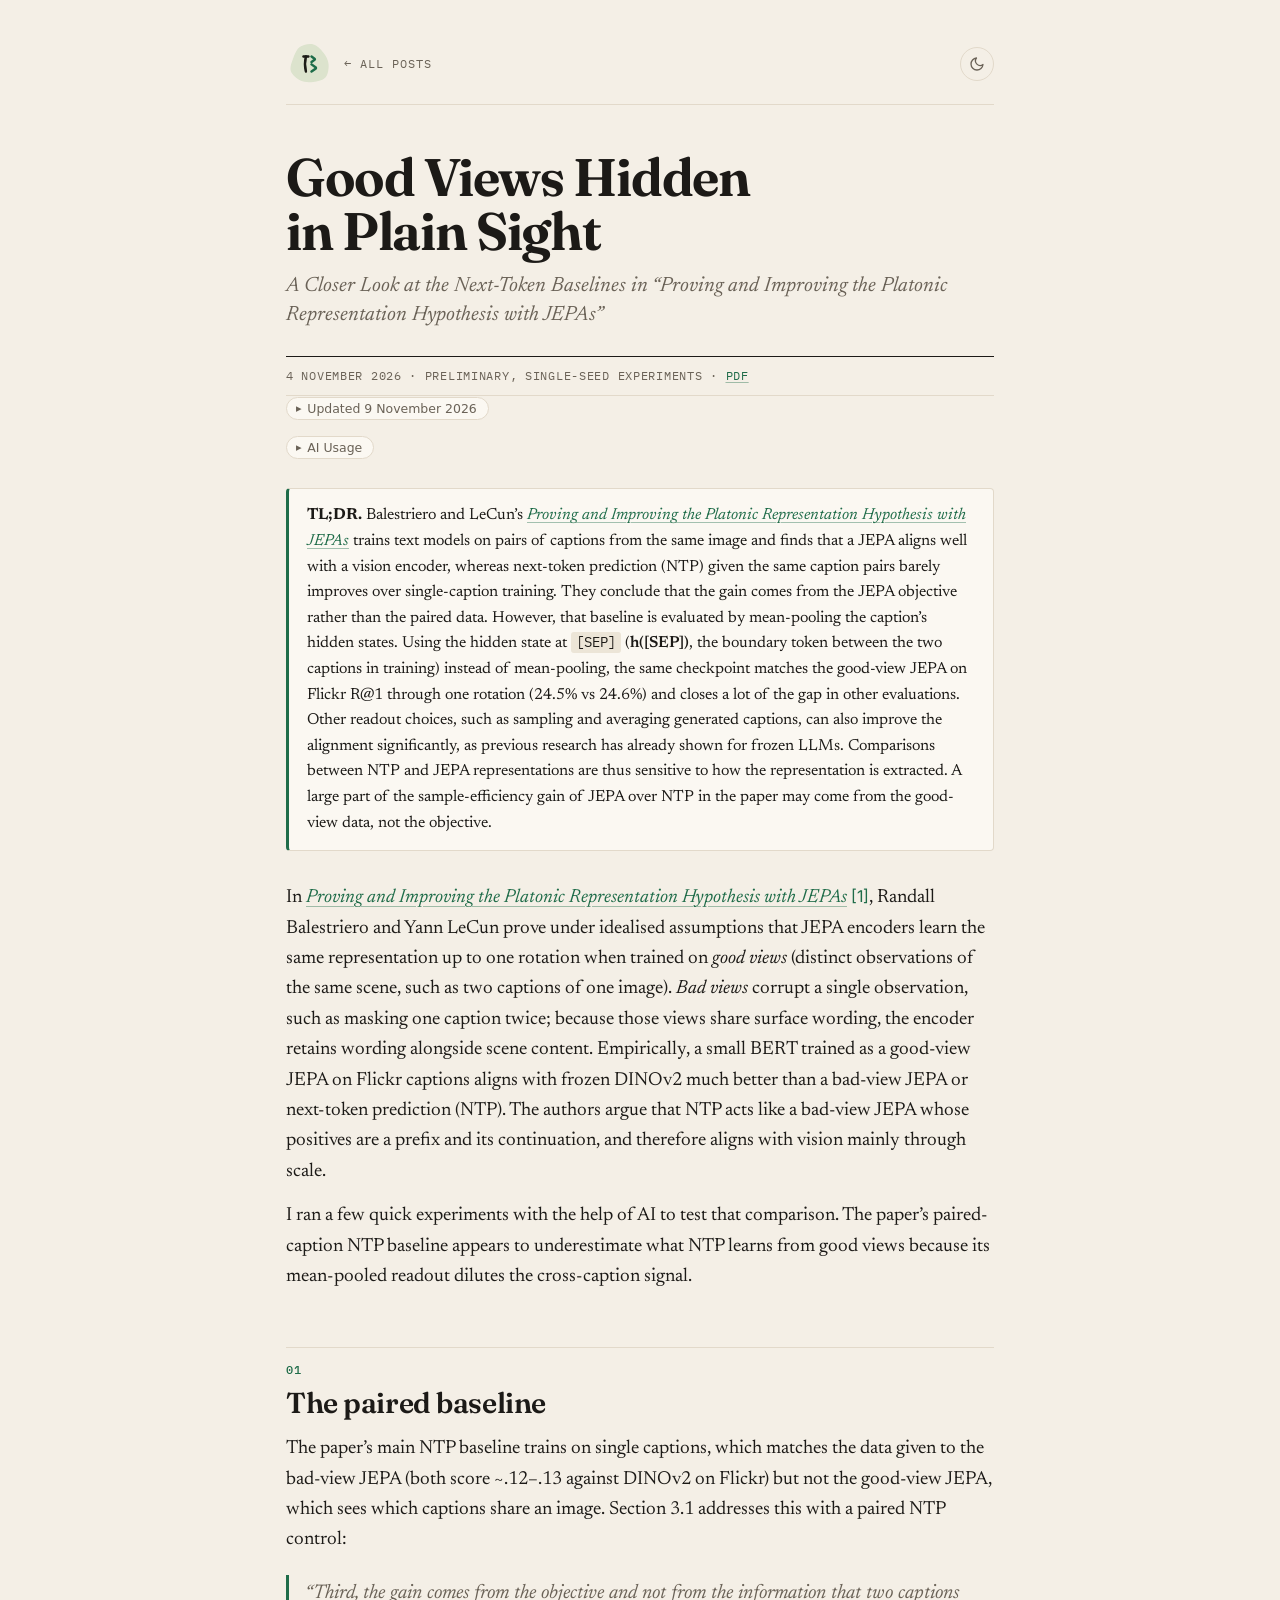
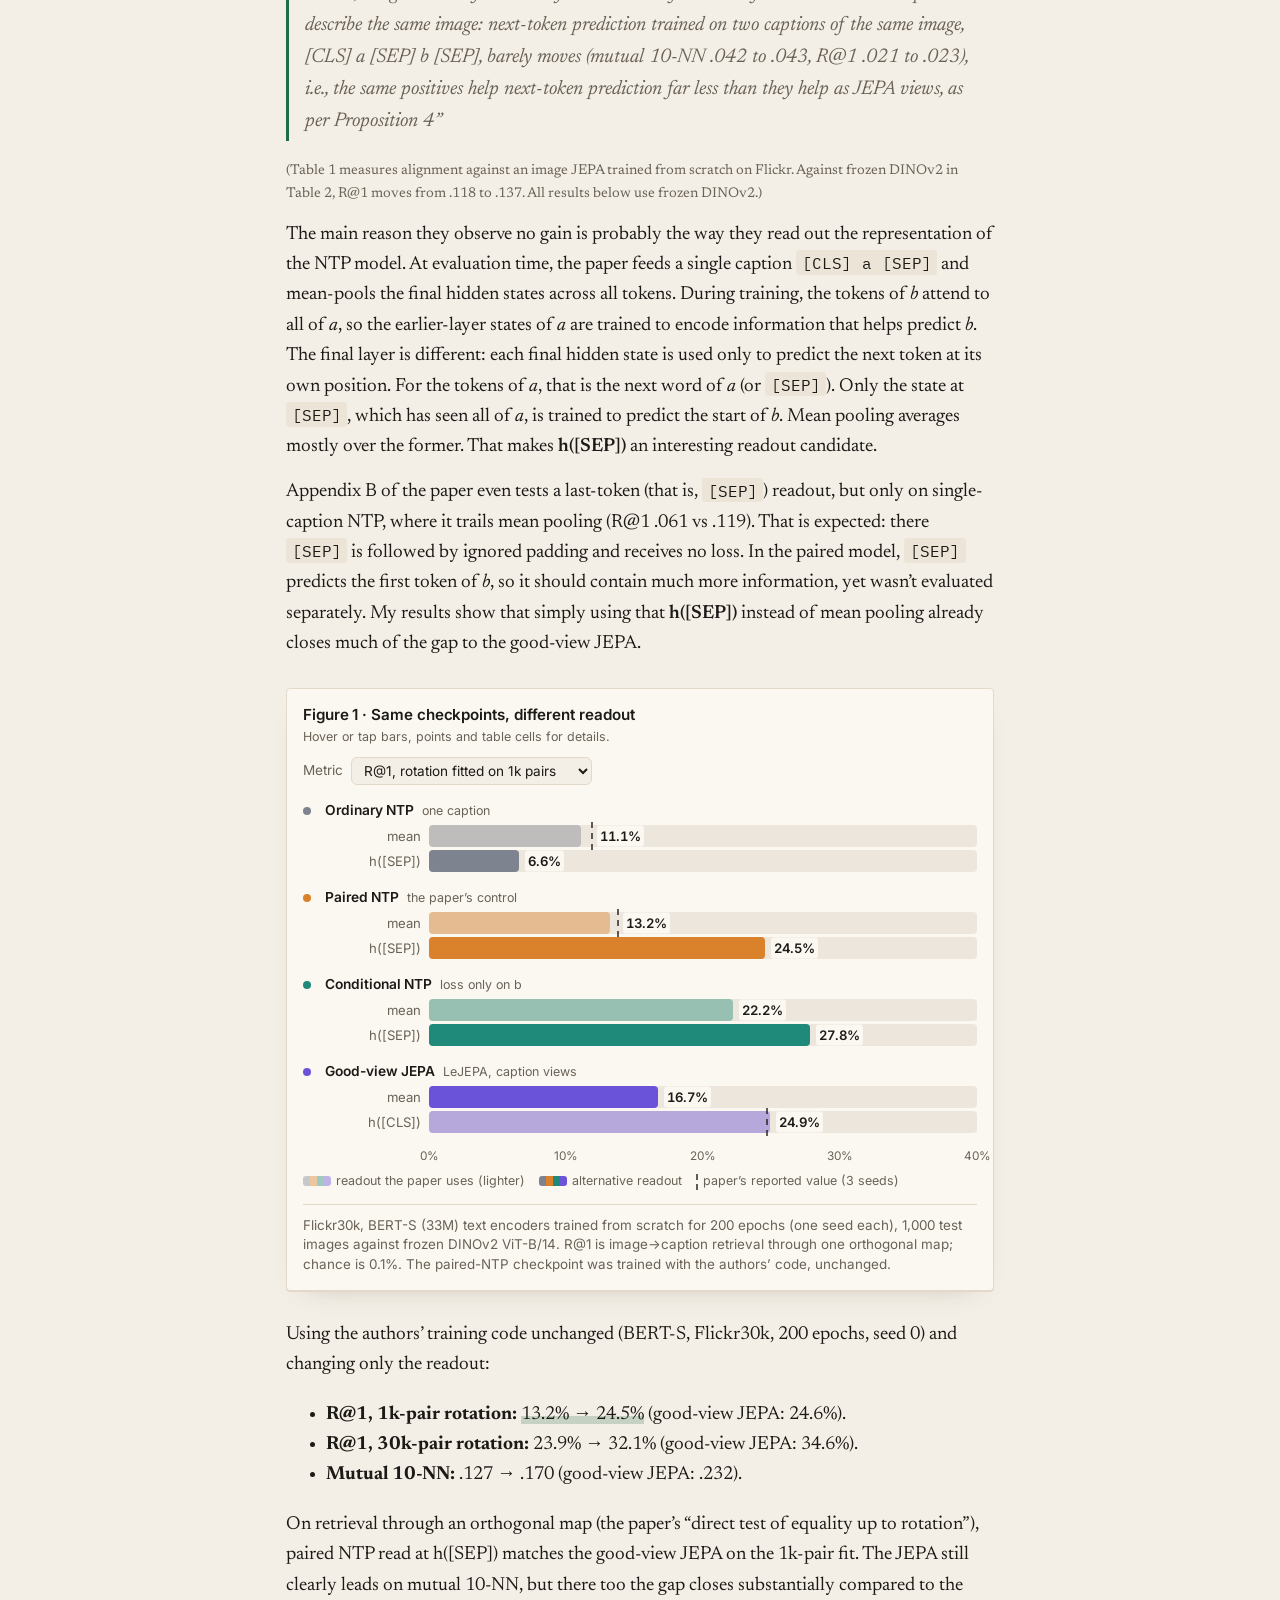
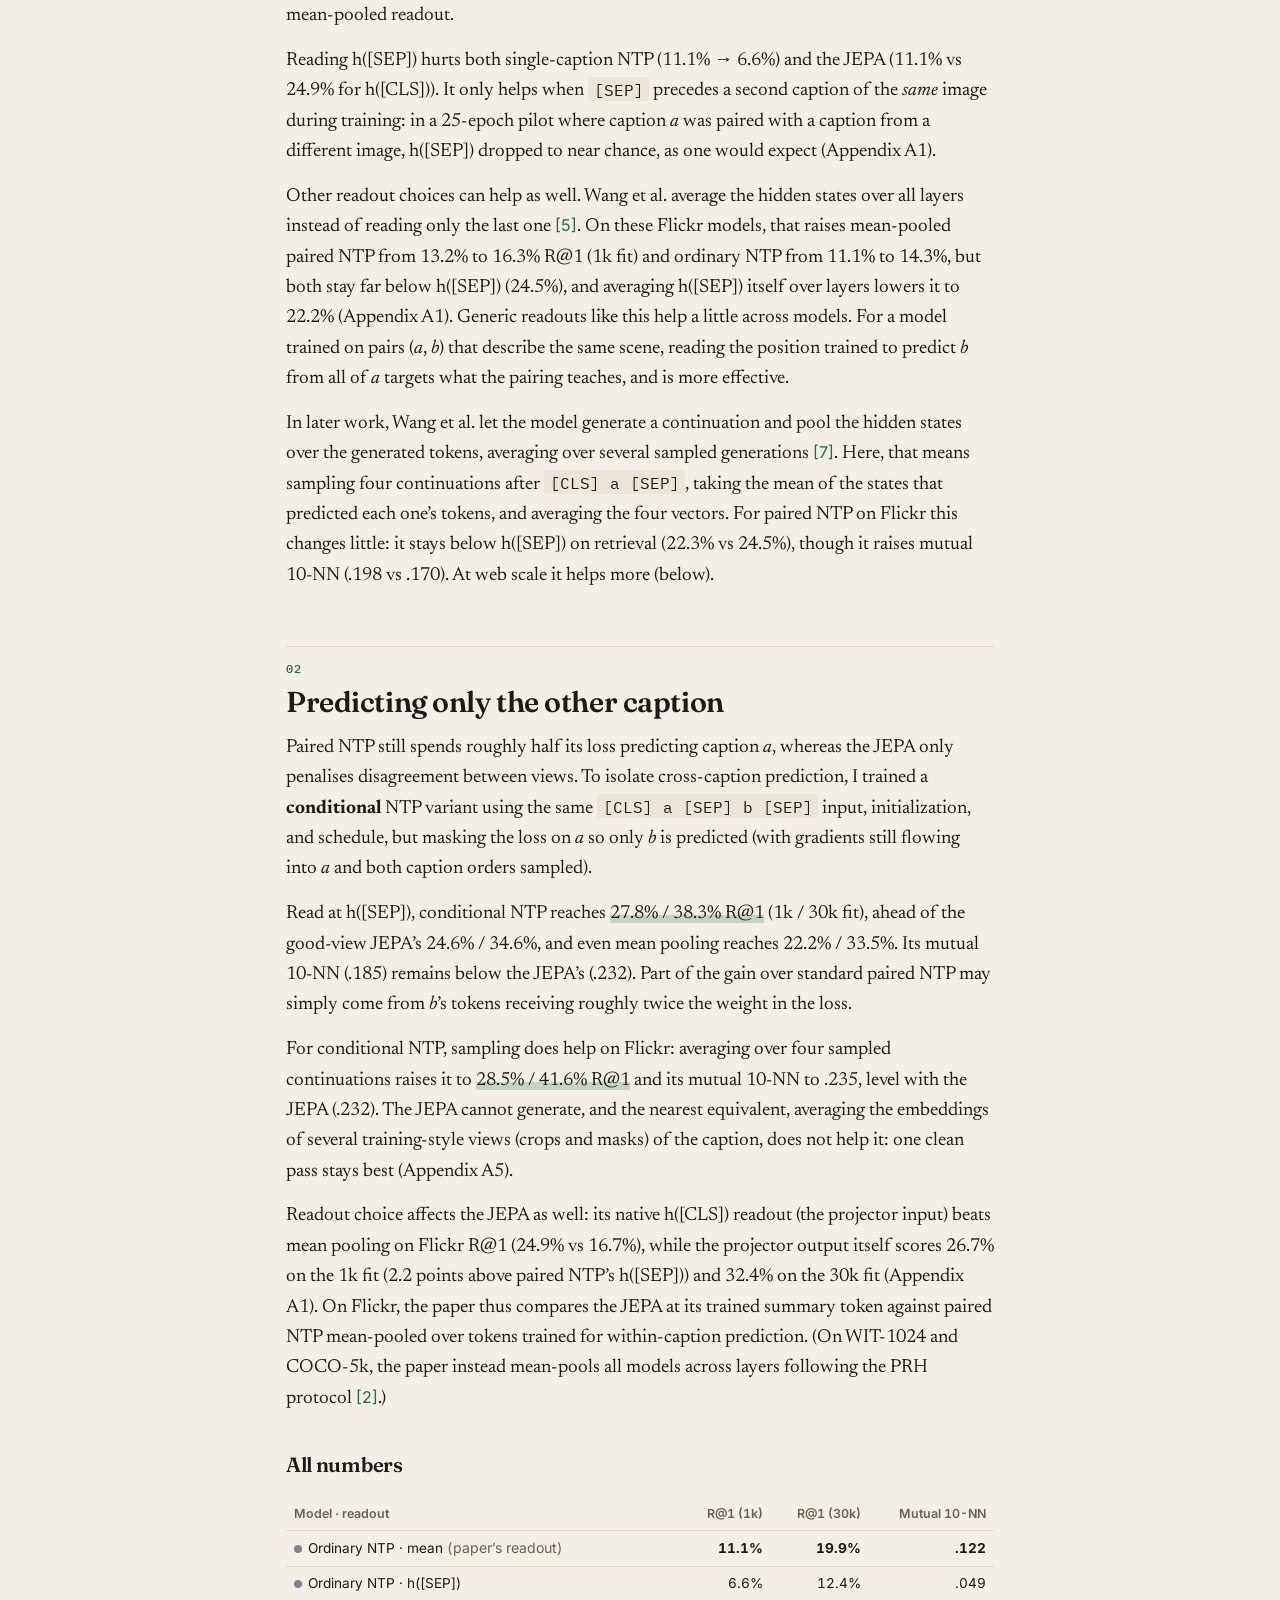
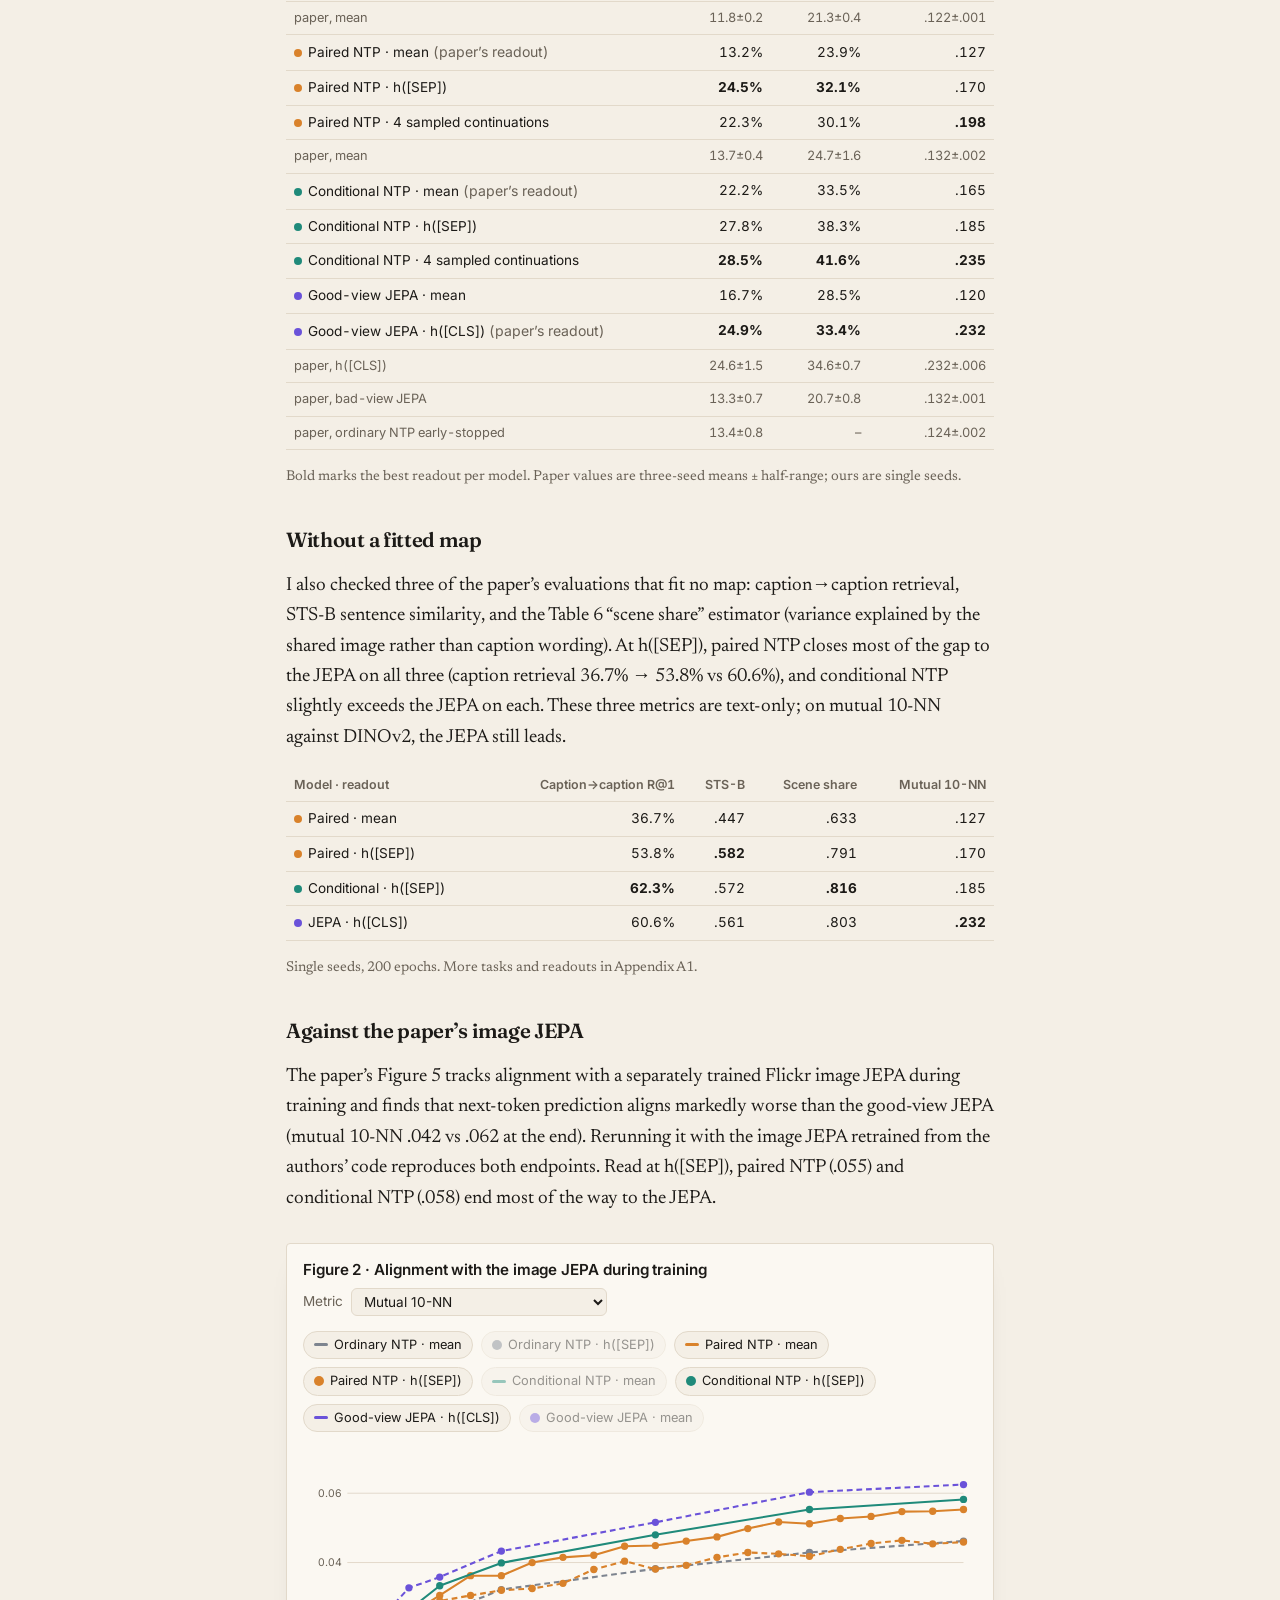
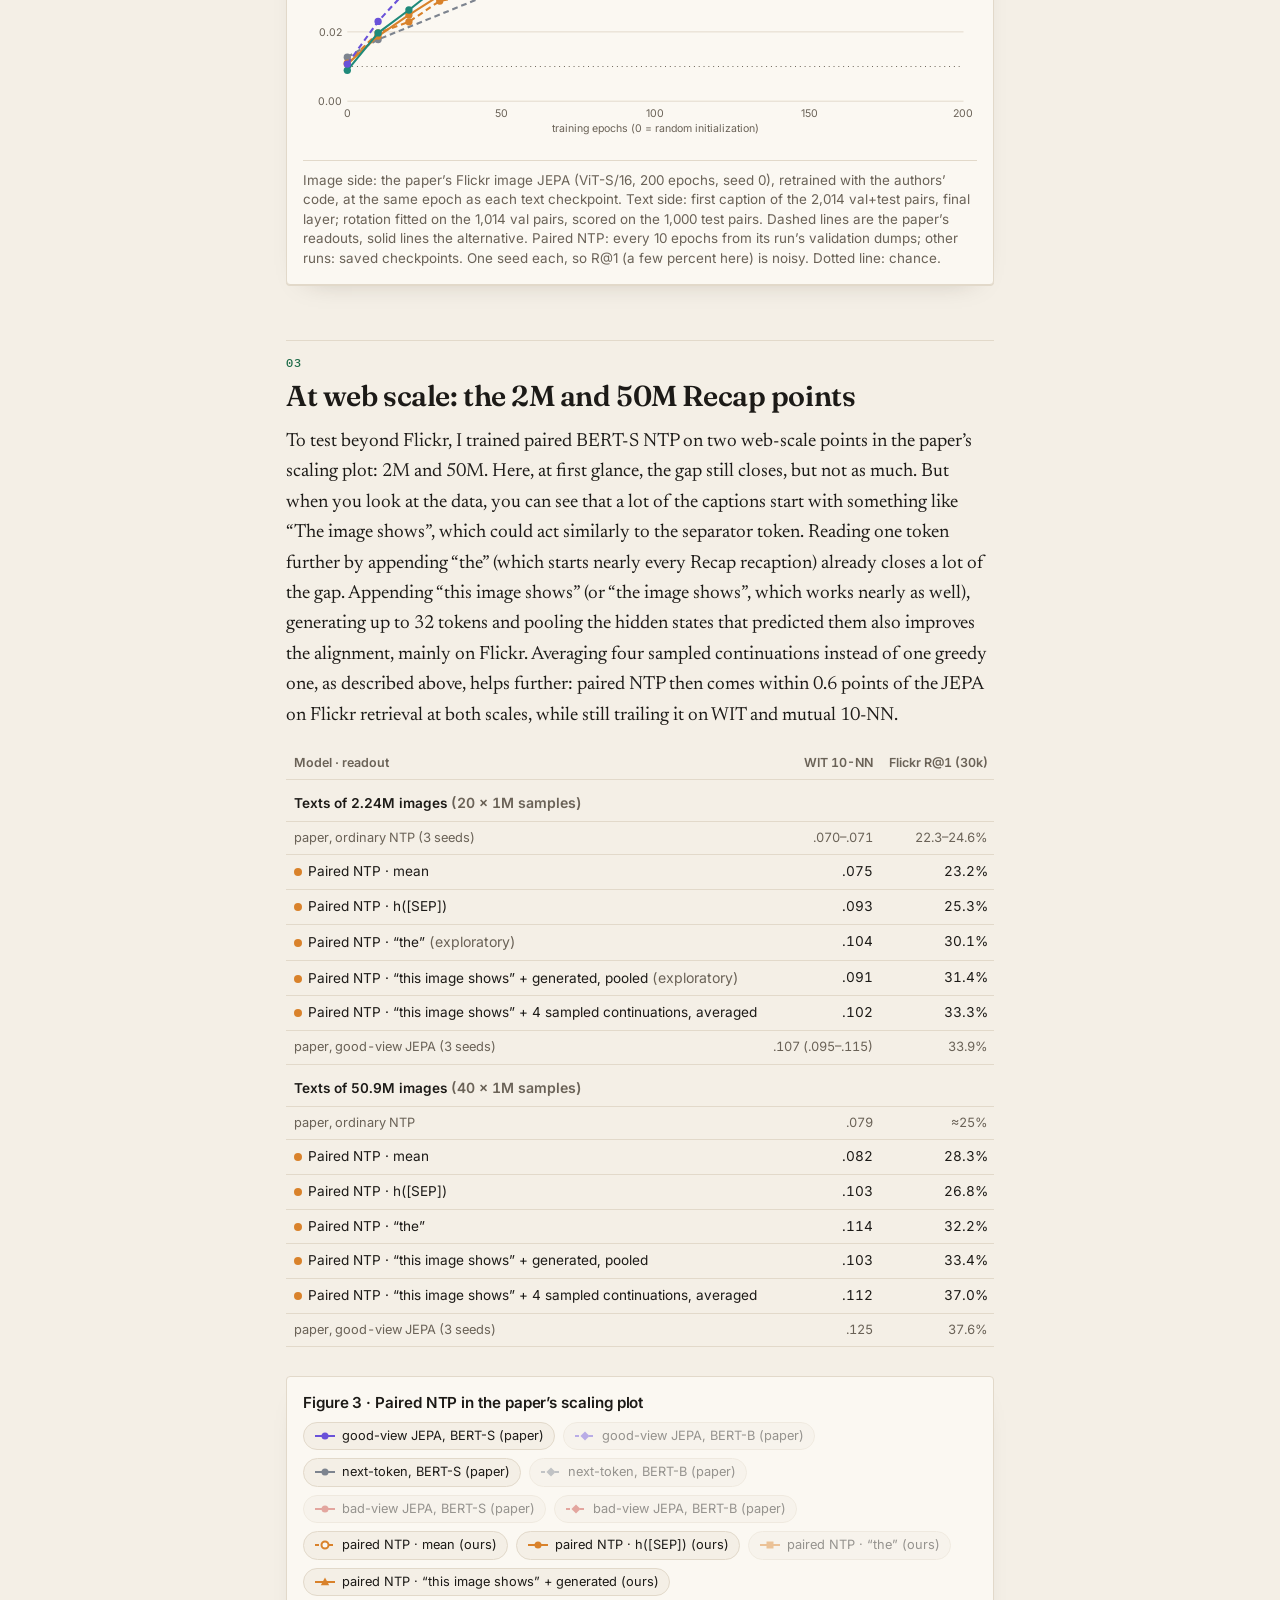
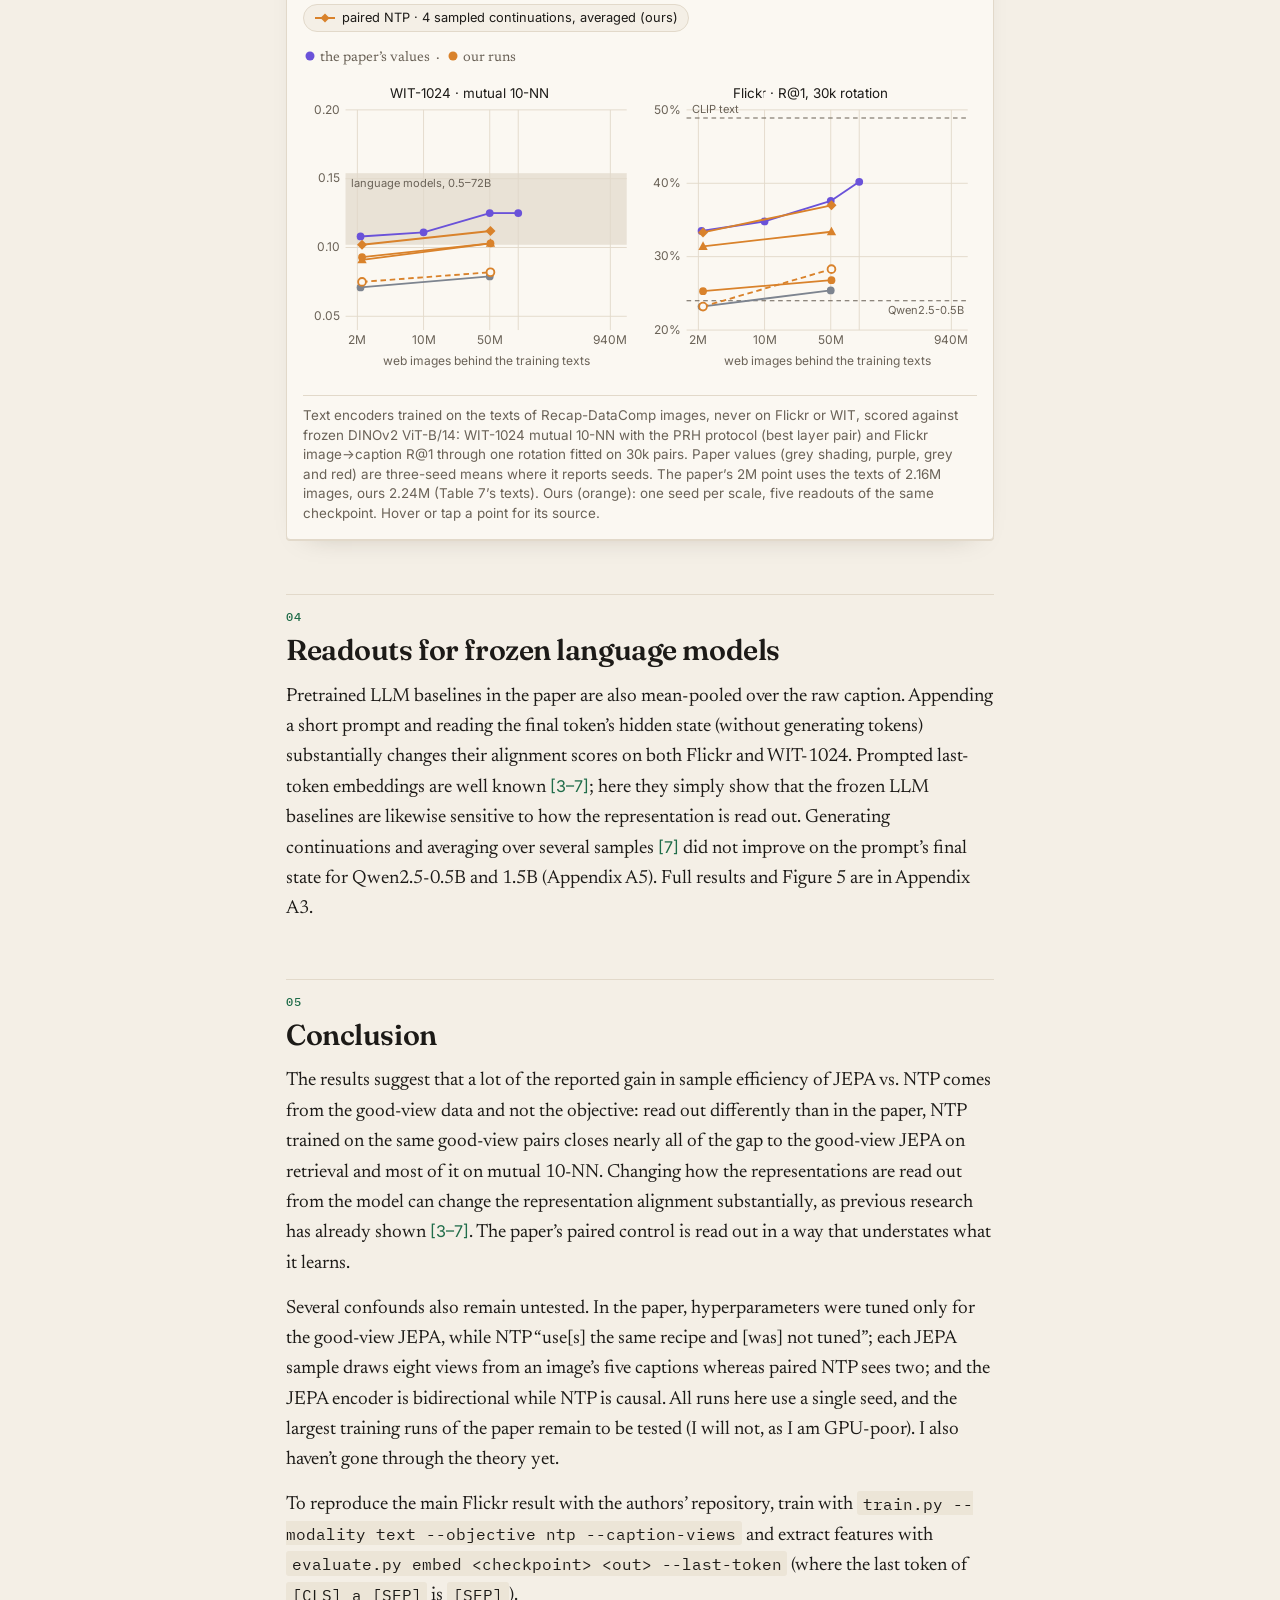
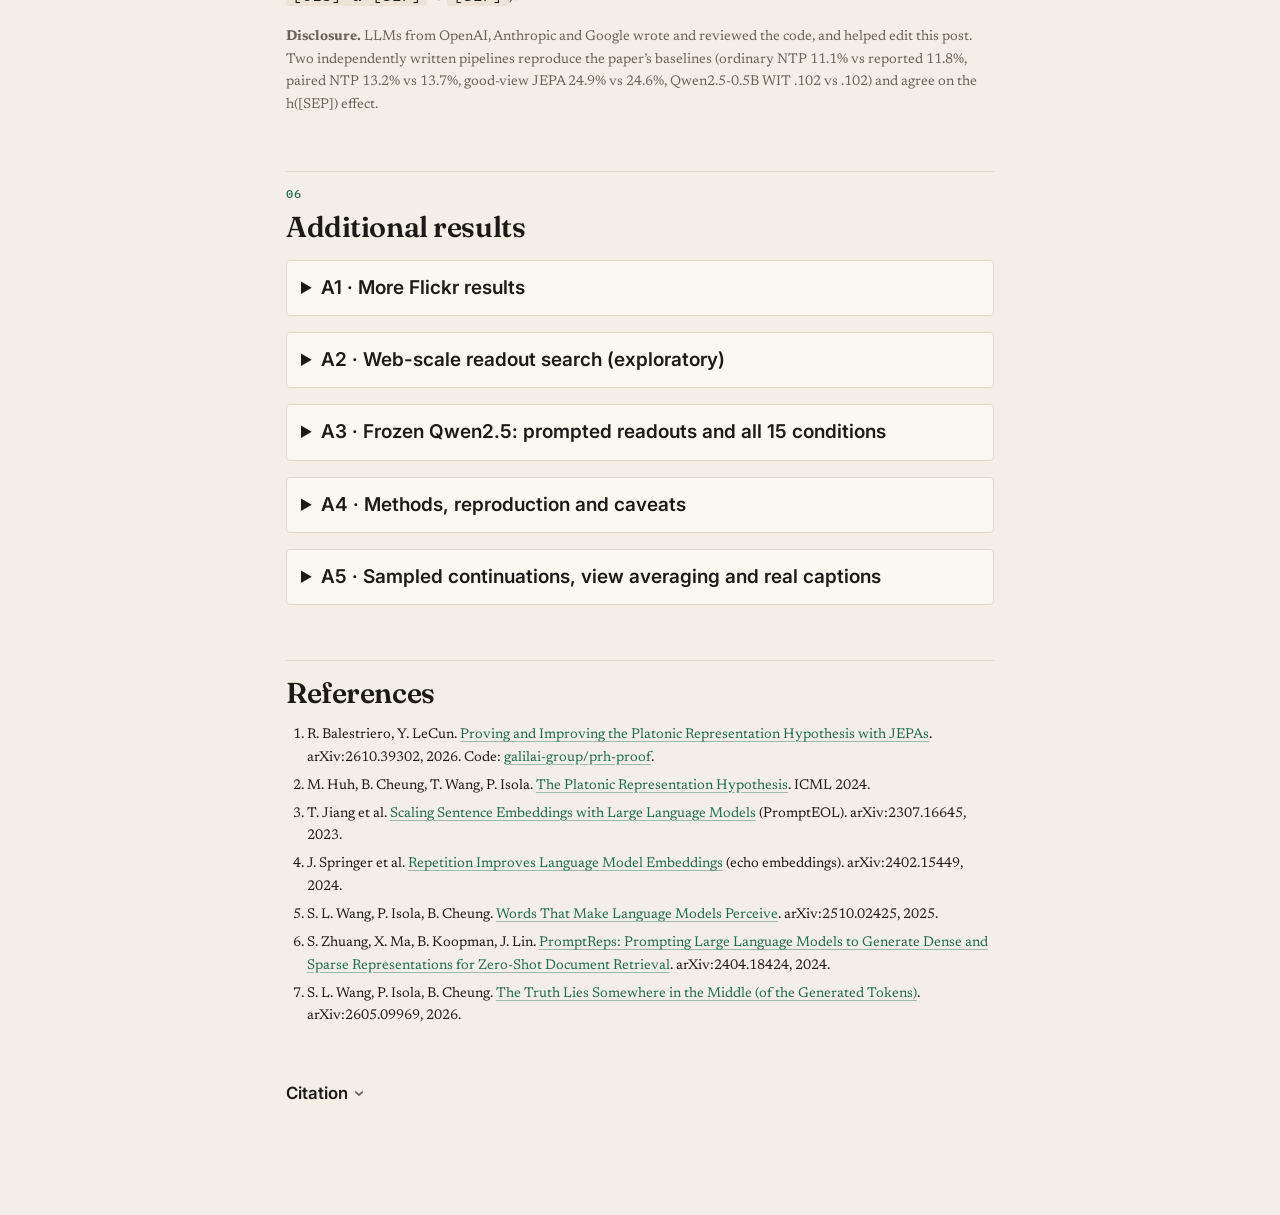
==== commit 29990c06: "Restyle the blog and regenerate the PDF in a preprint layout Warm paper and ink palette, Fraunces he" ====
--- a/good-views.html
+++ b/good-views.html
@@ -5,9 +5,12 @@
   <meta charset="utf-8">
   <meta name="viewport" content="width=device-width, initial-scale=1">
   <title>Good Views Hidden in Plain Sight: JEPA vs Next-Token Prediction</title>
-  <link rel="icon" type="image/png" sizes="32x32" href="tb-icon-32.png">
-  <link rel="apple-touch-icon" sizes="180x180" href="tb-apple-touch-icon.png">
-  <link rel="icon" type="image/svg+xml" href="tb-icon.svg">
+  <link rel="icon" type="image/png" sizes="32x32" href="tb-icon-32.png?v=2">
+  <link rel="apple-touch-icon" sizes="180x180" href="tb-apple-touch-icon.png?v=2">
+  <link rel="icon" type="image/svg+xml" href="tb-icon.svg?v=2">
+  <link rel="preconnect" href="https://fonts.googleapis.com">
+  <link rel="preconnect" href="https://fonts.gstatic.com" crossorigin>
+  <link rel="stylesheet" href="https://fonts.googleapis.com/css2?family=Fraunces:ital,opsz,wght@0,9..144,400..700;1,9..144,400..700&family=Newsreader:ital,opsz,wght@0,6..72,400..600;1,6..72,400..600&family=IBM+Plex+Mono:wght@400;500&family=Inter:wght@400..650&display=swap">
   <script>try { var t = localStorage.getItem('blog-theme'); if (t === 'light' || t === 'dark') document.documentElement.dataset.theme = t; } catch (_) {}</script>
   <meta name="description"
     content="Read at the token its objective supervises, the paired next-token baseline of 'Proving and Improving the Platonic Representation Hypothesis with JEPAs' matches good-view JEPA on retrieval.">
@@ -57,62 +60,62 @@
   </script>
   <style>
     :root {
-      --bg: #f6faf7;
-      --fg: #1d1d1f;
-      --muted: #5f6368;
-      --faint: #dde8e0;
-      --card: #ffffff;
-      --code: #eaf2ec;
-      --accent: #2b7a52;
-      --tb-blob: #d6e6d3;
+      --bg: #f4efe6;
+      --fg: #1c1a17;
+      --muted: #6a6257;
+      --faint: #e2d9ca;
+      --card: #fbf8f2;
+      --code: #ece5d7;
+      --accent: #1f6c49;
+      --tb-blob: #dce3cd;
       --ordinary: #7d848f;
       --paired: #d9822b;
       --conditional: #1f8a7a;
       --jepa: #6a52d9;
       --qwen: #3c78c3;
       --bad: #c8453c;
-      --tipbg: #1d1d1f;
-      --tipfg: #f2f7f3;
+      --tipbg: #1c1a17;
+      --tipfg: #f6f1e7;
     }
 
     @media (prefers-color-scheme: dark) {
       :root:not([data-theme="light"]) {
-        --bg: #131816;
-        --fg: #ecebe8;
-        --muted: #a3a7ad;
-        --faint: #29332e;
-        --card: #1a211e;
-        --code: #222b26;
-        --accent: #7fd3a5;
-      --tb-blob: #24382e;
+        --bg: #141310;
+        --fg: #ece5d8;
+        --muted: #a8a093;
+        --faint: #2f2b25;
+        --card: #1c1a17;
+        --code: #26231e;
+        --accent: #86cfa3;
+      --tb-blob: #28362a;
         --ordinary: #9aa1ab;
         --paired: #f0a050;
         --conditional: #43c2ad;
         --jepa: #9d8cff;
         --qwen: #6fa8ec;
         --bad: #ff7f75;
-        --tipbg: #edf5f0;
-        --tipfg: #1b1b1d;
+        --tipbg: #f1ebdf;
+        --tipfg: #1c1a17;
       }
     }
 
     :root[data-theme="dark"] {
-      --bg: #131816;
-      --fg: #ecebe8;
-      --muted: #a3a7ad;
-      --faint: #29332e;
-      --card: #1a211e;
-      --code: #222b26;
-      --accent: #7fd3a5;
-      --tb-blob: #24382e;
+      --bg: #141310;
+      --fg: #ece5d8;
+      --muted: #a8a093;
+      --faint: #2f2b25;
+      --card: #1c1a17;
+      --code: #26231e;
+      --accent: #86cfa3;
+      --tb-blob: #28362a;
       --ordinary: #9aa1ab;
       --paired: #f0a050;
       --conditional: #43c2ad;
       --jepa: #9d8cff;
       --qwen: #6fa8ec;
       --bad: #ff7f75;
-      --tipbg: #edf5f0;
-      --tipfg: #1b1b1d;
+      --tipbg: #f1ebdf;
+      --tipfg: #1c1a17;
     }
 
     * {
@@ -824,6 +827,78 @@
     .bib .bid { color: var(--qwen) }
     .bib .bs { color: var(--accent) }
     .bib .bp { color: var(--muted) }
+  
+    /* ---- design layer: paper and ink, editorial type ---- */
+    body { font-family: "Newsreader", Georgia, "Iowan Old Style", serif; font-size: 19px; line-height: 1.6; font-optical-sizing: auto;
+      text-rendering: optimizeLegibility; -webkit-font-smoothing: antialiased; -moz-osx-font-smoothing: grayscale }
+    ::selection { background: color-mix(in srgb, var(--accent) 24%, transparent) }
+    h1, h2, h3 { font-family: "Fraunces", Georgia, serif; font-optical-sizing: auto; font-weight: 600; letter-spacing: -.015em;
+      text-wrap: balance }
+    .ui, figcaption, table, .chart, .tip, .legend, details summary, figure h4, details h4, .hint, .credit, .lossnote,
+    .rev, button, select, .chip, svg text, a.cite { font-family: "Inter", system-ui, -apple-system, "Segoe UI", Roboto, sans-serif }
+    code, pre { font-family: "IBM Plex Mono", ui-monospace, SFMono-Regular, Consolas, monospace }
+    .key { font-family: "Newsreader", Georgia, "Iowan Old Style", serif; font-weight: 600 }
+    a { text-decoration-thickness: 1px; text-underline-offset: .2em;
+      text-decoration-color: color-mix(in srgb, currentColor 40%, transparent) }
+    a:hover { text-decoration-color: currentColor }
+
+    /* masthead */
+    .home, main > header { font-family: "IBM Plex Mono", ui-monospace, SFMono-Regular, Consolas, monospace; font-size: .74rem; letter-spacing: .08em; text-transform: uppercase;
+      padding-bottom: 1rem; border-bottom: 1px solid var(--faint); margin-bottom: 2.8rem }
+    .brand span { font-family: "Fraunces", Georgia, serif; font-size: 1.2rem; font-weight: 600; letter-spacing: -.01em;
+      text-transform: none }
+    .brand { font-weight: 600 }
+
+    /* post header */
+    article > h1 { font-size: clamp(2.3rem, 5.4vw, 3.3rem); line-height: 1.03; letter-spacing: -.025em; font-weight: 650;
+      margin: 0 0 .9rem }
+    .subtitle { font-family: "Newsreader", Georgia, "Iowan Old Style", serif; font-style: italic; font-size: 1.3rem; line-height: 1.38; color: var(--muted);
+      margin: 0 0 1.6rem; max-width: 36em }
+    article > .meta { font-family: "IBM Plex Mono", ui-monospace, SFMono-Regular, Consolas, monospace; font-size: .74rem; letter-spacing: .06em; text-transform: uppercase;
+      border-top: 1.5px solid var(--fg); border-bottom: 1px solid var(--faint); padding: .6rem 0; margin-bottom: 1.4rem }
+    article > .meta a { color: var(--accent) }
+    article > .meta:has(+ .rev), article > .meta:has(+ details) { margin-bottom: 1rem }
+
+    /* numbered sections */
+    article { counter-reset: sec }
+    article > h2 { font-size: 1.8rem; line-height: 1.14; margin: 3.4rem 0 .9rem }
+    article > h2:not(:last-of-type)::before { counter-increment: sec; content: counter(sec, decimal-leading-zero);
+      display: block; font: 500 .74rem/1 "IBM Plex Mono", ui-monospace, SFMono-Regular, Consolas, monospace; letter-spacing: .1em; color: var(--accent);
+      padding-top: 1rem; margin-bottom: .7rem; border-top: 1px solid var(--faint) }
+    article > h2:last-of-type { padding-top: 1rem; border-top: 1px solid var(--faint) }
+    article h3 { font-size: 1.28rem; margin: 2.2rem 0 .5rem }
+
+    /* plates, notes, boxes */
+    figure { border-radius: 4px; border-color: var(--faint); box-shadow: 0 1px 0 var(--faint), 0 12px 28px -22px rgba(40, 30, 10, .35) }
+    figure h4 { font-size: .95rem; letter-spacing: -.005em }
+    figcaption { border-top: 1px solid var(--faint); padding-top: .65rem }
+    .tldr { border-radius: 4px; border-left-width: 3px; font-size: 1rem; padding: 14px 18px }
+    details { border-radius: 4px }
+    blockquote { border-left-color: var(--accent); font-size: 1.05em }
+    pre, code { border-radius: 3px }
+    .theme-btn { background: transparent }
+
+    /* home page */
+    main > h1 { font-size: clamp(2.4rem, 6vw, 3.4rem); line-height: 1.02; letter-spacing: -.025em; font-weight: 650; margin: 0 0 .8rem }
+    .follow { font-family: "IBM Plex Mono", ui-monospace, SFMono-Regular, Consolas, monospace; font-size: .74rem; letter-spacing: .06em; text-transform: uppercase; margin: 0 0 2.6rem }
+    .posts { border-top: 1.5px solid var(--fg) }
+    .posts li { display: grid; grid-template-columns: 9.5rem 1fr; column-gap: 1.6rem; padding: 1.7rem 0 }
+    .posts li .meta { grid-column: 1; grid-row: 1 / span 2; padding-top: .55rem; font-family: "IBM Plex Mono", ui-monospace, SFMono-Regular, Consolas, monospace; font-size: .72rem;
+      letter-spacing: .06em; text-transform: uppercase }
+    .posts h2 { grid-column: 2; grid-row: 1; font-size: 1.75rem; line-height: 1.12; letter-spacing: -.02em; margin: 0 0 .45rem }
+    .posts h2 a { color: var(--fg); text-decoration: none }
+    .posts h2 a:hover { color: var(--accent); text-decoration: none }
+    .posts p { grid-column: 2; grid-row: 2; margin: 0; color: var(--muted); font-style: italic; font-size: 1.05rem; line-height: 1.45 }
+
+    @media (max-width: 560px) {
+      body { font-size: 17.5px }
+      .subtitle { font-size: 1.15rem }
+      article > h2 { font-size: 1.5rem }
+      .posts li { grid-template-columns: 1fr }
+      .posts li .meta { grid-row: auto; padding: 0 0 .4rem }
+      .posts h2, .posts p { grid-column: 1; grid-row: auto }
+      .posts h2 { font-size: 1.5rem }
+    }
   </style>
 </head>
 
@@ -2075,6 +2150,8 @@
   </script>
   <script>
     // TB logo: on hover the mark turns into a smiling face, the T curves a little more, then it winks.
+    // Touch devices (no hover) get the animation once as a greeting after load; tapping the logo
+    // when it links to the current page plays it again instead of reloading.
     (function () {
       var link = document.querySelector('.tb-home');
       if (!link) return;
@@ -2083,9 +2160,11 @@
       var eyes = link.querySelectorAll('.tb-eyeB');
       var EYE = 'M52.93 51.46 L67.73 62.08 Q71.43 64.73 67.73 67.39 L52.93 78';
       var LID = 'M62.18 51.46 V78';
-      var REST = 7, TURN = 9, DUR = 600;
-      var reduce = window.matchMedia && window.matchMedia('(prefers-reduced-motion: reduce)').matches;
-      var p = 0, target = 0, raf = 0, last = 0, timers = [];
+      var REST = 7, TURN = 9, DUR = 600, HOLD = 1300;
+      var mq = function (q) { return window.matchMedia ? window.matchMedia(q).matches : false; };
+      var reduce = mq('(prefers-reduced-motion: reduce)');
+      var canHover = mq('(hover: hover)');
+      var p = 0, target = 0, raf = 0, last = 0, timers = [], back = 0;
       function easeOutBack(x) { var c1 = 1.4, c3 = c1 + 1; return 1 + c3 * Math.pow(x - 1, 3) + c1 * Math.pow(x - 1, 2); }
       function easeInOut(x) { return x < 0.5 ? 2 * x * x : 1 - Math.pow(-2 * x + 2, 2) / 2; }
       function each(list, fn) { for (var i = 0; i < list.length; i++) fn(list[i]); }
@@ -2118,10 +2197,32 @@
         target = t;
         if (!raf) { last = 0; raf = requestAnimationFrame(step); }
       }
-      link.addEventListener('mouseenter', function () { go(1); });
-      link.addEventListener('mouseleave', function () { go(0); });
-      link.addEventListener('focus', function () { go(1); });
+      // Full sequence for touch: turn, smile, wink, then turn back on its own.
+      function playOnce() {
+        clearTimeout(back);
+        go(1);
+        back = setTimeout(function () { go(0); }, reduce ? 500 : DUR + HOLD);
+      }
+      function samePage() {
+        var norm = function (path) { return path.replace(/index\.html$/, ''); };
+        return norm(new URL(link.href, location.href).pathname) === norm(location.pathname);
+      }
+      // Mouse hover only; touch taps fire emulated mouse events that would leave it stuck as a face.
+      link.addEventListener('pointerenter', function (e) { if (e.pointerType === 'mouse') { clearTimeout(back); go(1); } });
+      link.addEventListener('pointerleave', function (e) { if (e.pointerType === 'mouse') go(0); });
+      // Keyboard focus behaves like hover.
+      link.addEventListener('focus', function () { if (link.matches(':focus-visible')) go(1); });
       link.addEventListener('blur', function () { go(0); });
+      // On the page the logo links to, a tap or click replays the animation instead of reloading.
+      link.addEventListener('click', function (e) {
+        if (!samePage()) return;
+        e.preventDefault();
+        playOnce();
+      });
+      if (!canHover) {
+        var greet = function () { setTimeout(playOnce, 900); };
+        if (document.readyState === 'complete') greet(); else window.addEventListener('load', greet);
+      }
     })();
   </script>
   <script>
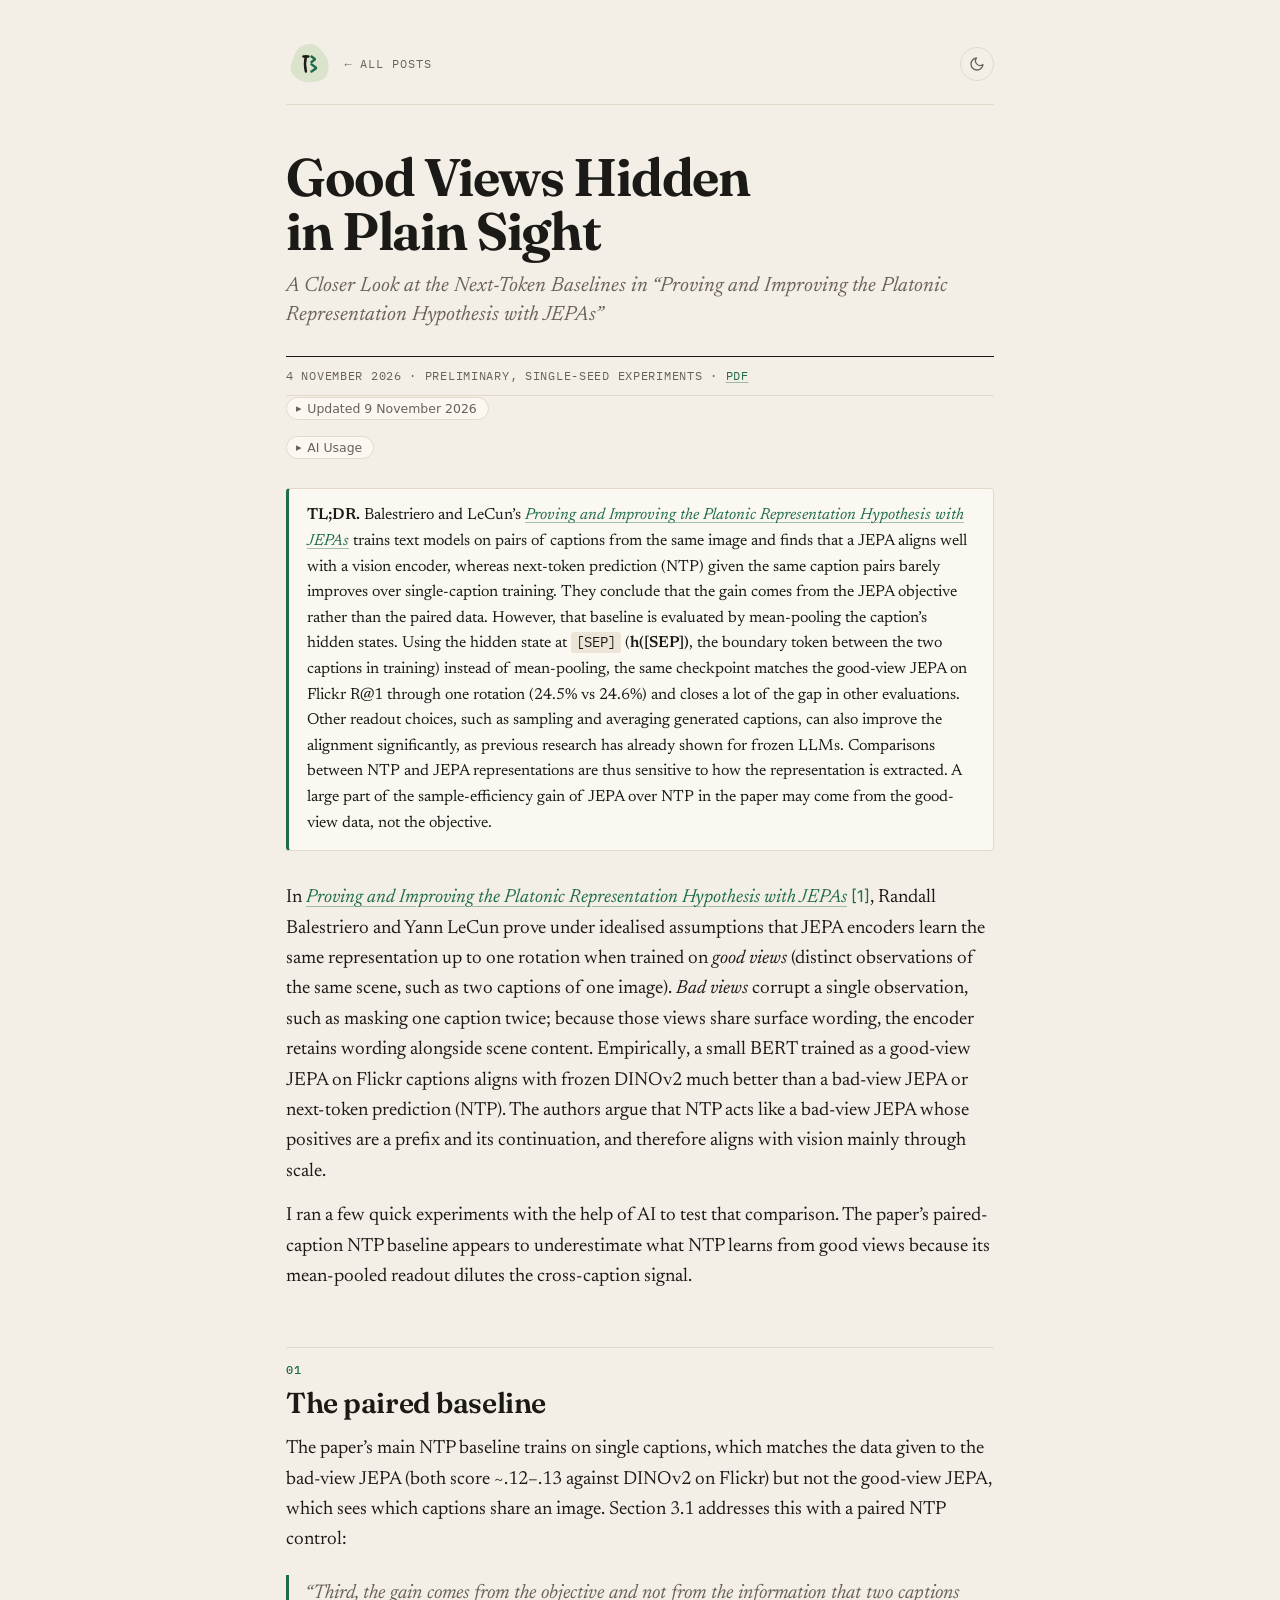
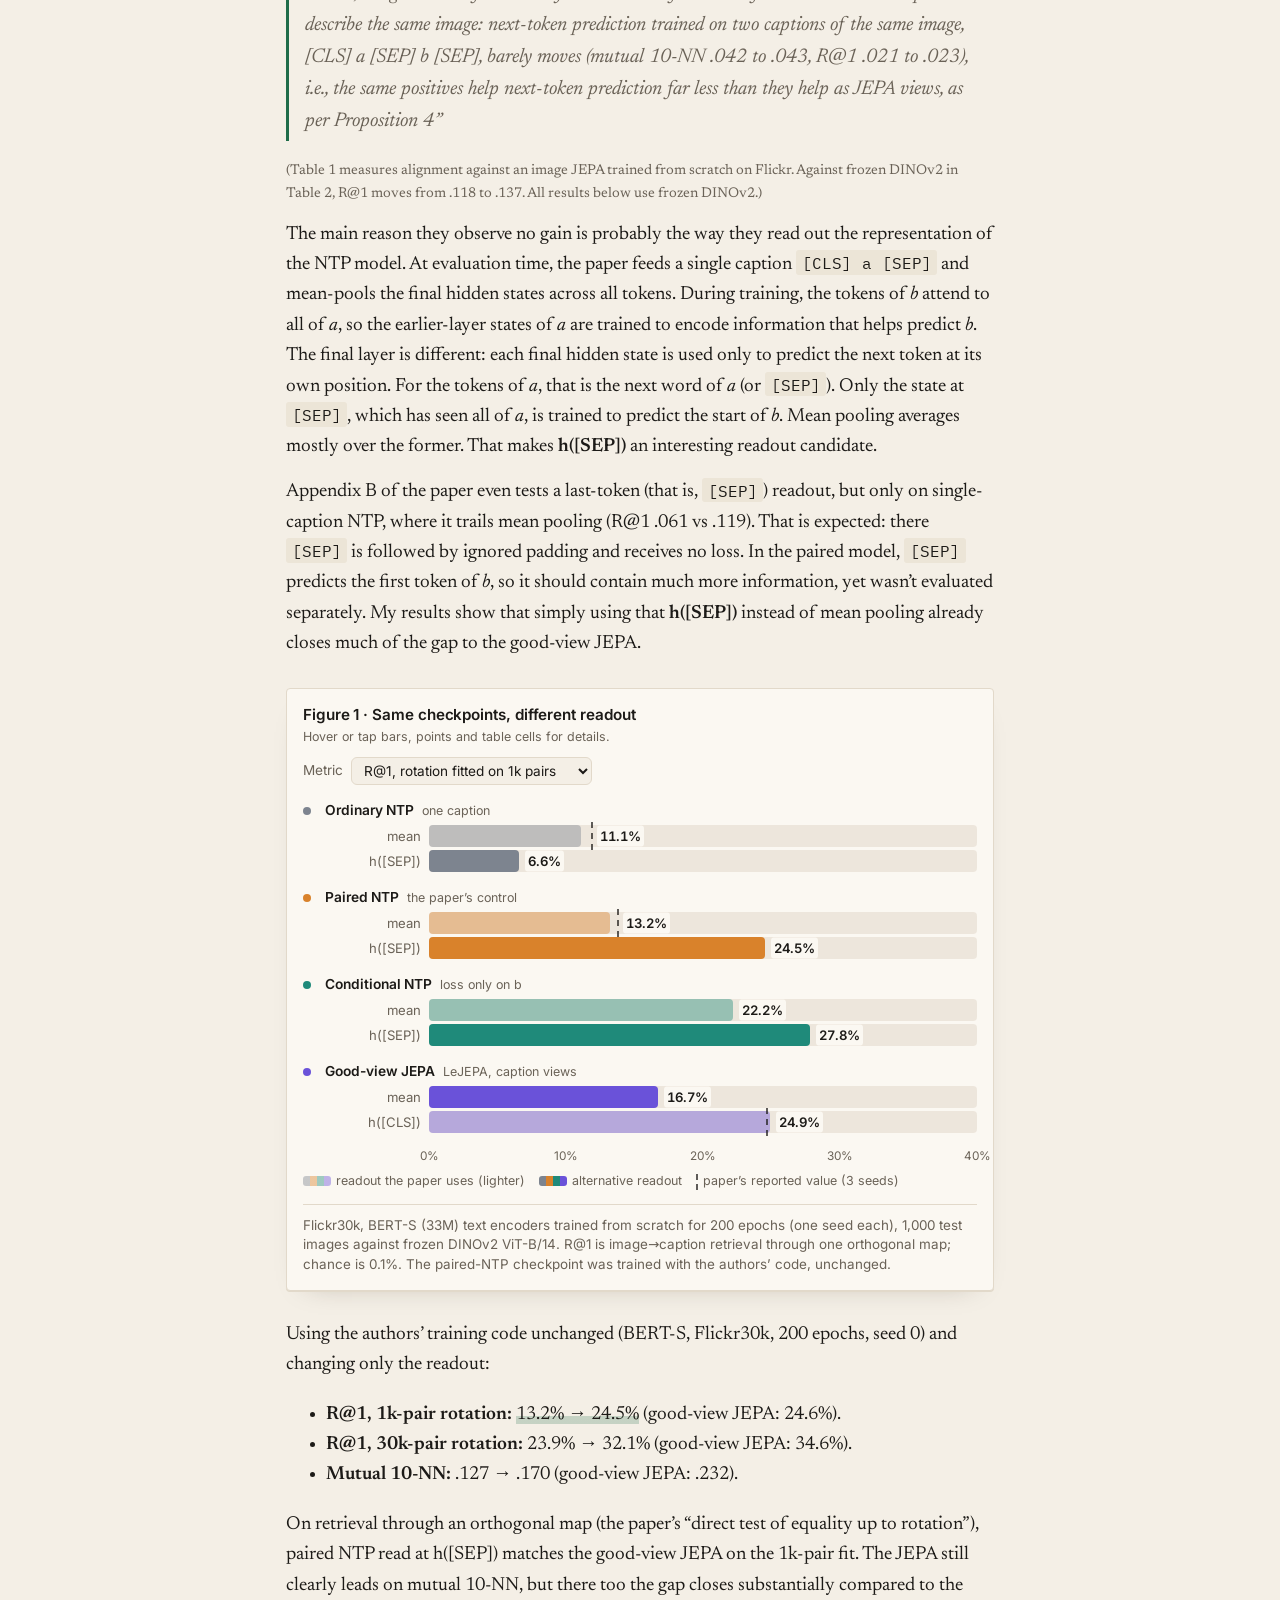
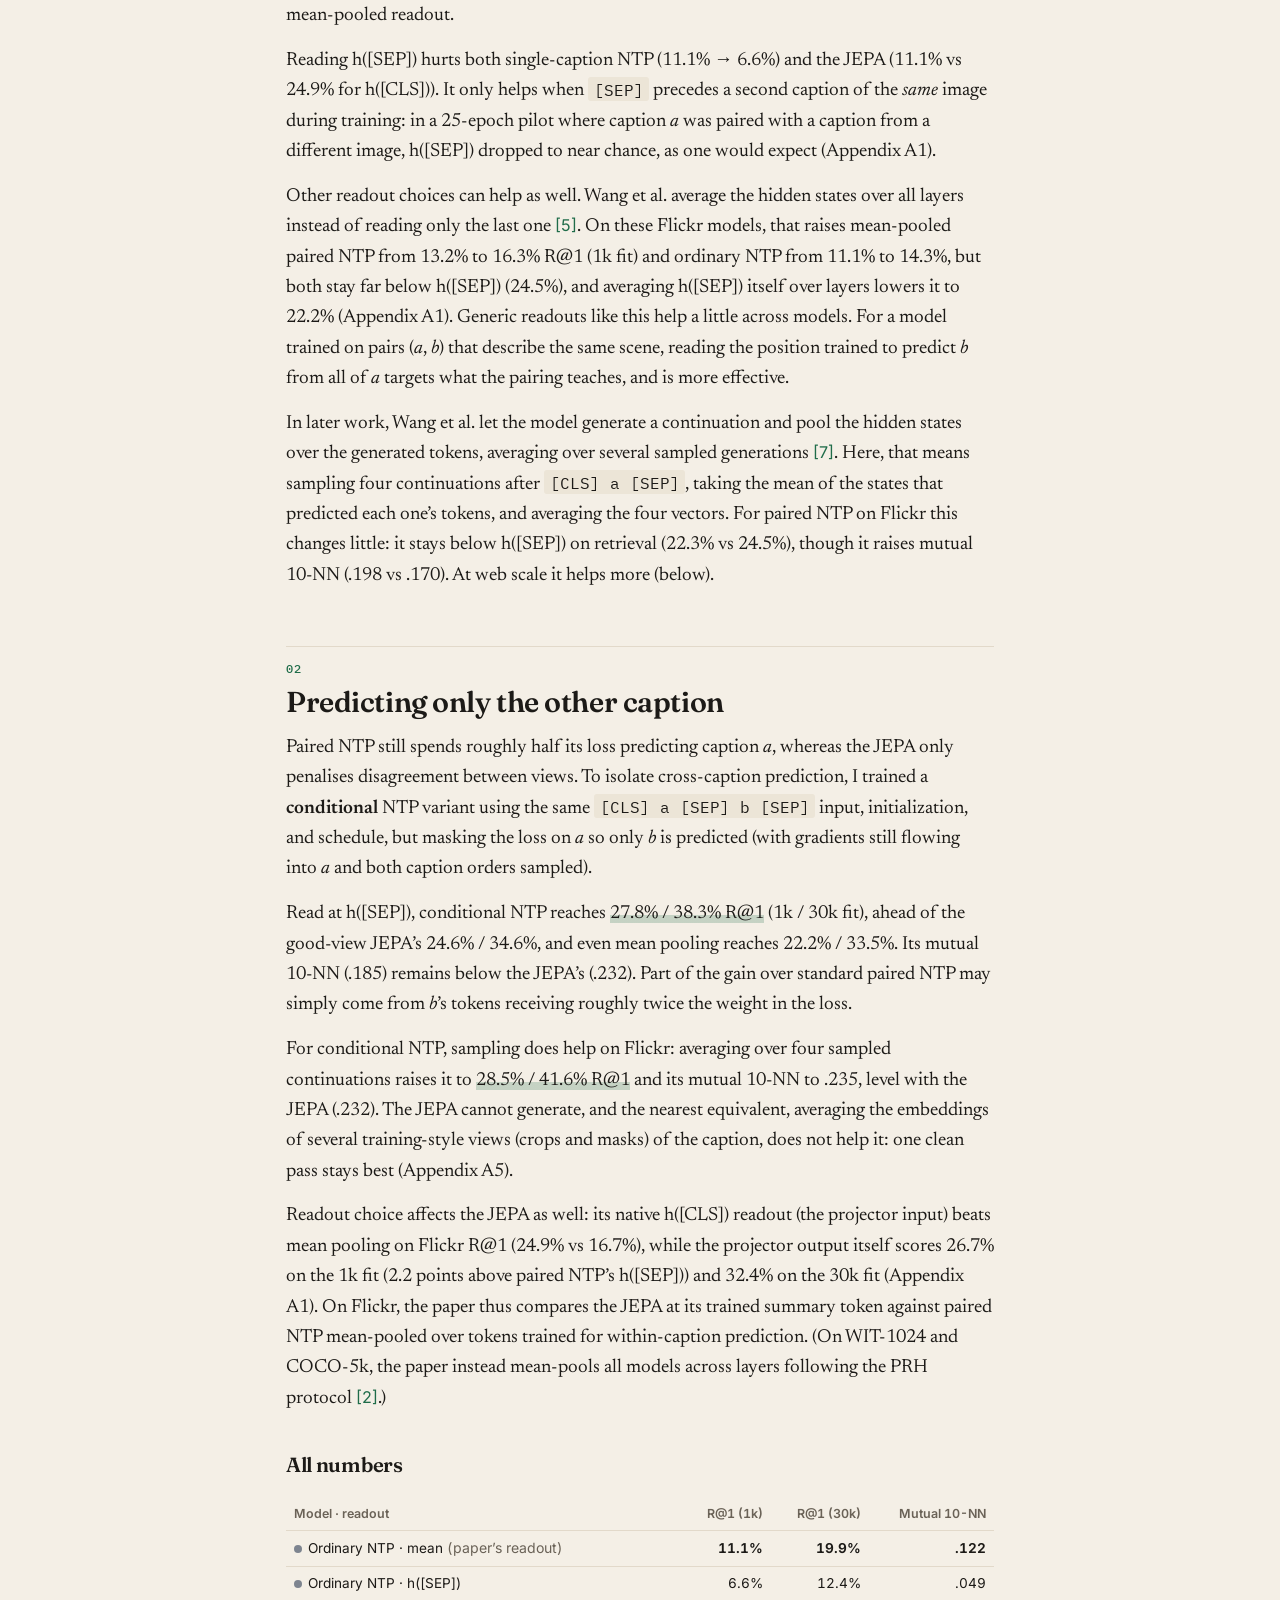
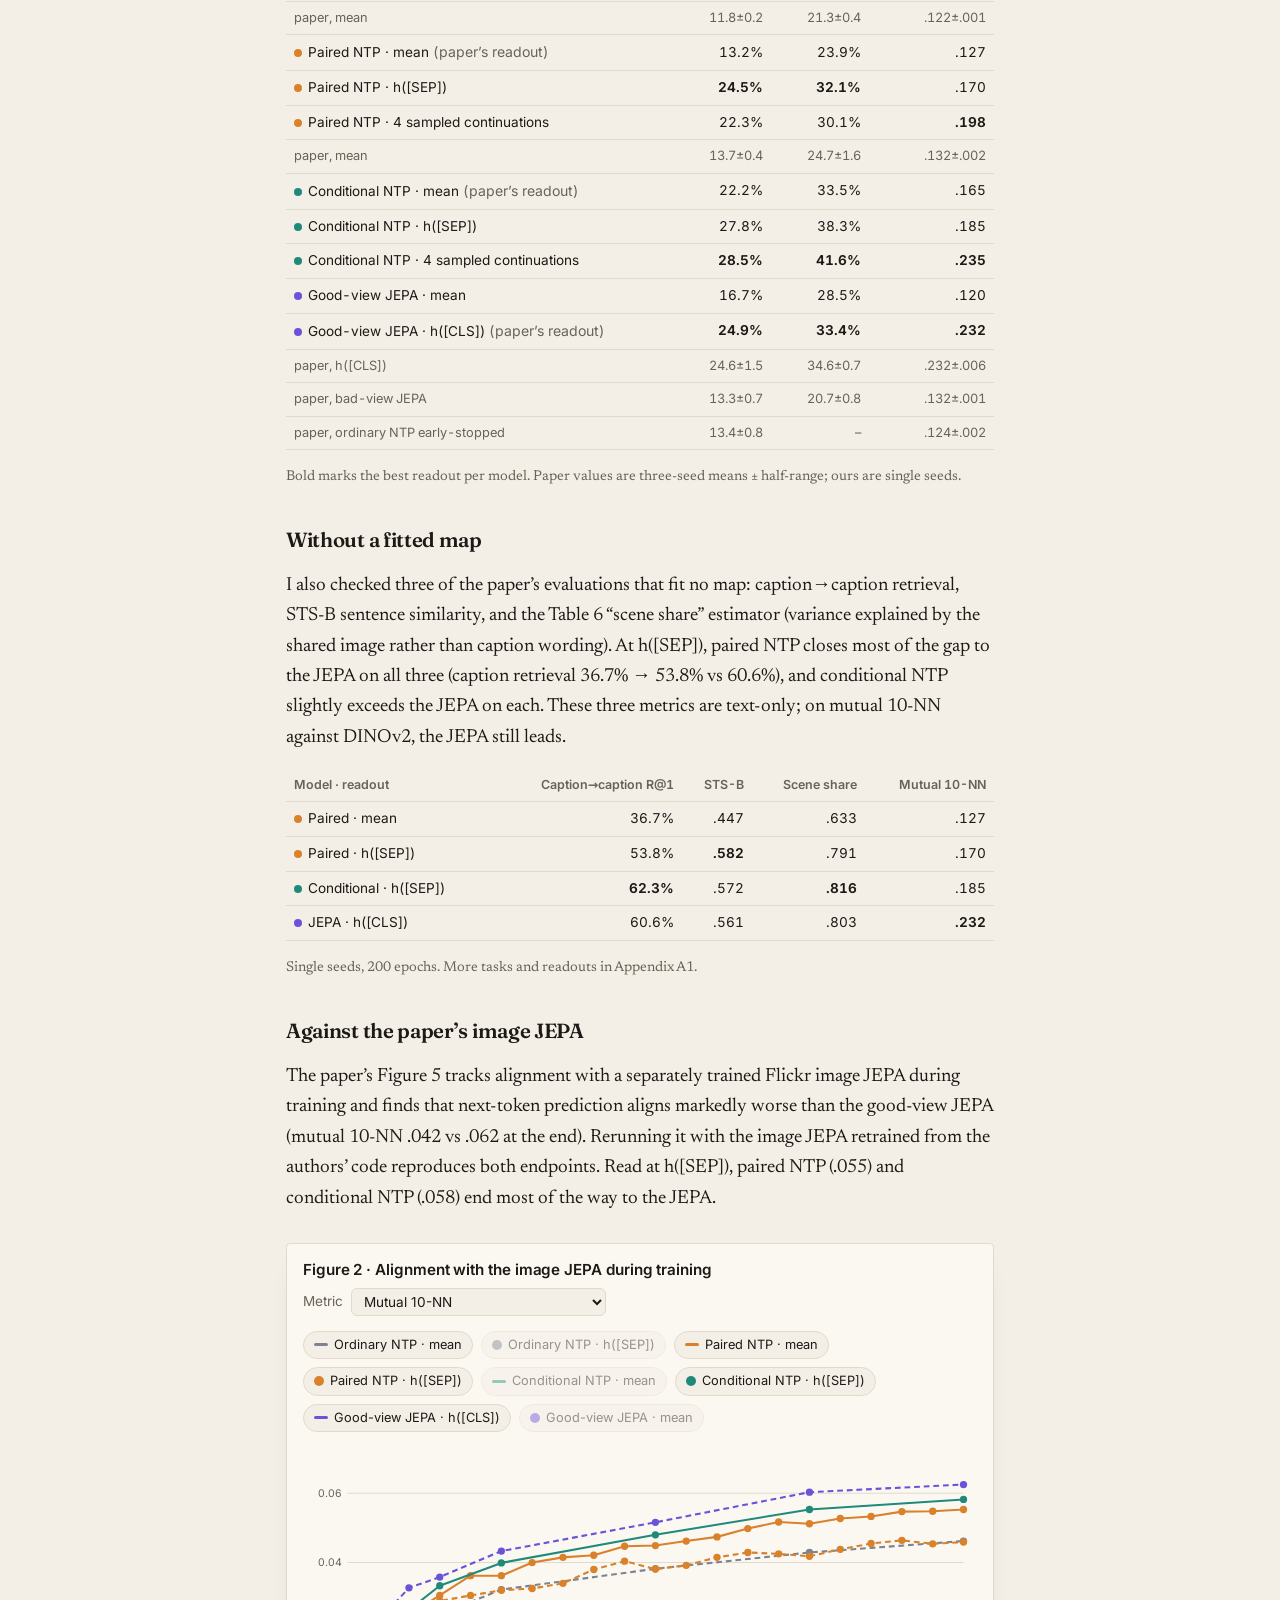
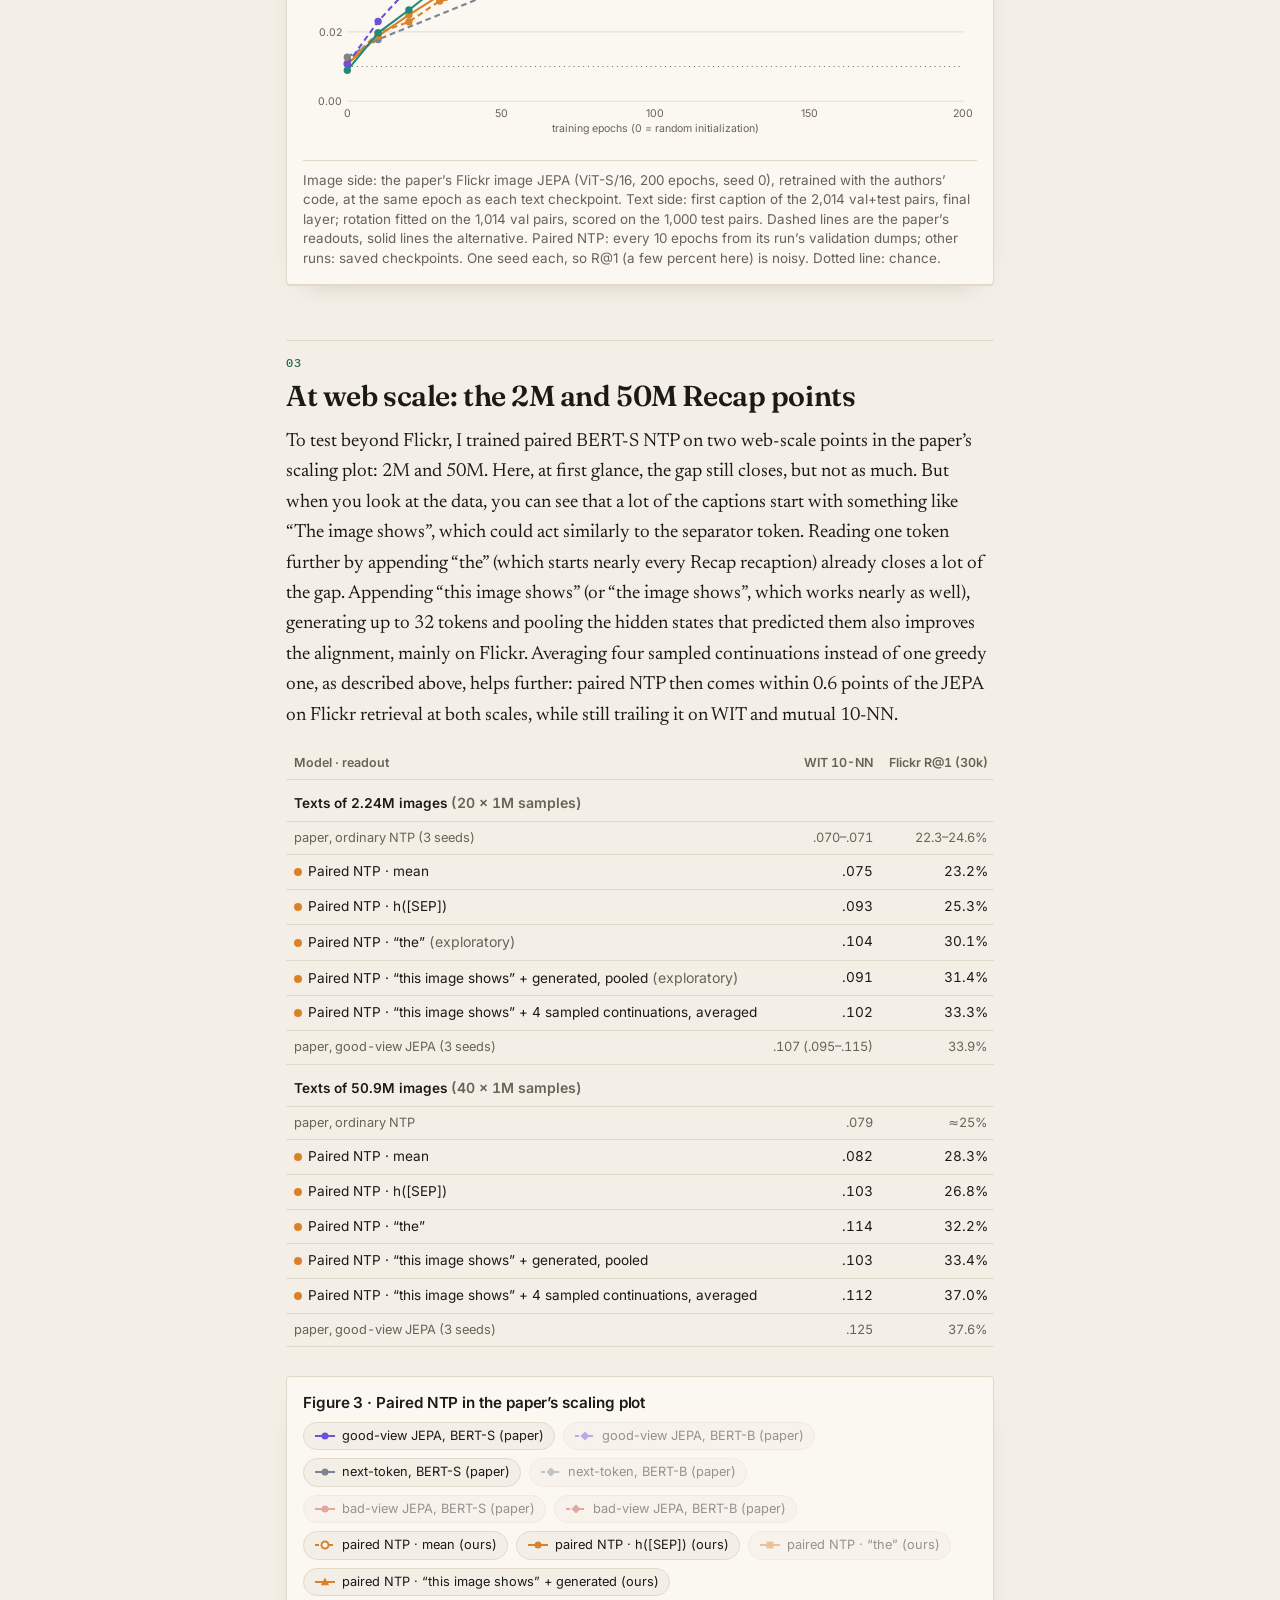
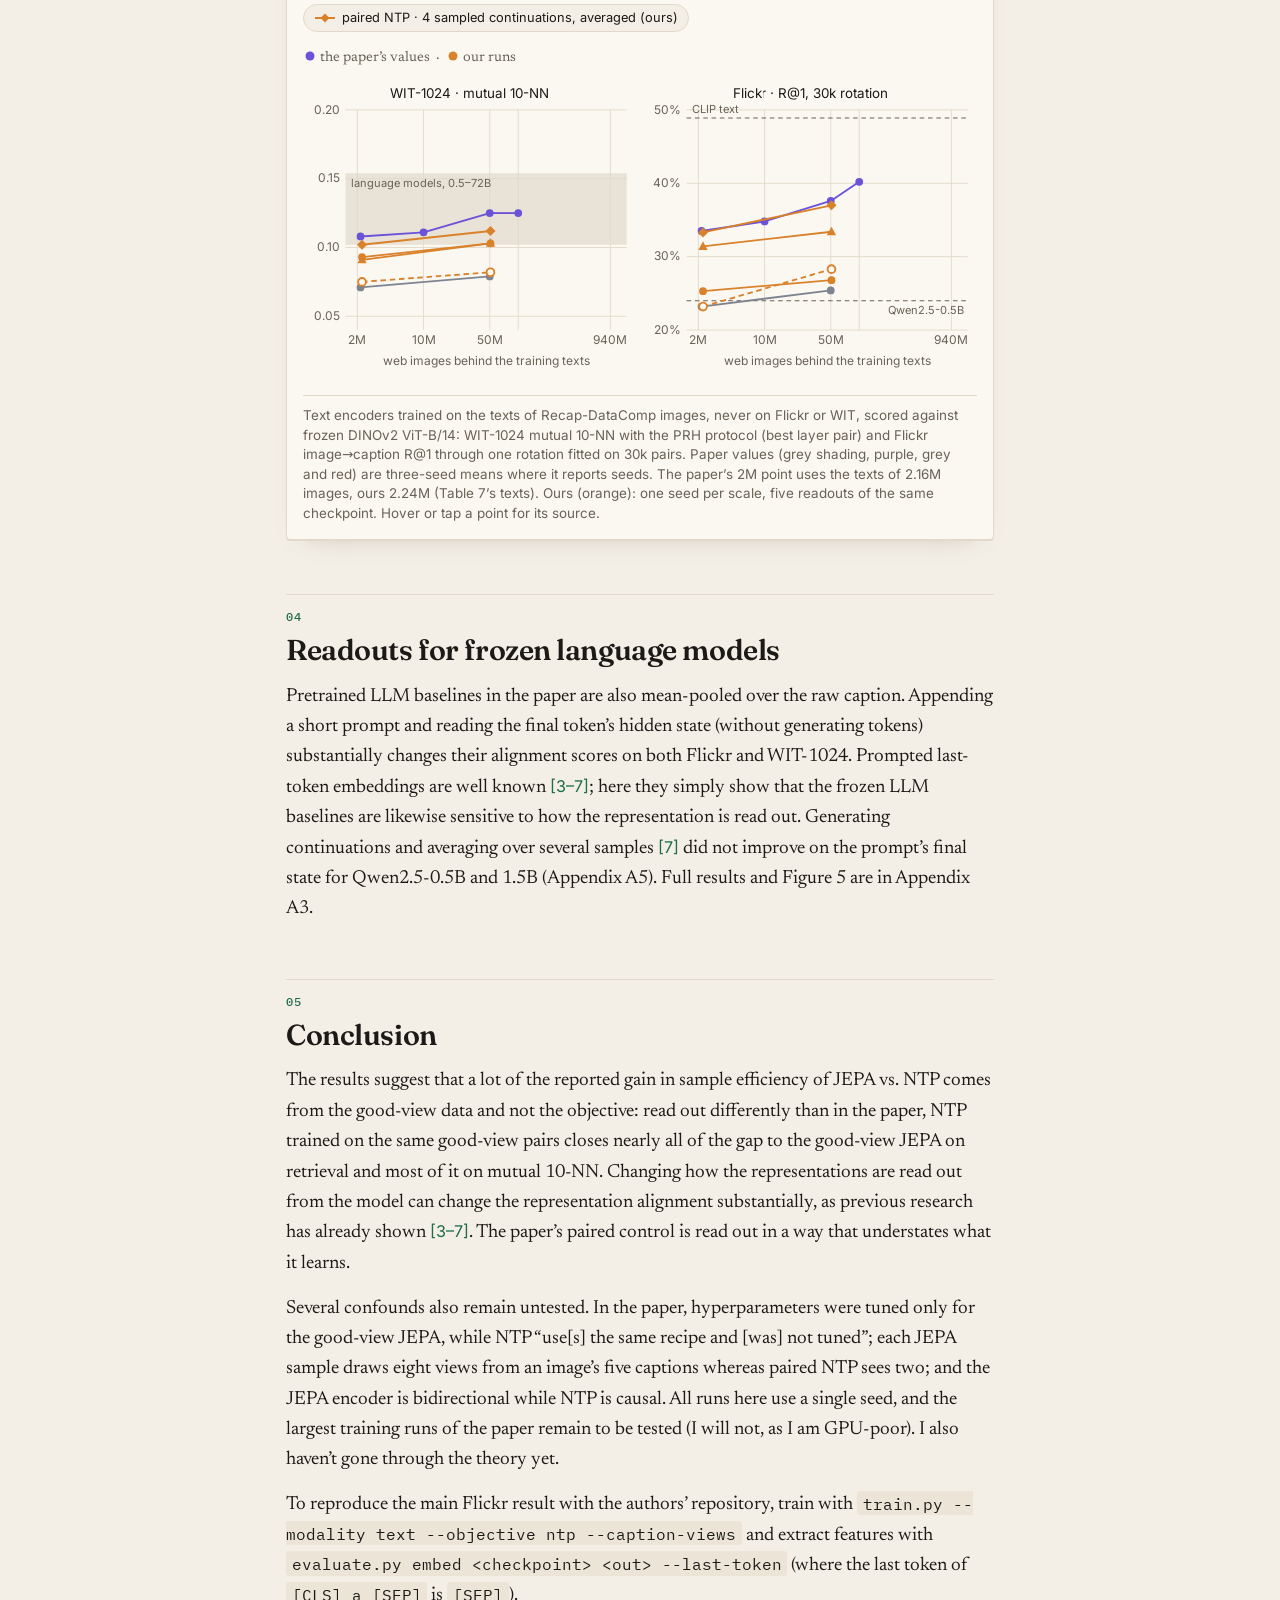
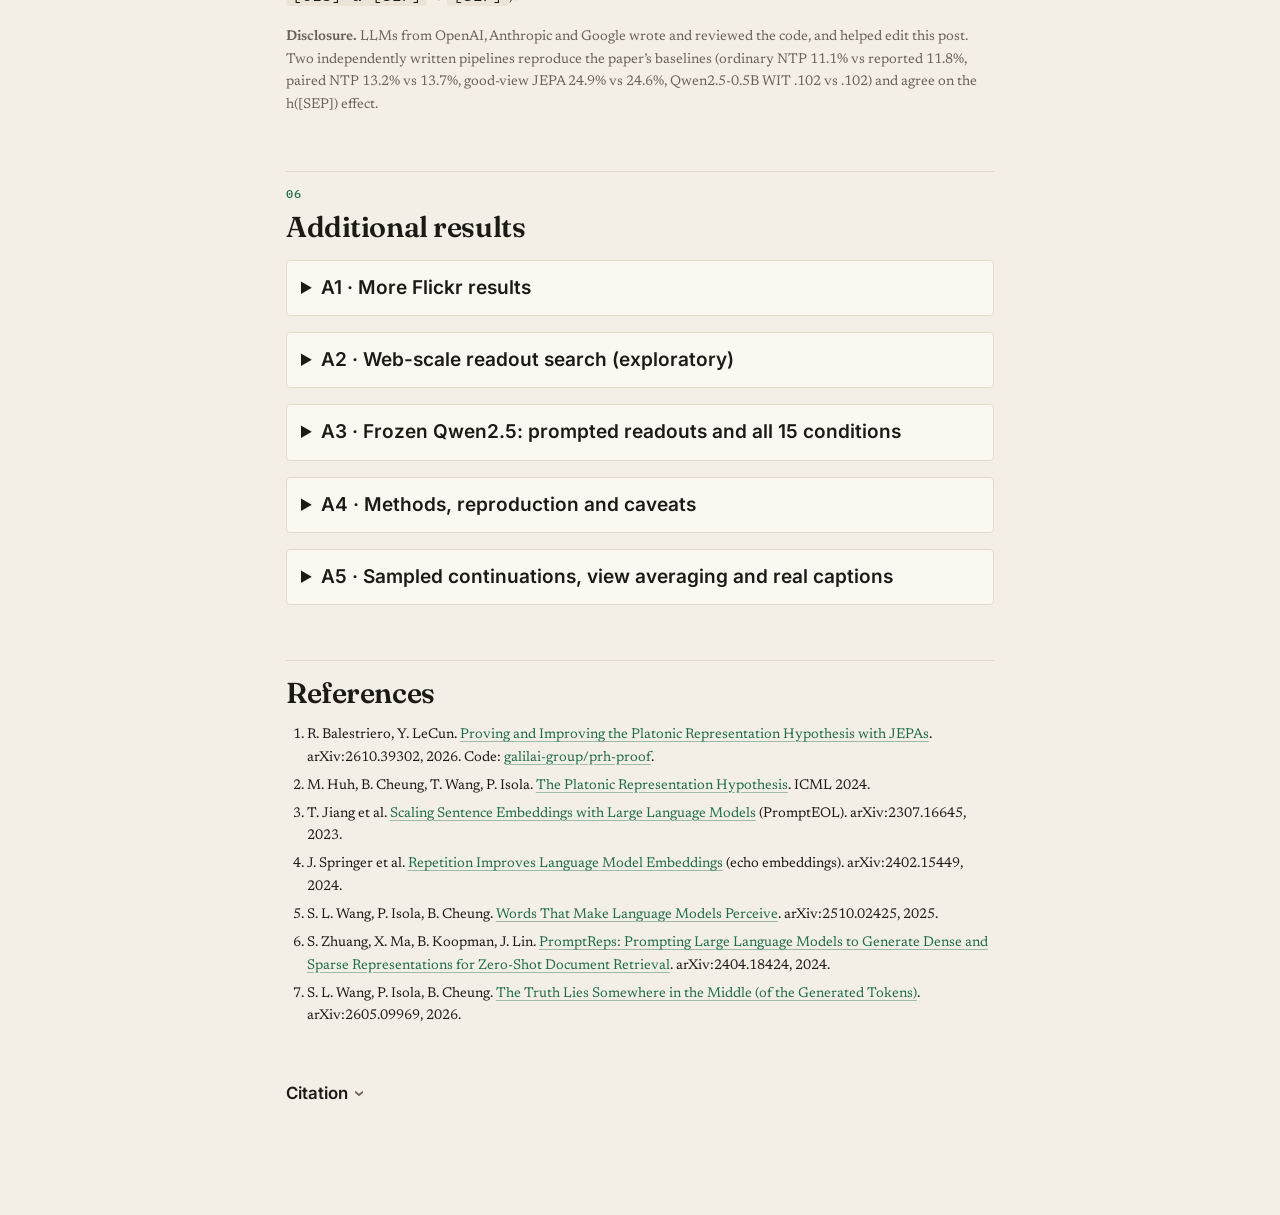
==== commit 1b2f2d10: "Self-host the web fonts instead of loading them from Google Fonts Visitors' browsers no longer conta" ====
--- a/good-views.html
+++ b/good-views.html
@@ -8,9 +8,9 @@
   <link rel="icon" type="image/png" sizes="32x32" href="tb-icon-32.png?v=2">
   <link rel="apple-touch-icon" sizes="180x180" href="tb-apple-touch-icon.png?v=2">
   <link rel="icon" type="image/svg+xml" href="tb-icon.svg?v=2">
-  <link rel="preconnect" href="https://fonts.googleapis.com">
-  <link rel="preconnect" href="https://fonts.gstatic.com" crossorigin>
-  <link rel="stylesheet" href="https://fonts.googleapis.com/css2?family=Fraunces:ital,opsz,wght@0,9..144,400..700;1,9..144,400..700&family=Newsreader:ital,opsz,wght@0,6..72,400..600;1,6..72,400..600&family=IBM+Plex+Mono:wght@400;500&family=Inter:wght@400..650&display=swap">
+  <link rel="preload" href="fonts/newsreader-normal-400-600-latin.woff2" as="font" type="font/woff2" crossorigin>
+  <link rel="preload" href="fonts/fraunces-normal-400-700-latin.woff2" as="font" type="font/woff2" crossorigin>
+  <link rel="stylesheet" href="fonts/fonts.css">
   <script>try { var t = localStorage.getItem('blog-theme'); if (t === 'light' || t === 'dark') document.documentElement.dataset.theme = t; } catch (_) {}</script>
   <meta name="description"
     content="Read at the token its objective supervises, the paired next-token baseline of 'Proving and Improving the Platonic Representation Hypothesis with JEPAs' matches good-view JEPA on retrieval.">
--- a/fonts/fonts.css
+++ b/fonts/fonts.css
@@ -0,0 +1,136 @@
+/* Self-hosted copies of Google Fonts (SIL Open Font License): Fraunces, Newsreader, IBM Plex Mono, Inter. */
+/* Fraunces italic latin-ext */
+@font-face {
+  font-family: 'Fraunces';
+  font-style: italic;
+  font-weight: 400 700;
+  font-display: swap;
+  src: url(fraunces-italic-400-700-latin-ext.woff2) format('woff2');
+  unicode-range: U+0100-02BA, U+02BD-02C5, U+02C7-02CC, U+02CE-02D7, U+02DD-02FF, U+0304, U+0308, U+0329, U+1D00-1DBF, U+1E00-1E9F, U+1EF2-1EFF, U+2020, U+20A0-20AB, U+20AD-20C4, U+2113, U+2C60-2C7F, U+A720-A7FF;
+}
+/* Fraunces italic latin */
+@font-face {
+  font-family: 'Fraunces';
+  font-style: italic;
+  font-weight: 400 700;
+  font-display: swap;
+  src: url(fraunces-italic-400-700-latin.woff2) format('woff2');
+  unicode-range: U+0000-00FF, U+0131, U+0152-0153, U+02BB-02BC, U+02C6, U+02DA, U+02DC, U+0304, U+0308, U+0329, U+2000-206F, U+20AC, U+2122, U+2191, U+2193, U+2212, U+2215, U+FEFF, U+FFFD;
+}
+/* Fraunces normal latin-ext */
+@font-face {
+  font-family: 'Fraunces';
+  font-style: normal;
+  font-weight: 400 700;
+  font-display: swap;
+  src: url(fraunces-normal-400-700-latin-ext.woff2) format('woff2');
+  unicode-range: U+0100-02BA, U+02BD-02C5, U+02C7-02CC, U+02CE-02D7, U+02DD-02FF, U+0304, U+0308, U+0329, U+1D00-1DBF, U+1E00-1E9F, U+1EF2-1EFF, U+2020, U+20A0-20AB, U+20AD-20C4, U+2113, U+2C60-2C7F, U+A720-A7FF;
+}
+/* Fraunces normal latin */
+@font-face {
+  font-family: 'Fraunces';
+  font-style: normal;
+  font-weight: 400 700;
+  font-display: swap;
+  src: url(fraunces-normal-400-700-latin.woff2) format('woff2');
+  unicode-range: U+0000-00FF, U+0131, U+0152-0153, U+02BB-02BC, U+02C6, U+02DA, U+02DC, U+0304, U+0308, U+0329, U+2000-206F, U+20AC, U+2122, U+2191, U+2193, U+2212, U+2215, U+FEFF, U+FFFD;
+}
+/* IBM Plex Mono normal latin-ext */
+@font-face {
+  font-family: 'IBM Plex Mono';
+  font-style: normal;
+  font-weight: 400;
+  font-display: swap;
+  src: url(ibm-plex-mono-normal-400-latin-ext.woff2) format('woff2');
+  unicode-range: U+0100-02BA, U+02BD-02C5, U+02C7-02CC, U+02CE-02D7, U+02DD-02FF, U+0304, U+0308, U+0329, U+1D00-1DBF, U+1E00-1E9F, U+1EF2-1EFF, U+2020, U+20A0-20AB, U+20AD-20C4, U+2113, U+2C60-2C7F, U+A720-A7FF;
+}
+/* IBM Plex Mono normal latin */
+@font-face {
+  font-family: 'IBM Plex Mono';
+  font-style: normal;
+  font-weight: 400;
+  font-display: swap;
+  src: url(ibm-plex-mono-normal-400-latin.woff2) format('woff2');
+  unicode-range: U+0000-00FF, U+0131, U+0152-0153, U+02BB-02BC, U+02C6, U+02DA, U+02DC, U+0304, U+0308, U+0329, U+2000-206F, U+20AC, U+2122, U+2191, U+2193, U+2212, U+2215, U+FEFF, U+FFFD;
+}
+/* IBM Plex Mono normal latin-ext */
+@font-face {
+  font-family: 'IBM Plex Mono';
+  font-style: normal;
+  font-weight: 500;
+  font-display: swap;
+  src: url(ibm-plex-mono-normal-500-latin-ext.woff2) format('woff2');
+  unicode-range: U+0100-02BA, U+02BD-02C5, U+02C7-02CC, U+02CE-02D7, U+02DD-02FF, U+0304, U+0308, U+0329, U+1D00-1DBF, U+1E00-1E9F, U+1EF2-1EFF, U+2020, U+20A0-20AB, U+20AD-20C4, U+2113, U+2C60-2C7F, U+A720-A7FF;
+}
+/* IBM Plex Mono normal latin */
+@font-face {
+  font-family: 'IBM Plex Mono';
+  font-style: normal;
+  font-weight: 500;
+  font-display: swap;
+  src: url(ibm-plex-mono-normal-500-latin.woff2) format('woff2');
+  unicode-range: U+0000-00FF, U+0131, U+0152-0153, U+02BB-02BC, U+02C6, U+02DA, U+02DC, U+0304, U+0308, U+0329, U+2000-206F, U+20AC, U+2122, U+2191, U+2193, U+2212, U+2215, U+FEFF, U+FFFD;
+}
+/* Inter normal greek */
+@font-face {
+  font-family: 'Inter';
+  font-style: normal;
+  font-weight: 400 650;
+  font-display: swap;
+  src: url(inter-normal-400-650-greek.woff2) format('woff2');
+  unicode-range: U+0370-0377, U+037A-037F, U+0384-038A, U+038C, U+038E-03A1, U+03A3-03FF;
+}
+/* Inter normal latin-ext */
+@font-face {
+  font-family: 'Inter';
+  font-style: normal;
+  font-weight: 400 650;
+  font-display: swap;
+  src: url(inter-normal-400-650-latin-ext.woff2) format('woff2');
+  unicode-range: U+0100-02BA, U+02BD-02C5, U+02C7-02CC, U+02CE-02D7, U+02DD-02FF, U+0304, U+0308, U+0329, U+1D00-1DBF, U+1E00-1E9F, U+1EF2-1EFF, U+2020, U+20A0-20AB, U+20AD-20C4, U+2113, U+2C60-2C7F, U+A720-A7FF;
+}
+/* Inter normal latin */
+@font-face {
+  font-family: 'Inter';
+  font-style: normal;
+  font-weight: 400 650;
+  font-display: swap;
+  src: url(inter-normal-400-650-latin.woff2) format('woff2');
+  unicode-range: U+0000-00FF, U+0131, U+0152-0153, U+02BB-02BC, U+02C6, U+02DA, U+02DC, U+0304, U+0308, U+0329, U+2000-206F, U+20AC, U+2122, U+2191, U+2193, U+2212, U+2215, U+FEFF, U+FFFD;
+}
+/* Newsreader italic latin-ext */
+@font-face {
+  font-family: 'Newsreader';
+  font-style: italic;
+  font-weight: 400 600;
+  font-display: swap;
+  src: url(newsreader-italic-400-600-latin-ext.woff2) format('woff2');
+  unicode-range: U+0100-02BA, U+02BD-02C5, U+02C7-02CC, U+02CE-02D7, U+02DD-02FF, U+0304, U+0308, U+0329, U+1D00-1DBF, U+1E00-1E9F, U+1EF2-1EFF, U+2020, U+20A0-20AB, U+20AD-20C4, U+2113, U+2C60-2C7F, U+A720-A7FF;
+}
+/* Newsreader italic latin */
+@font-face {
+  font-family: 'Newsreader';
+  font-style: italic;
+  font-weight: 400 600;
+  font-display: swap;
+  src: url(newsreader-italic-400-600-latin.woff2) format('woff2');
+  unicode-range: U+0000-00FF, U+0131, U+0152-0153, U+02BB-02BC, U+02C6, U+02DA, U+02DC, U+0304, U+0308, U+0329, U+2000-206F, U+20AC, U+2122, U+2191, U+2193, U+2212, U+2215, U+FEFF, U+FFFD;
+}
+/* Newsreader normal latin-ext */
+@font-face {
+  font-family: 'Newsreader';
+  font-style: normal;
+  font-weight: 400 600;
+  font-display: swap;
+  src: url(newsreader-normal-400-600-latin-ext.woff2) format('woff2');
+  unicode-range: U+0100-02BA, U+02BD-02C5, U+02C7-02CC, U+02CE-02D7, U+02DD-02FF, U+0304, U+0308, U+0329, U+1D00-1DBF, U+1E00-1E9F, U+1EF2-1EFF, U+2020, U+20A0-20AB, U+20AD-20C4, U+2113, U+2C60-2C7F, U+A720-A7FF;
+}
+/* Newsreader normal latin */
+@font-face {
+  font-family: 'Newsreader';
+  font-style: normal;
+  font-weight: 400 600;
+  font-display: swap;
+  src: url(newsreader-normal-400-600-latin.woff2) format('woff2');
+  unicode-range: U+0000-00FF, U+0131, U+0152-0153, U+02BB-02BC, U+02C6, U+02DA, U+02DC, U+0304, U+0308, U+0329, U+2000-206F, U+20AC, U+2122, U+2191, U+2193, U+2212, U+2215, U+FEFF, U+FFFD;
+}
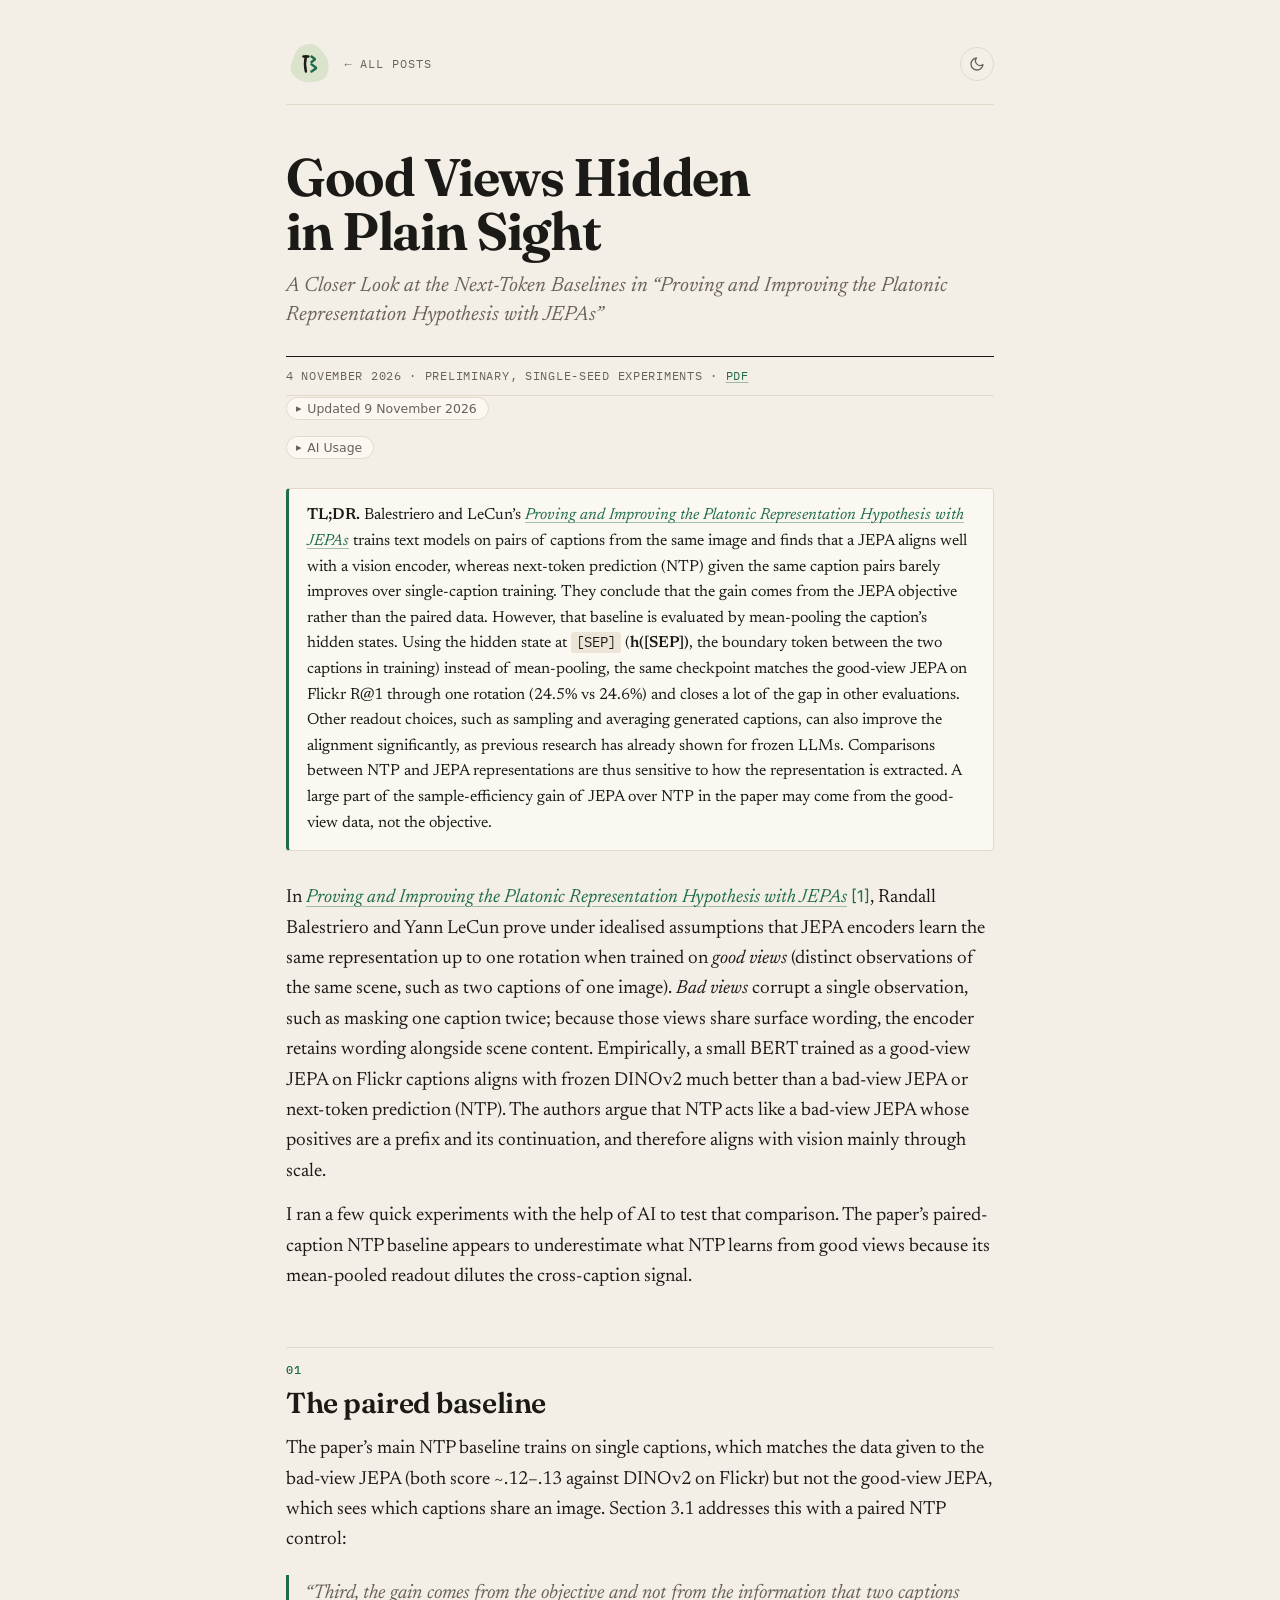
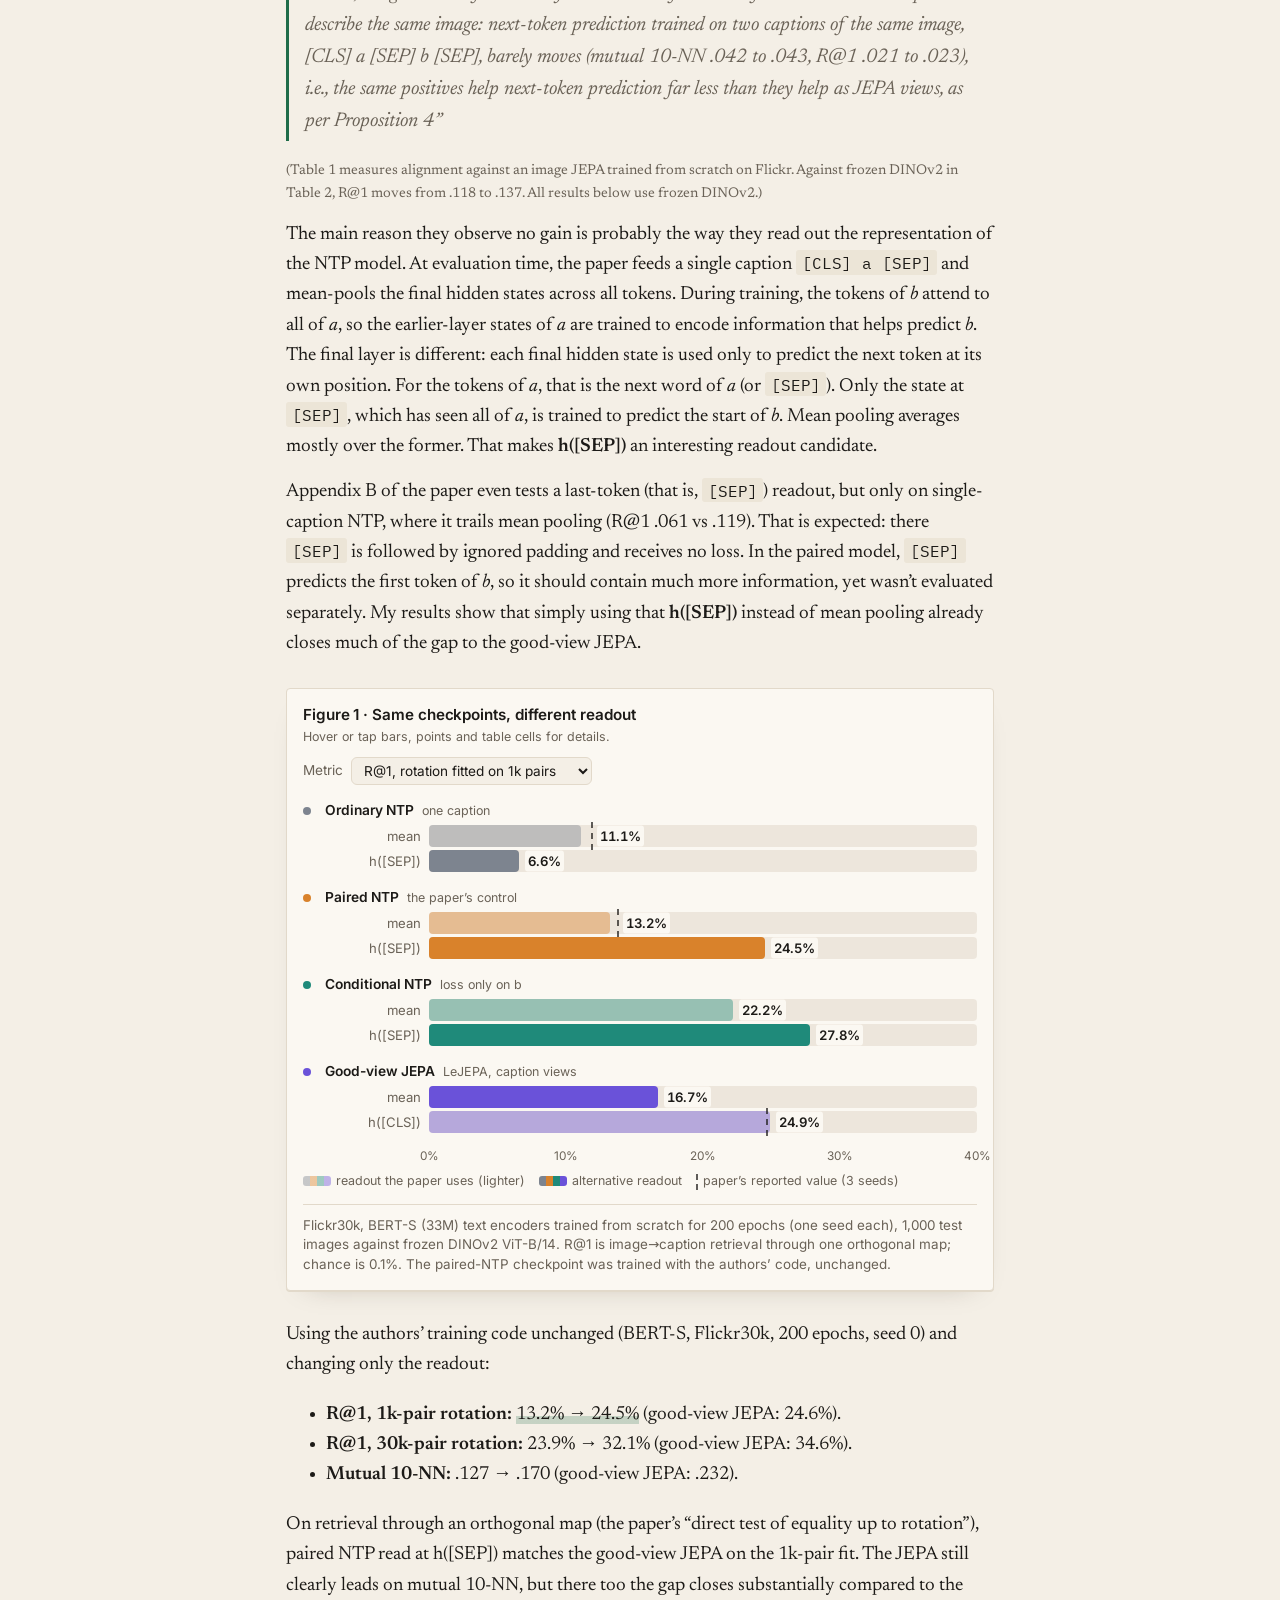
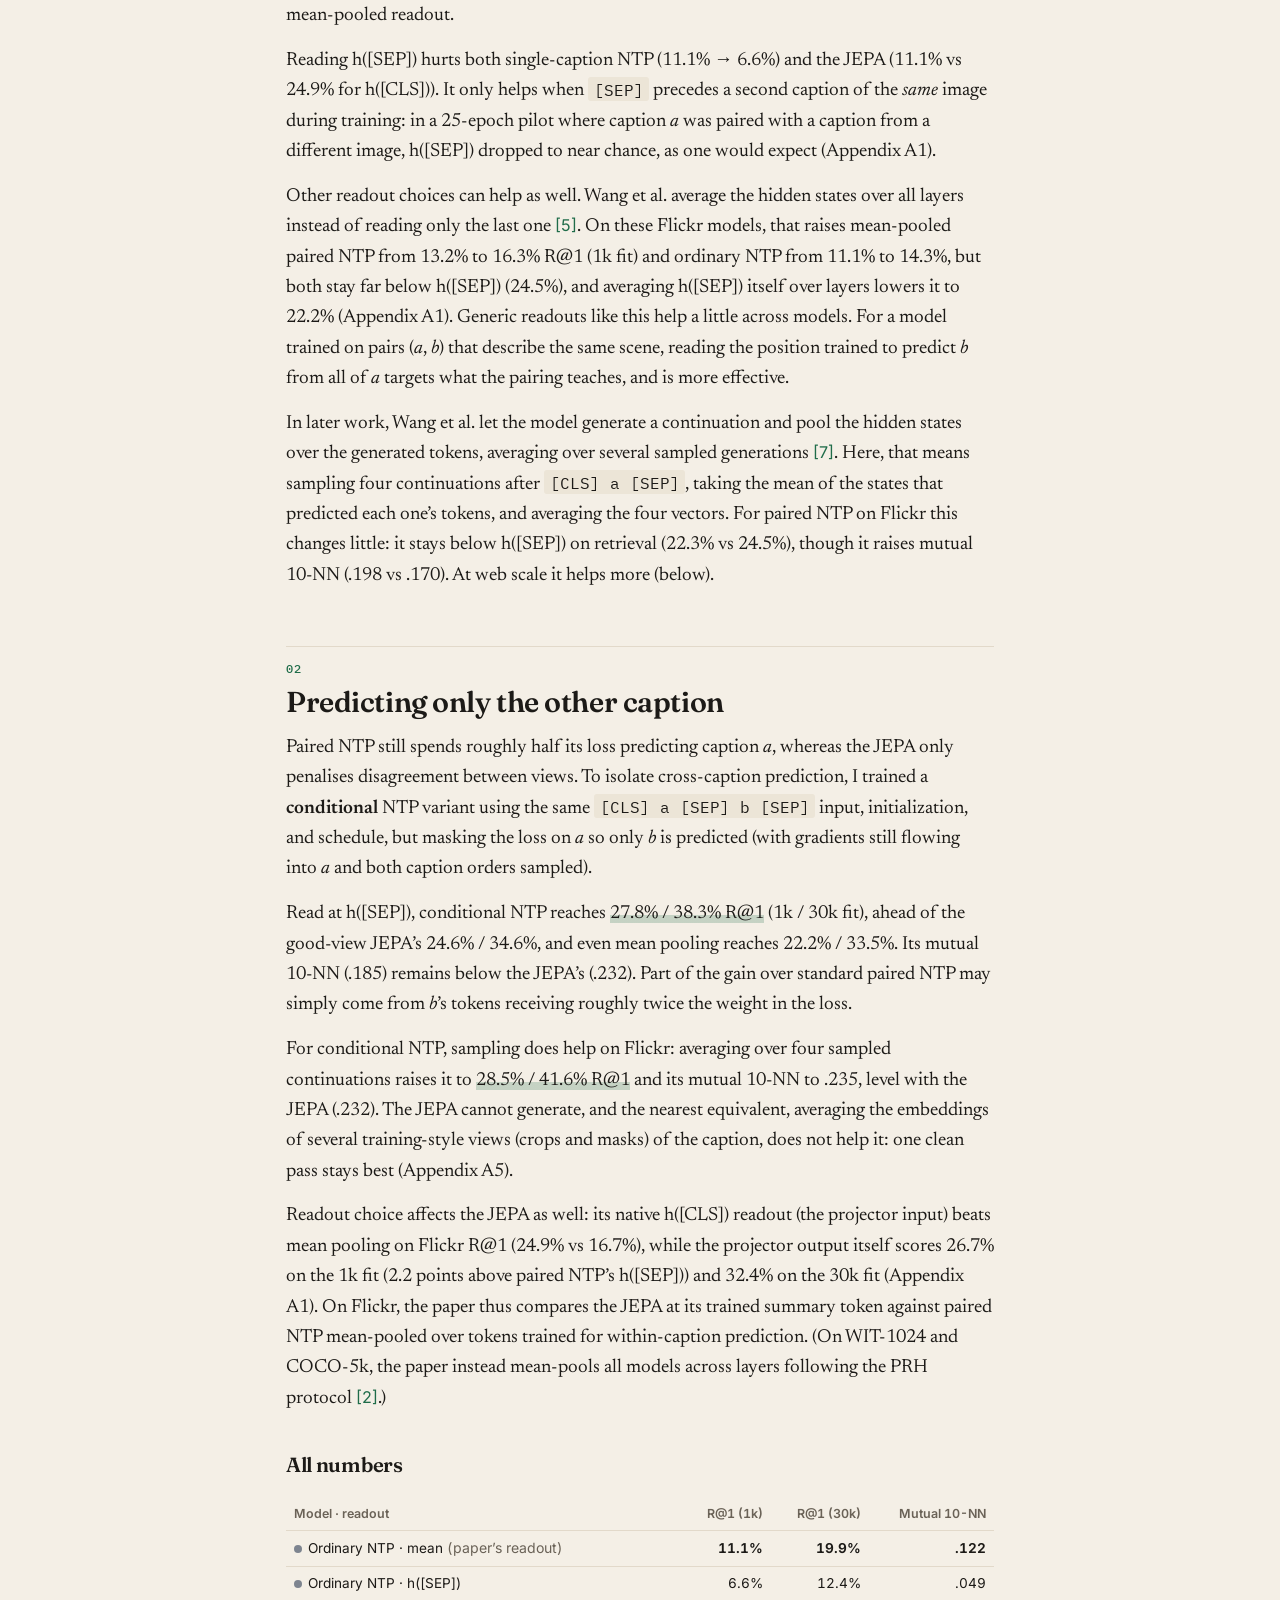
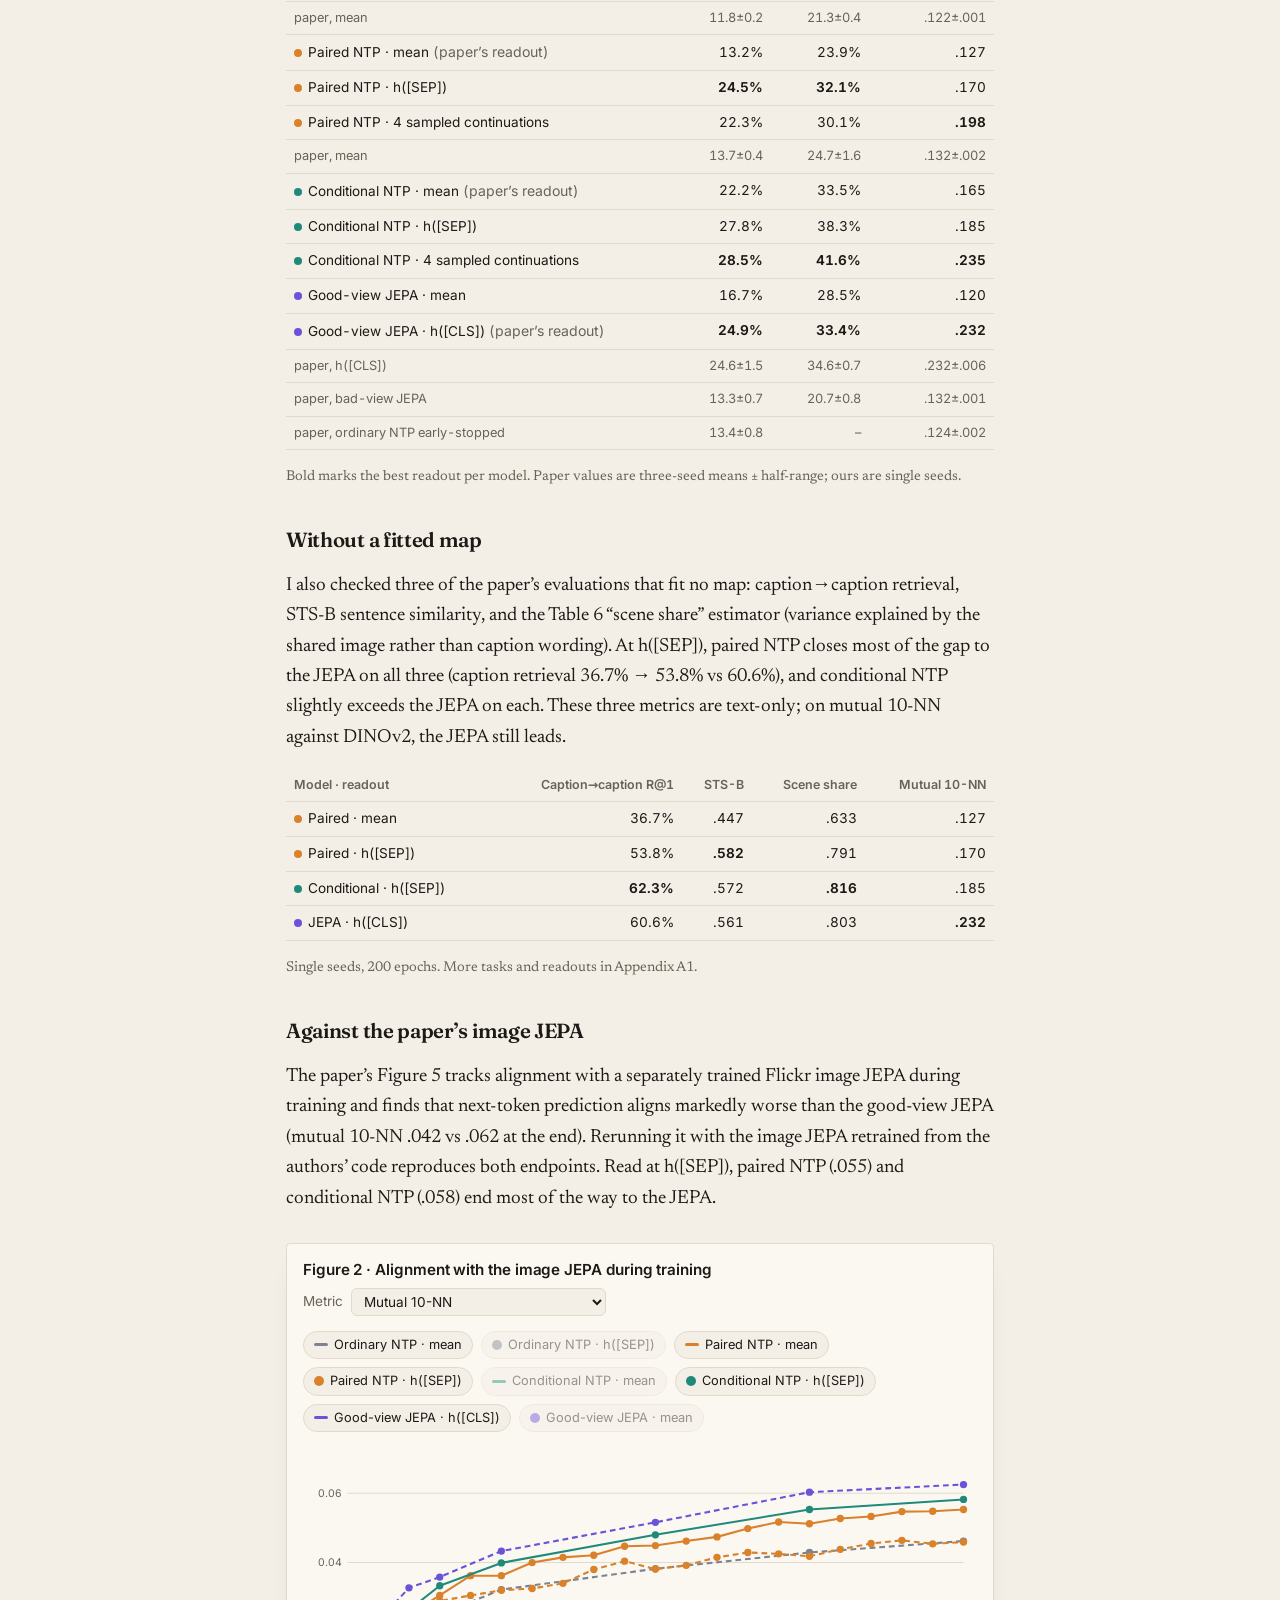
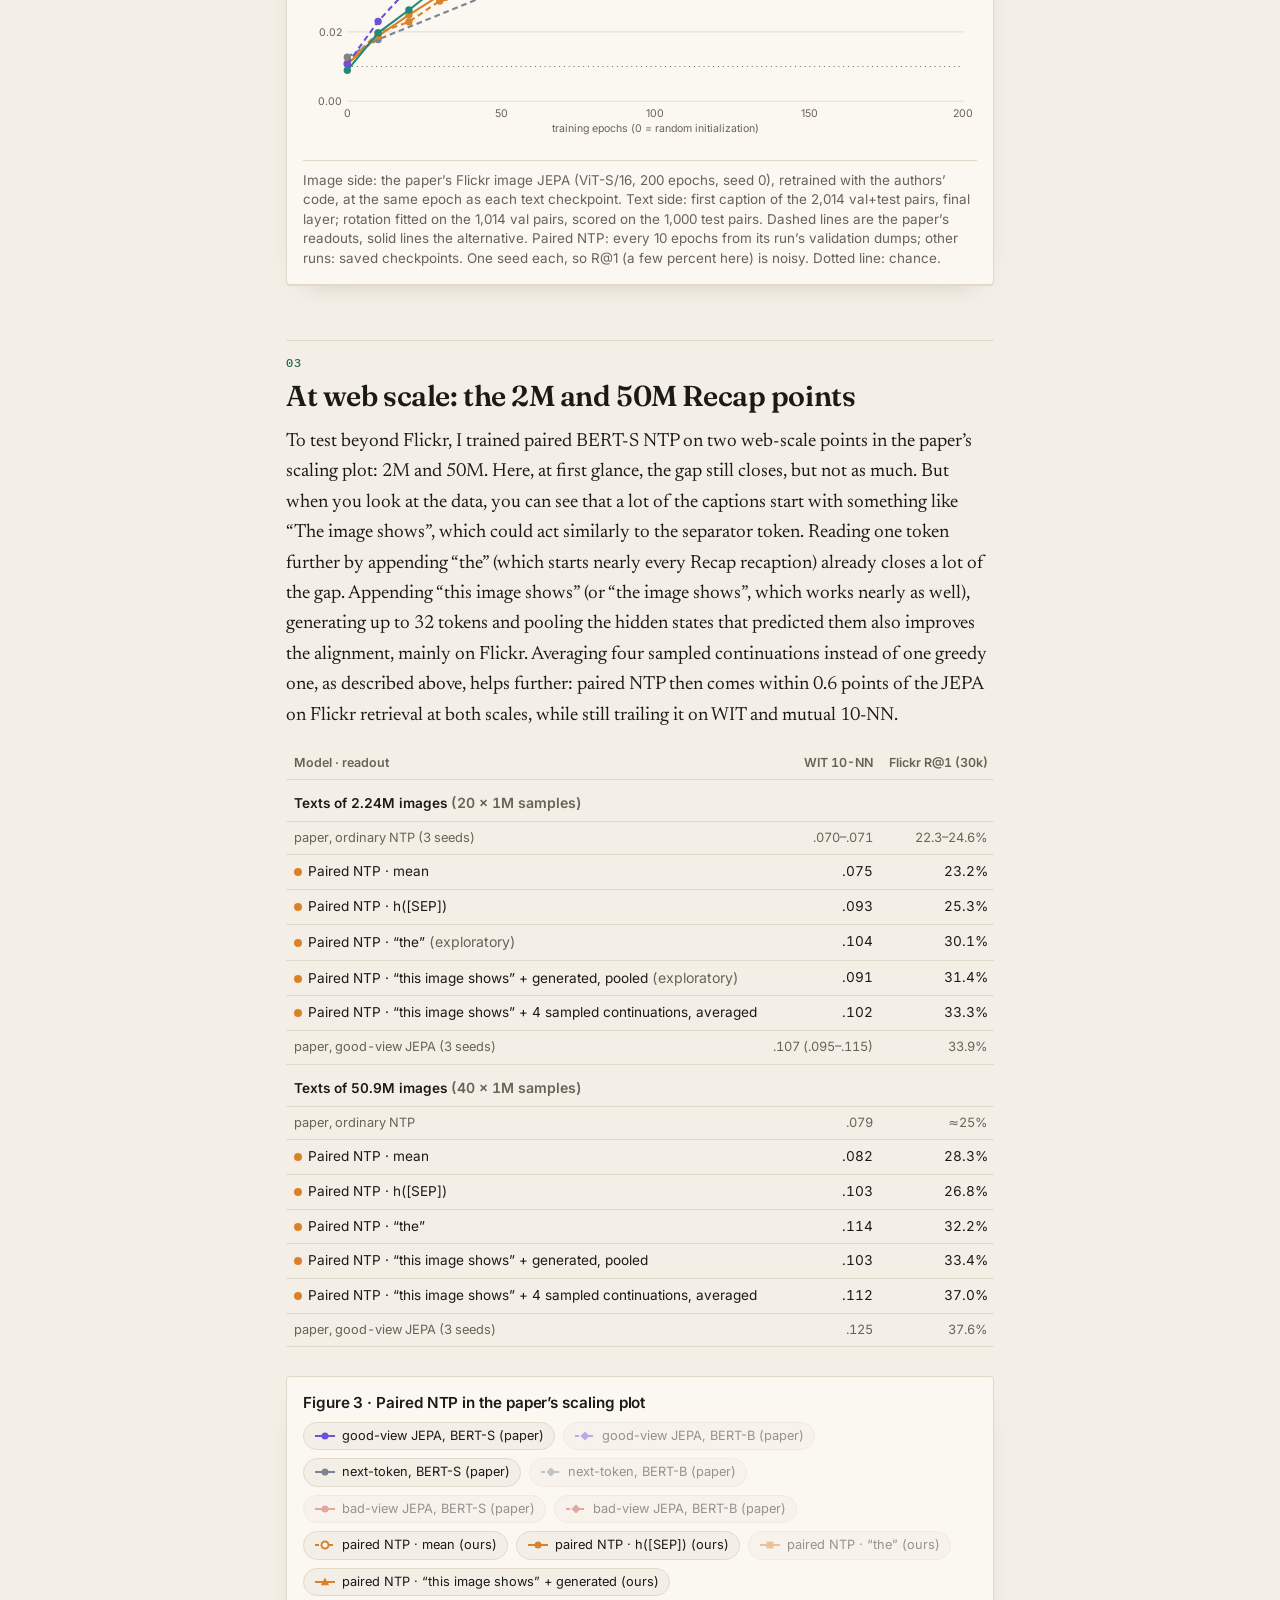
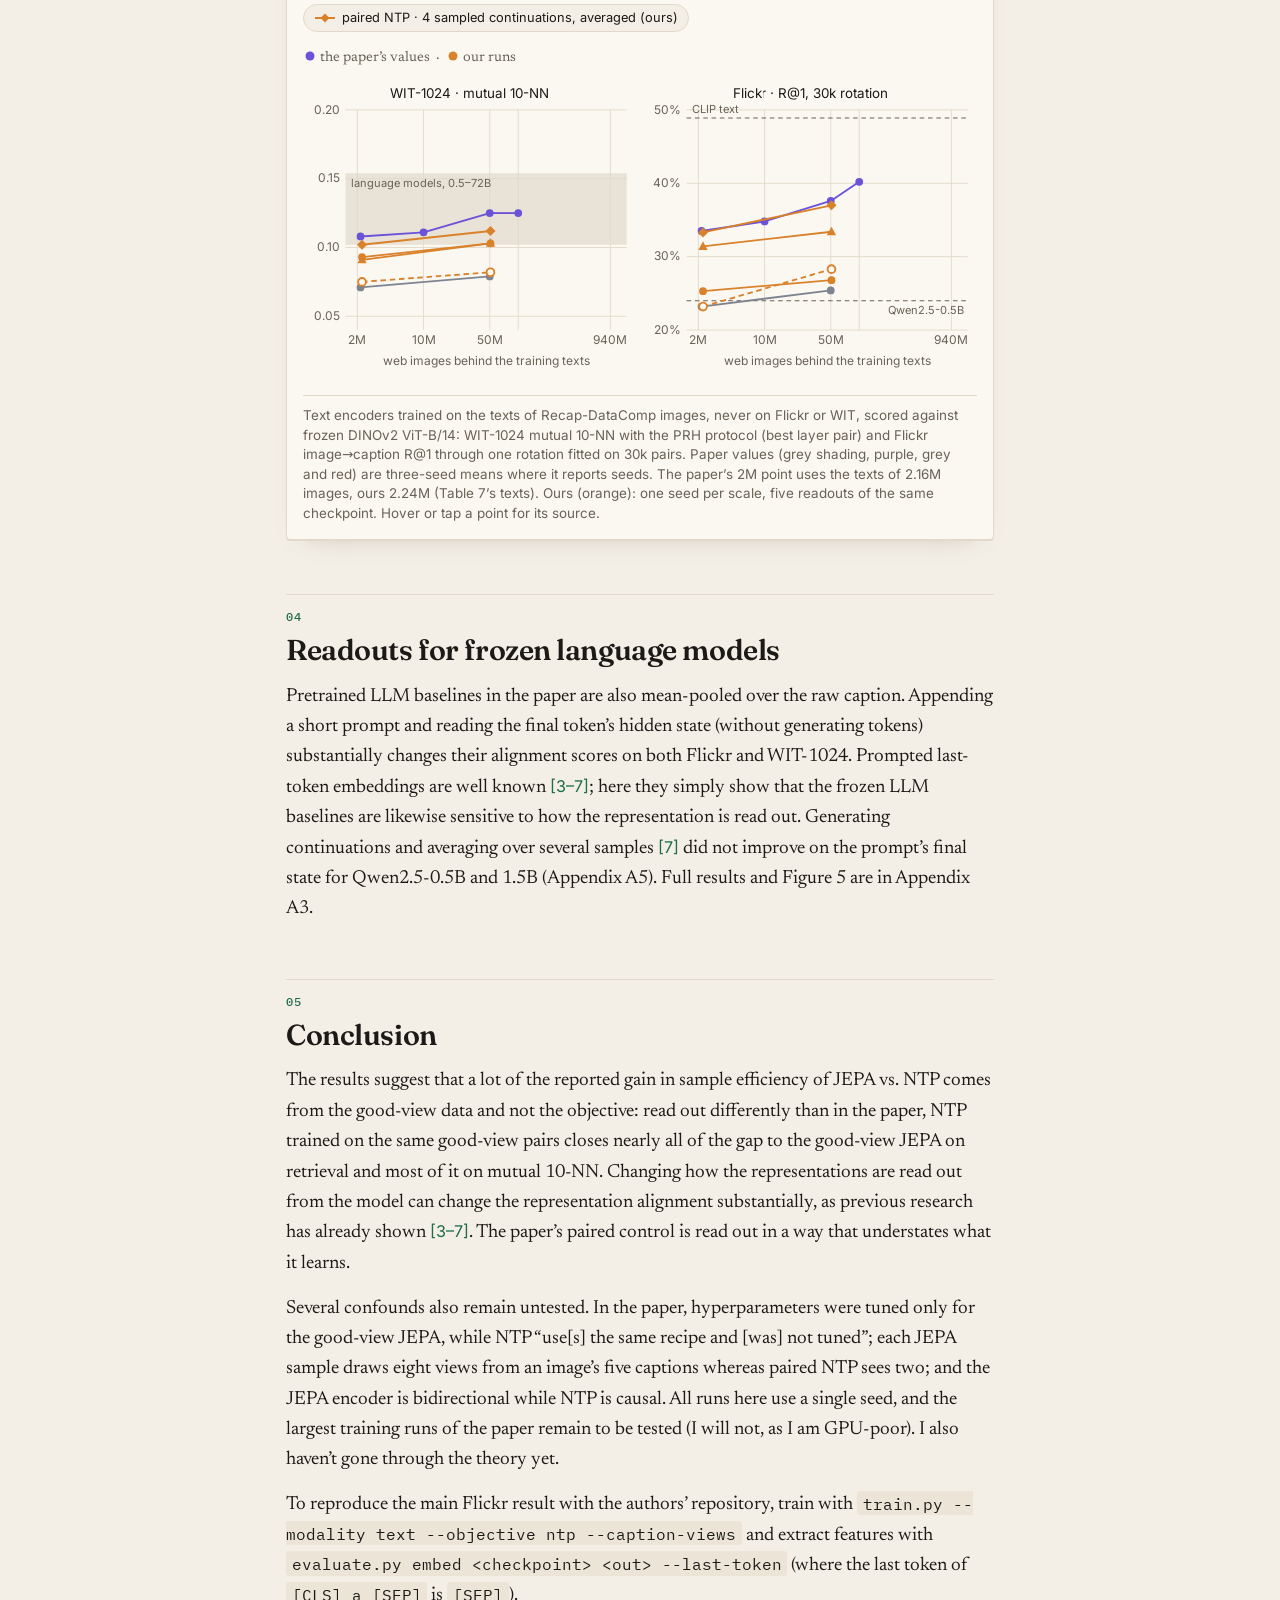
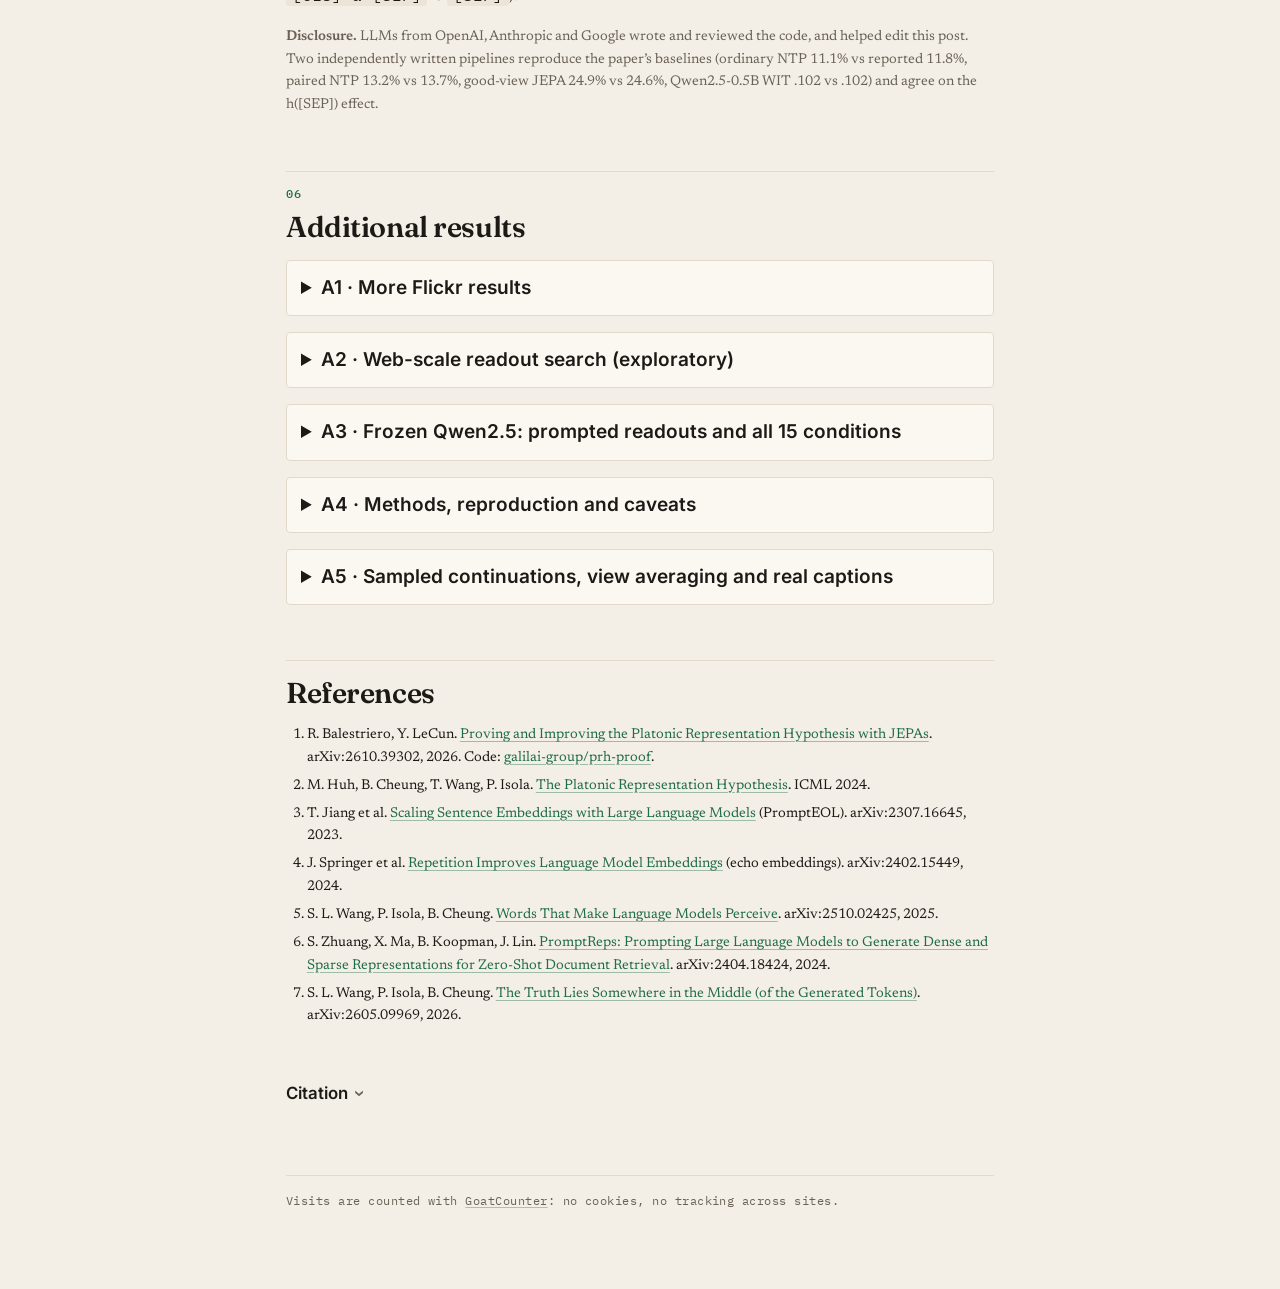
==== commit ab5f31dc: "Count visits with GoatCounter and note it in the footer GoatCounter sets no cookies; a one-line foot" ====
--- a/good-views.html
+++ b/good-views.html
@@ -899,6 +899,10 @@
       .posts h2, .posts p { grid-column: 1; grid-row: auto }
       .posts h2 { font-size: 1.5rem }
     }
+    .site-note { margin-top: 3.5rem; padding-top: 1rem; border-top: 1px solid var(--faint); color: var(--muted);
+      font: .74rem/1.5 "IBM Plex Mono", ui-monospace, SFMono-Regular, Consolas, monospace; letter-spacing: .04em }
+    .site-note a { color: var(--muted) }
+    @media print { .site-note { display: none } }
   </style>
 </head>
 
@@ -1418,6 +1422,7 @@
         </div>
       </details>
     </article>
+    <footer class="site-note">Visits are counted with <a href="https://www.goatcounter.com/help/privacy">GoatCounter</a>: no cookies, no tracking across sites.</footer>
   </main>
 
   <div class="tip" id="tip" role="tooltip"></div>
@@ -2249,6 +2254,7 @@
       sync();
     })();
   </script>
+  <script data-goatcounter="https://thomasaas.goatcounter.com/count" async src="https://gc.zgo.at/count.js"></script>
 </body>
 
 </html>
